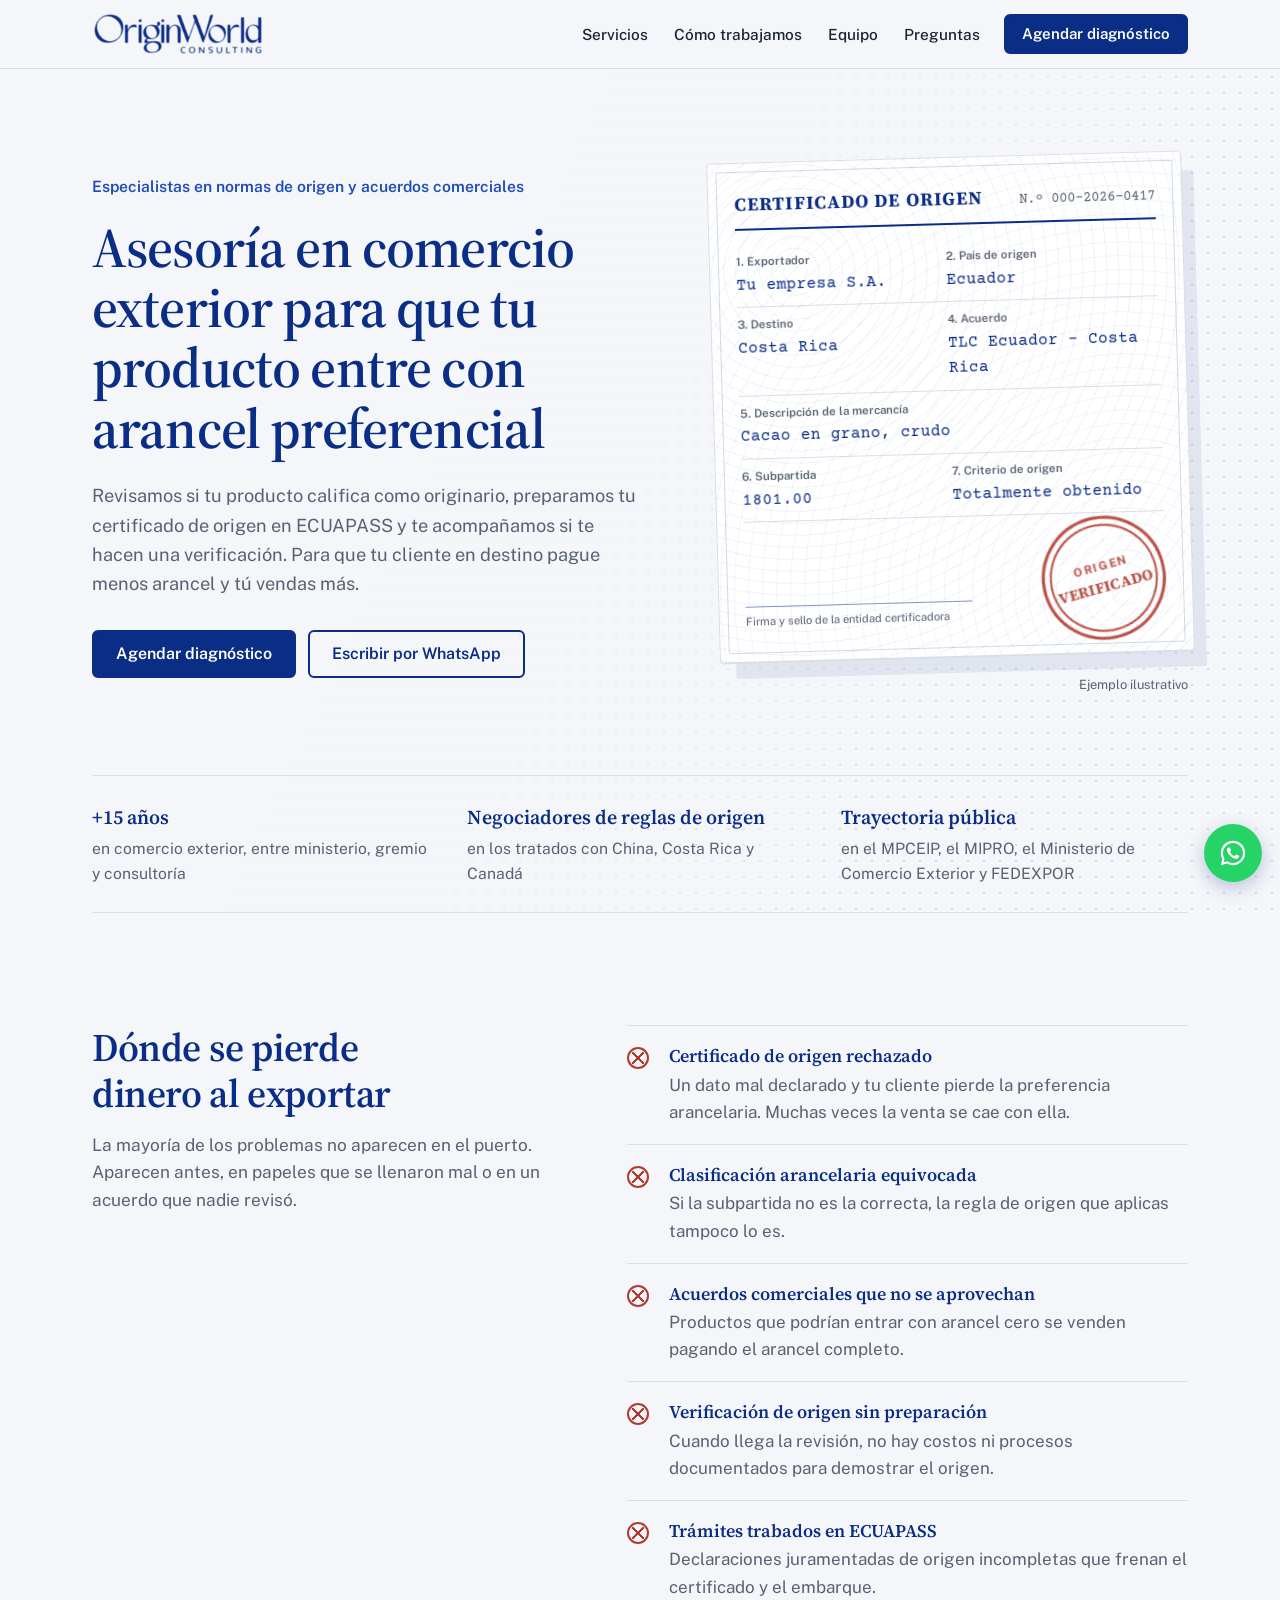
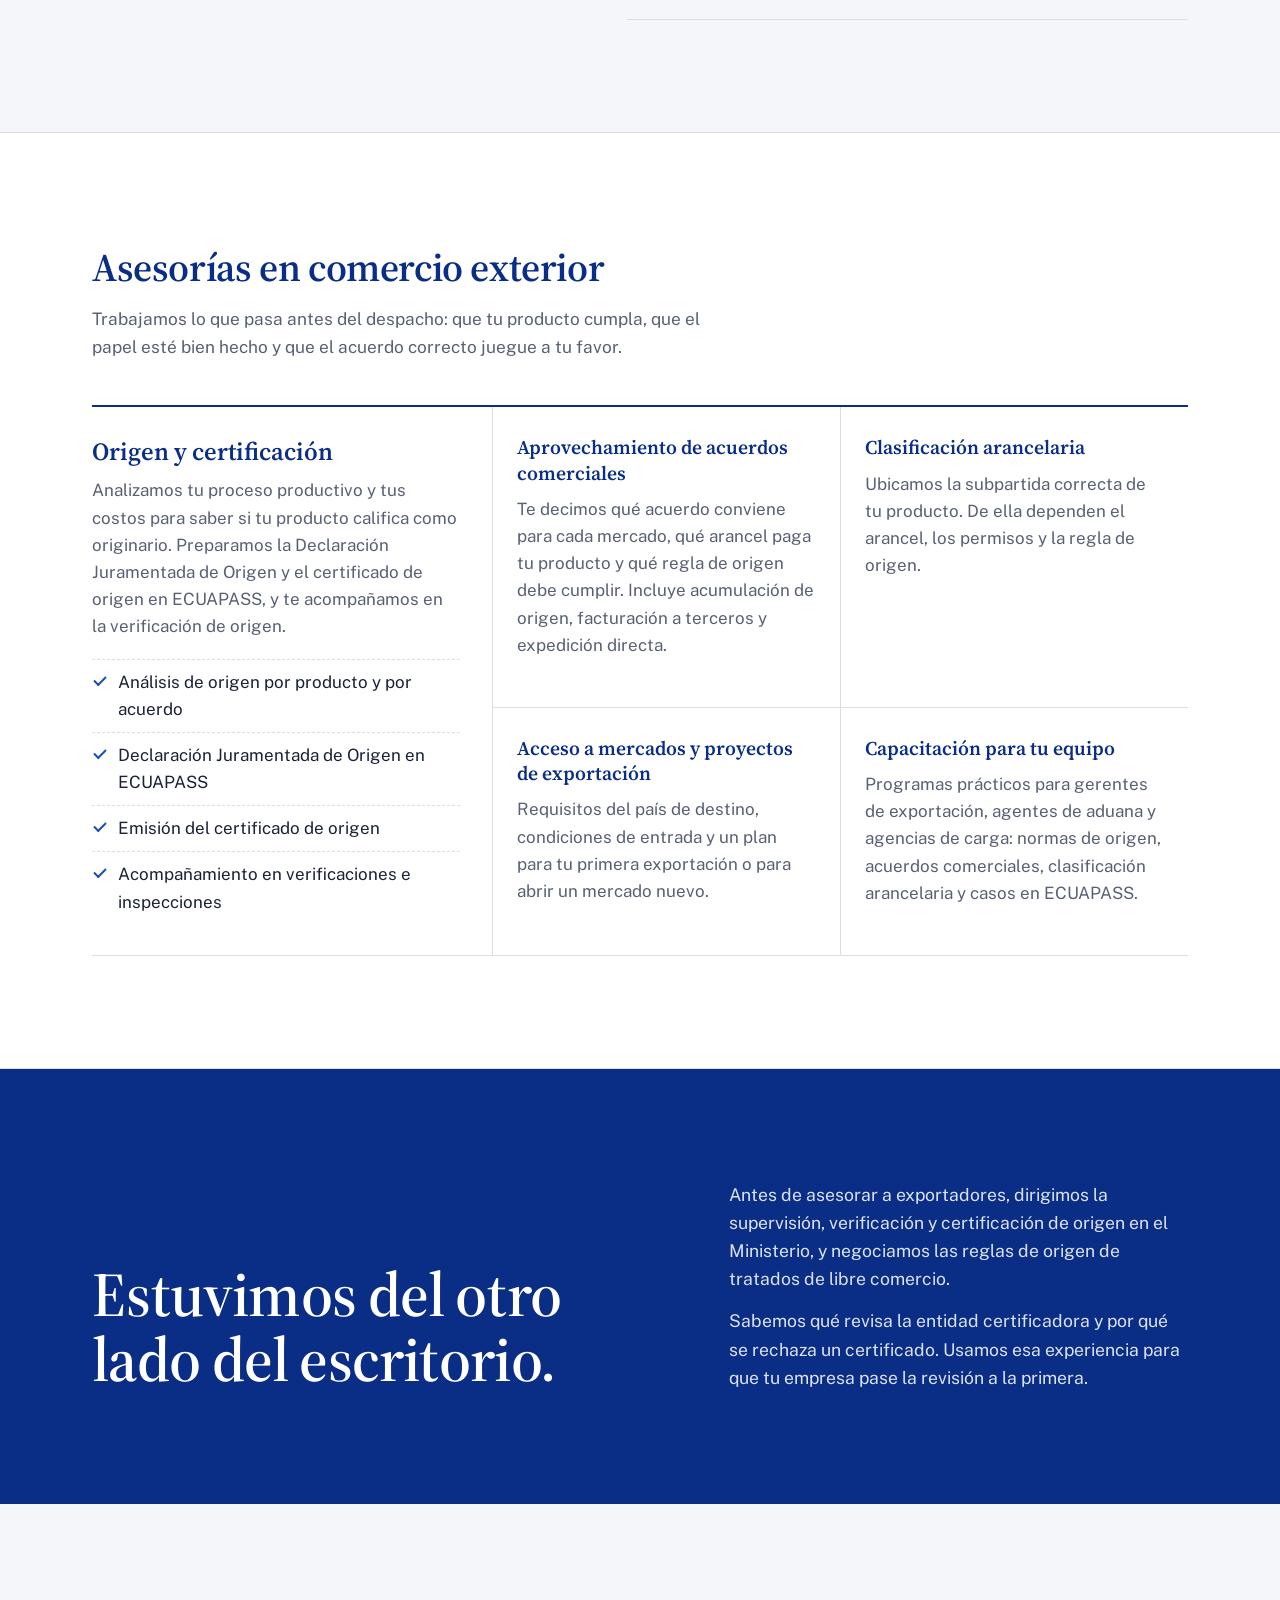
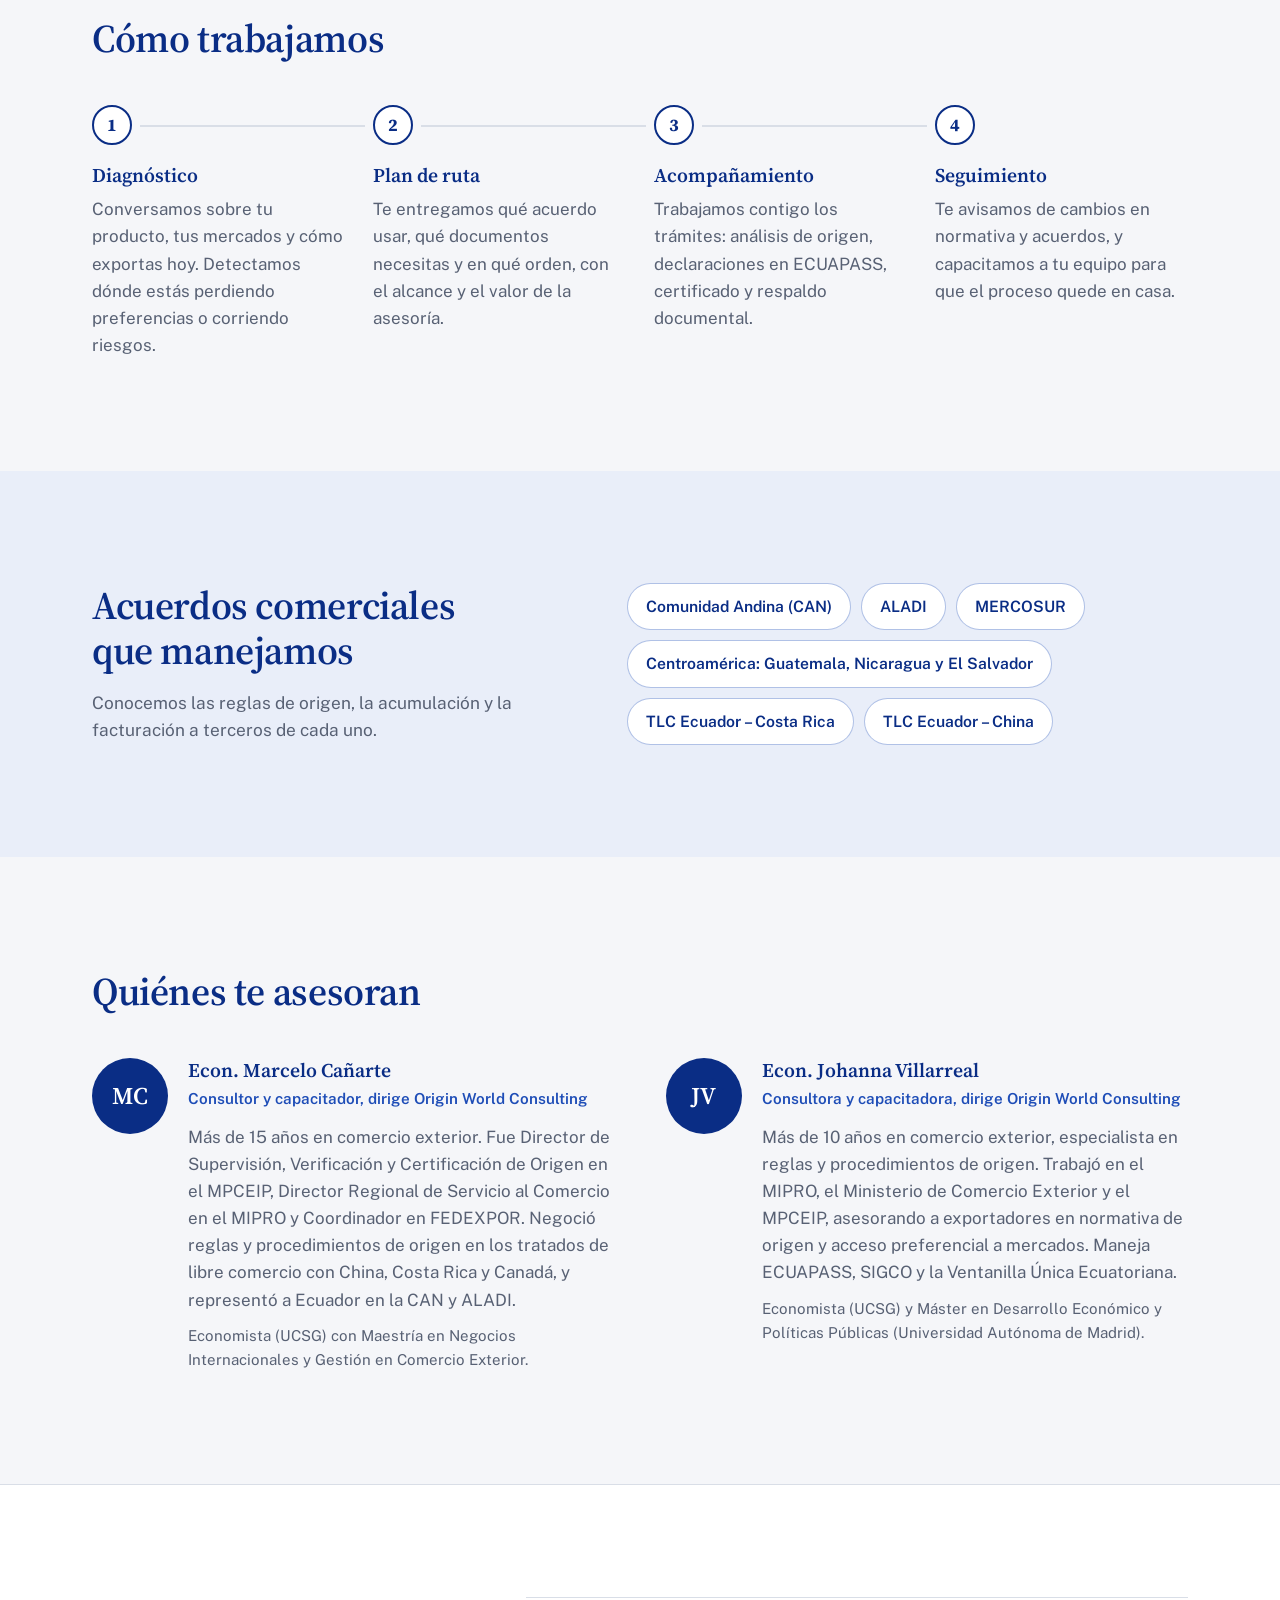
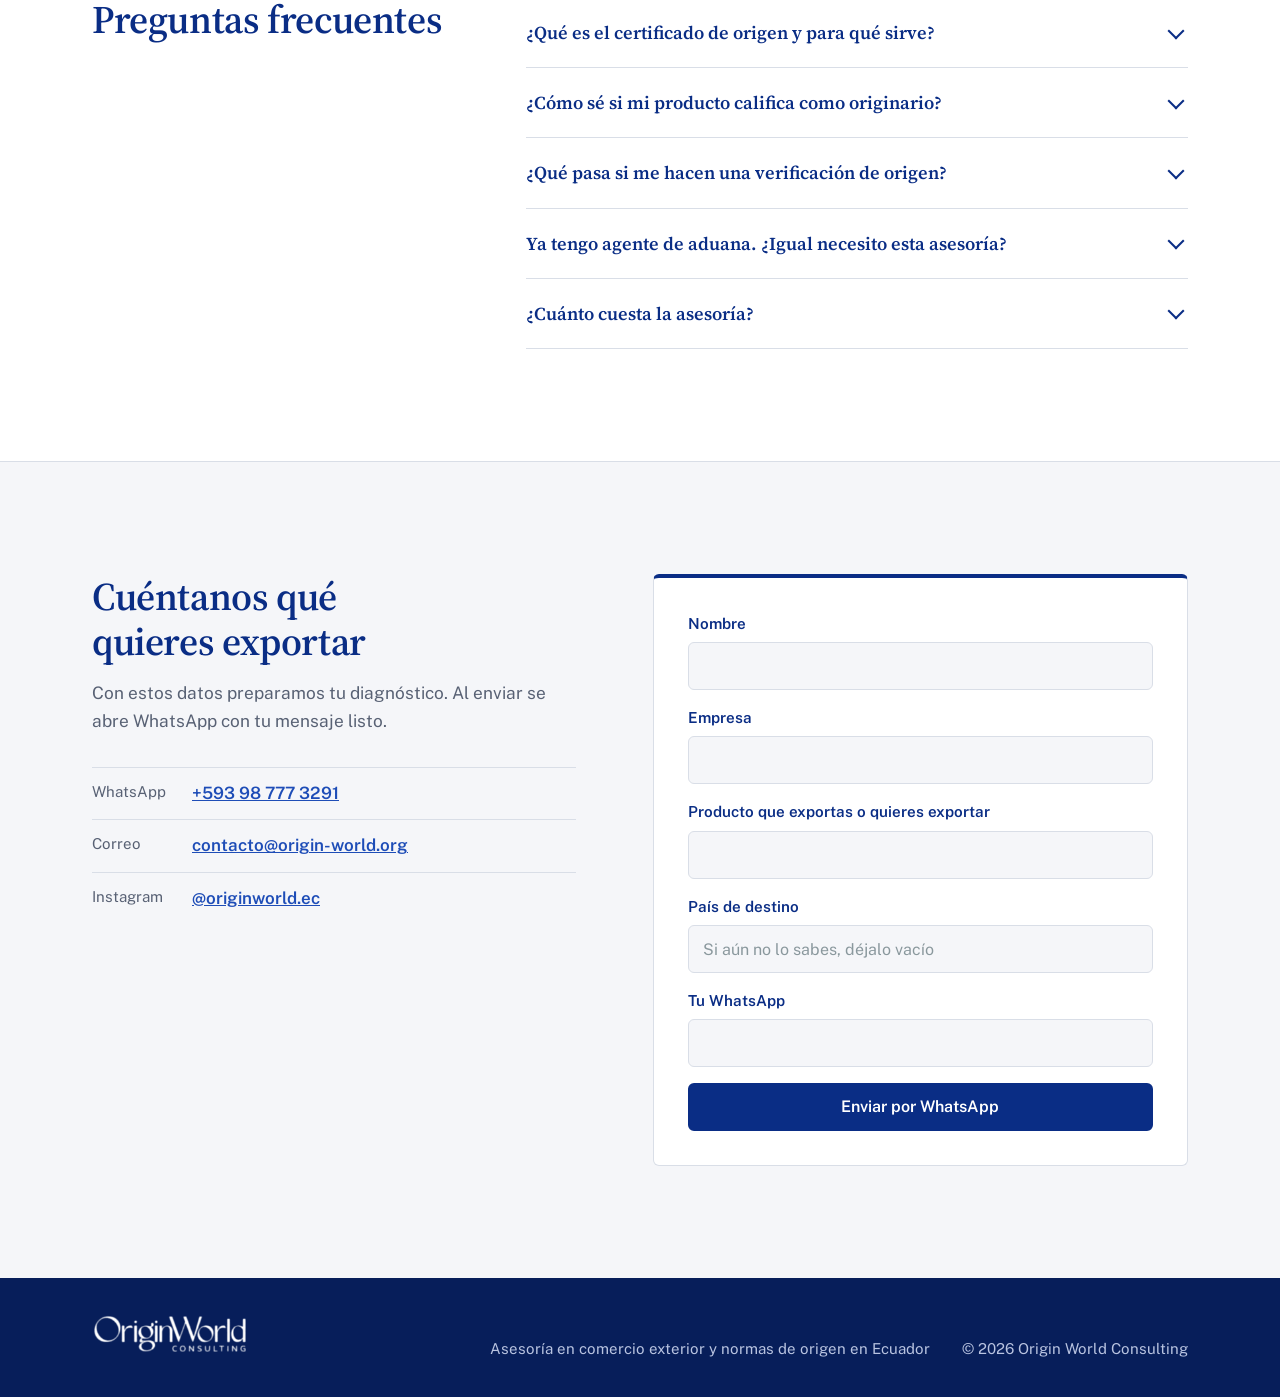
==== index.html @ 3a98cfcb "Landing de asesoría en comercio exterior (primera versión)" ====
<!doctype html>
<html lang="es-EC">
<head>
  <meta charset="utf-8">
  <meta name="viewport" content="width=device-width, initial-scale=1">
  <title>Asesoría en comercio exterior en Ecuador | Origin World Consulting</title>
  <meta name="description" content="Asesoría en comercio exterior y normas de origen en Ecuador. Revisamos si tu producto califica, preparamos tu certificado de origen en ECUAPASS y te acompañamos en la verificación de origen.">
  <!-- Borrador: se quita el noindex cuando Johanna y Marcelo validen el contenido y se conecte originworldconsulting.com.ec -->
  <meta name="robots" content="noindex, nofollow">
  <meta name="theme-color" content="#0A2D85">

  <meta property="og:type" content="website">
  <meta property="og:locale" content="es_EC">
  <meta property="og:title" content="Asesoría en comercio exterior en Ecuador | Origin World Consulting">
  <meta property="og:description" content="Especialistas en normas de origen y acuerdos comerciales. Exporta con el certificado de origen en regla.">

  <link rel="icon" href="assets/img/favicon.svg" type="image/svg+xml">

  <link rel="preconnect" href="https://fonts.googleapis.com">
  <link rel="preconnect" href="https://fonts.gstatic.com" crossorigin>
  <link rel="stylesheet" href="https://fonts.googleapis.com/css2?family=Courier+Prime&family=Public+Sans:wght@400;500;600;700&family=Source+Serif+4:opsz,wght@8..60,500;8..60,600;8..60,700&display=swap">
  <link rel="stylesheet" href="assets/css/styles.css">

  <script type="application/ld+json">
  {
    "@context": "https://schema.org",
    "@type": "ProfessionalService",
    "name": "Origin World Consulting",
    "description": "Asesoría en comercio exterior, normas de origen y acuerdos comerciales para exportadores en Ecuador.",
    "telephone": "+593987773291",
    "email": "contacto@origin-world.org",
    "areaServed": "EC",
    "address": { "@type": "PostalAddress", "addressCountry": "EC" },
    "founder": [
      { "@type": "Person", "name": "Marcelo Cañarte", "jobTitle": "Consultor en comercio exterior" },
      { "@type": "Person", "name": "Johanna Villarreal", "jobTitle": "Consultora en comercio exterior" }
    ],
    "knowsAbout": ["Certificado de origen", "Normas de origen", "Acuerdos comerciales", "Clasificación arancelaria", "ECUAPASS", "Verificación de origen", "Acceso a mercados"]
  }
  </script>
</head>
<body>
  <a class="skip" href="#contenido">Saltar al contenido</a>

  <header class="site-header">
    <div class="wrap header-row">
      <a class="brand" href="#inicio" aria-label="Origin World Consulting, ir al inicio">
        <img class="brand-logo" src="assets/img/logo-origin-world.png" alt="Origin World Consulting" width="472" height="121">
      </a>
      <nav class="nav" aria-label="Principal">
        <a href="#servicios">Servicios</a>
        <a href="#como-trabajamos">Cómo trabajamos</a>
        <a href="#equipo">Equipo</a>
        <a href="#preguntas">Preguntas</a>
      </nav>
      <a class="btn btn-small" href="#contacto">Agendar diagnóstico</a>
    </div>
  </header>

  <main id="contenido">

    <!-- HERO -->
    <section class="hero" id="inicio">
      <div class="wrap hero-grid">
        <div class="hero-copy">
          <p class="kicker">Especialistas en normas de origen y acuerdos comerciales</p>
          <h1>Asesoría en comercio exterior para que tu producto entre con arancel preferencial</h1>
          <p class="lead">Revisamos si tu producto califica como originario, preparamos tu certificado de origen en ECUAPASS y te acompañamos si te hacen una verificación. Para que tu cliente en destino pague menos arancel y tú vendas más.</p>
          <div class="hero-actions">
            <a class="btn" href="#contacto">Agendar diagnóstico</a>
            <a class="btn btn-ghost" href="https://wa.me/593987773291?text=Hola%20Origin%20World%2C%20quiero%20asesor%C3%ADa%20para%20exportar" target="_blank" rel="noopener">Escribir por WhatsApp</a>
          </div>
        </div>

        <figure class="cert" aria-label="Ejemplo ilustrativo de un certificado de origen">
          <div class="cert-paper">
            <div class="cert-head">
              <span class="cert-title">Certificado de origen</span>
              <span class="cert-no">N.º 000-2026-0417</span>
            </div>
            <dl class="cert-fields">
              <div><dt>1. Exportador</dt><dd>Tu empresa S.A.</dd></div>
              <div><dt>2. País de origen</dt><dd>Ecuador</dd></div>
              <div><dt>3. Destino</dt><dd>Costa Rica</dd></div>
              <div><dt>4. Acuerdo</dt><dd>TLC Ecuador – Costa Rica</dd></div>
              <div class="wide"><dt>5. Descripción de la mercancía</dt><dd>Cacao en grano, crudo</dd></div>
              <div><dt>6. Subpartida</dt><dd>1801.00</dd></div>
              <div><dt>7. Criterio de origen</dt><dd>Totalmente obtenido</dd></div>
            </dl>
            <div class="cert-sign">
              <span class="sign-line"></span>
              <span class="sign-label">Firma y sello de la entidad certificadora</span>
            </div>
            <div class="stamp" aria-hidden="true">
              <span>Origen</span>
              <strong>Verificado</strong>
            </div>
          </div>
          <figcaption>Ejemplo ilustrativo</figcaption>
        </figure>
      </div>

      <div class="wrap">
        <ul class="credentials" aria-label="Respaldo del equipo">
          <li><strong>+15 años</strong> en comercio exterior, entre ministerio, gremio y consultoría</li>
          <li><strong>Negociadores de reglas de origen</strong> en los tratados con China, Costa Rica y Canadá</li>
          <li><strong>Trayectoria pública</strong> en el MPCEIP, el MIPRO, el Ministerio de Comercio Exterior y FEDEXPOR</li>
        </ul>
      </div>
    </section>

    <!-- PROBLEMA -->
    <section class="section problem" aria-labelledby="problema-titulo">
      <div class="wrap split">
        <div>
          <h2 id="problema-titulo">Dónde se pierde dinero al exportar</h2>
          <p class="section-lead">La mayoría de los problemas no aparecen en el puerto. Aparecen antes, en papeles que se llenaron mal o en un acuerdo que nadie revisó.</p>
        </div>
        <ul class="issues">
          <li>
            <h3>Certificado de origen rechazado</h3>
            <p>Un dato mal declarado y tu cliente pierde la preferencia arancelaria. Muchas veces la venta se cae con ella.</p>
          </li>
          <li>
            <h3>Clasificación arancelaria equivocada</h3>
            <p>Si la subpartida no es la correcta, la regla de origen que aplicas tampoco lo es.</p>
          </li>
          <li>
            <h3>Acuerdos comerciales que no se aprovechan</h3>
            <p>Productos que podrían entrar con arancel cero se venden pagando el arancel completo.</p>
          </li>
          <li>
            <h3>Verificación de origen sin preparación</h3>
            <p>Cuando llega la revisión, no hay costos ni procesos documentados para demostrar el origen.</p>
          </li>
          <li>
            <h3>Trámites trabados en ECUAPASS</h3>
            <p>Declaraciones juramentadas de origen incompletas que frenan el certificado y el embarque.</p>
          </li>
        </ul>
      </div>
    </section>

    <!-- SERVICIOS -->
    <section class="section services" id="servicios" aria-labelledby="servicios-titulo">
      <div class="wrap">
        <h2 id="servicios-titulo">Asesorías en comercio exterior</h2>
        <p class="section-lead">Trabajamos lo que pasa antes del despacho: que tu producto cumpla, que el papel esté bien hecho y que el acuerdo correcto juegue a tu favor.</p>

        <div class="service-list">
          <article class="service service-main">
            <h3>Origen y certificación</h3>
            <p>Analizamos tu proceso productivo y tus costos para saber si tu producto califica como originario. Preparamos la Declaración Juramentada de Origen y el certificado de origen en ECUAPASS, y te acompañamos en la verificación de origen.</p>
            <ul>
              <li>Análisis de origen por producto y por acuerdo</li>
              <li>Declaración Juramentada de Origen en ECUAPASS</li>
              <li>Emisión del certificado de origen</li>
              <li>Acompañamiento en verificaciones e inspecciones</li>
            </ul>
          </article>
          <article class="service">
            <h3>Aprovechamiento de acuerdos comerciales</h3>
            <p>Te decimos qué acuerdo conviene para cada mercado, qué arancel paga tu producto y qué regla de origen debe cumplir. Incluye acumulación de origen, facturación a terceros y expedición directa.</p>
          </article>
          <article class="service">
            <h3>Clasificación arancelaria</h3>
            <p>Ubicamos la subpartida correcta de tu producto. De ella dependen el arancel, los permisos y la regla de origen.</p>
          </article>
          <article class="service">
            <h3>Acceso a mercados y proyectos de exportación</h3>
            <p>Requisitos del país de destino, condiciones de entrada y un plan para tu primera exportación o para abrir un mercado nuevo.</p>
          </article>
          <article class="service">
            <h3>Capacitación para tu equipo</h3>
            <p>Programas prácticos para gerentes de exportación, agentes de aduana y agencias de carga: normas de origen, acuerdos comerciales, clasificación arancelaria y casos en ECUAPASS.</p>
          </article>
        </div>
      </div>
    </section>

    <!-- DIFERENCIADOR -->
    <section class="statement" aria-labelledby="diferencia-titulo">
      <div class="wrap statement-grid">
        <h2 id="diferencia-titulo">Estuvimos del otro lado del escritorio.</h2>
        <div>
          <p>Antes de asesorar a exportadores, dirigimos la supervisión, verificación y certificación de origen en el Ministerio, y negociamos las reglas de origen de tratados de libre comercio.</p>
          <p>Sabemos qué revisa la entidad certificadora y por qué se rechaza un certificado. Usamos esa experiencia para que tu empresa pase la revisión a la primera.</p>
        </div>
      </div>
    </section>

    <!-- PROCESO -->
    <section class="section process" id="como-trabajamos" aria-labelledby="proceso-titulo">
      <div class="wrap">
        <h2 id="proceso-titulo">Cómo trabajamos</h2>
        <ol class="steps">
          <li>
            <h3>Diagnóstico</h3>
            <p>Conversamos sobre tu producto, tus mercados y cómo exportas hoy. Detectamos dónde estás perdiendo preferencias o corriendo riesgos.</p>
          </li>
          <li>
            <h3>Plan de ruta</h3>
            <p>Te entregamos qué acuerdo usar, qué documentos necesitas y en qué orden, con el alcance y el valor de la asesoría.</p>
          </li>
          <li>
            <h3>Acompañamiento</h3>
            <p>Trabajamos contigo los trámites: análisis de origen, declaraciones en ECUAPASS, certificado y respaldo documental.</p>
          </li>
          <li>
            <h3>Seguimiento</h3>
            <p>Te avisamos de cambios en normativa y acuerdos, y capacitamos a tu equipo para que el proceso quede en casa.</p>
          </li>
        </ol>
      </div>
    </section>

    <!-- ACUERDOS -->
    <section class="section agreements" aria-labelledby="acuerdos-titulo">
      <div class="wrap split">
        <div>
          <h2 id="acuerdos-titulo">Acuerdos comerciales que manejamos</h2>
          <p class="section-lead">Conocemos las reglas de origen, la acumulación y la facturación a terceros de cada uno.</p>
        </div>
        <ul class="agreement-list">
          <li>Comunidad Andina (CAN)</li>
          <li>ALADI</li>
          <li>MERCOSUR</li>
          <li>Centroamérica: Guatemala, Nicaragua y El Salvador</li>
          <li>TLC Ecuador – Costa Rica</li>
          <li>TLC Ecuador – China</li>
        </ul>
      </div>
    </section>

    <!-- EQUIPO -->
    <section class="section team" id="equipo" aria-labelledby="equipo-titulo">
      <div class="wrap">
        <h2 id="equipo-titulo">Quiénes te asesoran</h2>
        <div class="people">
          <article class="person">
            <div class="avatar" aria-hidden="true">MC</div>
            <div>
              <h3>Econ. Marcelo Cañarte</h3>
              <p class="role">Consultor y capacitador, dirige Origin World Consulting</p>
              <p>Más de 15 años en comercio exterior. Fue Director de Supervisión, Verificación y Certificación de Origen en el MPCEIP, Director Regional de Servicio al Comercio en el MIPRO y Coordinador en FEDEXPOR. Negoció reglas y procedimientos de origen en los tratados de libre comercio con China, Costa Rica y Canadá, y representó a Ecuador en la CAN y ALADI.</p>
              <p class="degree">Economista (UCSG) con Maestría en Negocios Internacionales y Gestión en Comercio Exterior.</p>
            </div>
          </article>
          <article class="person">
            <div class="avatar" aria-hidden="true">JV</div>
            <div>
              <h3>Econ. Johanna Villarreal</h3>
              <p class="role">Consultora y capacitadora, dirige Origin World Consulting</p>
              <p>Más de 10 años en comercio exterior, especialista en reglas y procedimientos de origen. Trabajó en el MIPRO, el Ministerio de Comercio Exterior y el MPCEIP, asesorando a exportadores en normativa de origen y acceso preferencial a mercados. Maneja ECUAPASS, SIGCO y la Ventanilla Única Ecuatoriana.</p>
              <p class="degree">Economista (UCSG) y Máster en Desarrollo Económico y Políticas Públicas (Universidad Autónoma de Madrid).</p>
            </div>
          </article>
        </div>
      </div>
    </section>

    <!-- PREGUNTAS -->
    <section class="section faq" id="preguntas" aria-labelledby="faq-titulo">
      <div class="wrap faq-wrap">
        <h2 id="faq-titulo">Preguntas frecuentes</h2>
        <div class="faq-list">
          <details>
            <summary>¿Qué es el certificado de origen y para qué sirve?</summary>
            <p>Es el documento que demuestra que tu producto cumple las reglas de origen de un acuerdo comercial. Con él, tu cliente en el país de destino puede pagar un arancel menor o ninguno. Sin él, paga el arancel completo.</p>
          </details>
          <details>
            <summary>¿Cómo sé si mi producto califica como originario?</summary>
            <p>Depende del acuerdo y de la regla de origen que aplica a la subpartida de tu producto. Puede ser totalmente obtenido en Ecuador, tener un cambio de clasificación arancelaria o cumplir un valor de contenido regional. Lo revisamos con tu proceso productivo y tus costos.</p>
          </details>
          <details>
            <summary>¿Qué pasa si me hacen una verificación de origen?</summary>
            <p>La entidad certificadora o la aduana del país de destino puede pedirte pruebas de que el producto cumple el origen declarado. Te ayudamos a tener listos los costos, las facturas y el proceso documentado, y te acompañamos durante la revisión.</p>
          </details>
          <details>
            <summary>Ya tengo agente de aduana. ¿Igual necesito esta asesoría?</summary>
            <p>Tu agente se encarga del despacho. Nosotros trabajamos lo que viene antes: origen, clasificación, elección del acuerdo y requisitos del mercado. Podemos coordinar directamente con tu agente.</p>
          </details>
          <details>
            <summary>¿Cuánto cuesta la asesoría?</summary>
            <p>Depende del producto, los mercados y el alcance. Después del diagnóstico te enviamos una propuesta con lo que incluye y su valor.</p>
          </details>
        </div>
      </div>
    </section>

    <!-- CONTACTO -->
    <section class="section contact" id="contacto" aria-labelledby="contacto-titulo">
      <div class="wrap contact-grid">
        <div>
          <h2 id="contacto-titulo">Cuéntanos qué quieres exportar</h2>
          <p class="section-lead">Con estos datos preparamos tu diagnóstico. Al enviar se abre WhatsApp con tu mensaje listo.</p>
          <ul class="contact-direct">
            <li><span>WhatsApp</span><a href="https://wa.me/593987773291" target="_blank" rel="noopener">+593 98 777 3291</a></li>
            <li><span>Correo</span><a href="mailto:contacto@origin-world.org">contacto@origin-world.org</a></li>
            <li><span>Instagram</span><a href="https://www.instagram.com/originworld.ec/" target="_blank" rel="noopener">@originworld.ec</a></li>
          </ul>
        </div>

        <form class="lead-form" id="lead-form" novalidate>
          <div class="field">
            <label for="f-nombre">Nombre</label>
            <input id="f-nombre" name="nombre" type="text" autocomplete="name" required>
          </div>
          <div class="field">
            <label for="f-empresa">Empresa</label>
            <input id="f-empresa" name="empresa" type="text" autocomplete="organization">
          </div>
          <div class="field">
            <label for="f-producto">Producto que exportas o quieres exportar</label>
            <input id="f-producto" name="producto" type="text" required>
          </div>
          <div class="field">
            <label for="f-destino">País de destino</label>
            <input id="f-destino" name="destino" type="text" placeholder="Si aún no lo sabes, déjalo vacío">
          </div>
          <div class="field">
            <label for="f-whatsapp">Tu WhatsApp</label>
            <input id="f-whatsapp" name="whatsapp" type="tel" autocomplete="tel" inputmode="tel" required>
          </div>
          <p class="form-error" id="form-error" role="alert" hidden></p>
          <button class="btn btn-block" type="submit">Enviar por WhatsApp</button>
        </form>
      </div>
    </section>
  </main>

  <footer class="site-footer">
    <div class="wrap footer-row">
      <p class="footer-brand"><img src="assets/img/logo-origin-world-blanco.png" alt="Origin World Consulting" width="472" height="121"></p>
      <p>Asesoría en comercio exterior y normas de origen en Ecuador</p>
      <p>© <span id="year">2026</span> Origin World Consulting</p>
    </div>
  </footer>

  <a class="wa-float" href="https://wa.me/593987773291?text=Hola%20Origin%20World%2C%20quiero%20asesor%C3%ADa%20para%20exportar" target="_blank" rel="noopener" aria-label="Escribir por WhatsApp">
    <svg viewBox="0 0 32 32" aria-hidden="true"><path fill="currentColor" d="M16.04 3C8.86 3 3.03 8.82 3.03 16c0 2.29.6 4.53 1.74 6.5L3 29l6.68-1.74A12.95 12.95 0 0 0 16.04 29C23.2 29 29 23.18 29 16S23.2 3 16.04 3Zm0 23.67c-2.03 0-4.02-.55-5.75-1.58l-.41-.25-3.96 1.03 1.06-3.86-.27-.4A10.6 10.6 0 0 1 5.37 16c0-5.88 4.79-10.67 10.67-10.67 5.87 0 10.63 4.79 10.63 10.67 0 5.88-4.76 10.67-10.63 10.67Zm5.85-7.98c-.32-.16-1.89-.93-2.18-1.04-.29-.11-.5-.16-.72.16-.21.32-.82 1.04-1.01 1.25-.19.21-.37.24-.69.08-.32-.16-1.35-.5-2.57-1.59-.95-.85-1.59-1.9-1.78-2.22-.19-.32-.02-.49.14-.65.14-.14.32-.37.48-.56.16-.19.21-.32.32-.53.11-.21.05-.4-.03-.56-.08-.16-.72-1.73-.98-2.37-.26-.62-.52-.54-.72-.55h-.61c-.21 0-.56.08-.85.4-.29.32-1.11 1.09-1.11 2.66 0 1.57 1.14 3.08 1.3 3.3.16.21 2.24 3.42 5.43 4.8.76.33 1.35.52 1.81.67.76.24 1.45.21 2 .13.61-.09 1.89-.77 2.15-1.52.27-.75.27-1.39.19-1.52-.08-.13-.29-.21-.61-.37Z"/></svg>
  </a>

  <script src="assets/js/main.js" defer></script>
</body>
</html>
---- assets/css/styles.css ----
/* Origin World Consulting — landing de asesorías en comercio exterior
   Paleta provisional: se ajusta con los colores del logo (cambiar solo las variables de :root). */
:root {
  /* Colores tomados del logo de Origin World (azul #0A2D85) */
  --ink: #0A2D85;          /* azul de marca: titulares, botones, bandas */
  --ink-soft: #082468;
  --ink-deep: #071E5A;
  --paper: #F5F6F9;        /* blanco-gris del fondo del logo */
  --surface: #FFFFFF;
  --accent: #1E4DB7;       /* azul más claro: enlaces, detalles */
  --accent-soft: #E9EEF9;
  --seal: #B23A2E;         /* rojo de sello: solo el sello y errores */
  --line: #D9DEE7;
  --muted: #586174;
  --text: #1A2236;

  --font-display: "Source Serif 4", Georgia, "Times New Roman", serif;
  --font-body: "Public Sans", system-ui, -apple-system, "Segoe UI", Roboto, sans-serif;
  --font-type: "Courier Prime", "Courier New", monospace;

  --wrap: 1160px;
  --gutter: clamp(16px, 4vw, 32px);
  --radius: 6px;
}

*, *::before, *::after { box-sizing: border-box; }
html { scroll-behavior: smooth; -webkit-text-size-adjust: 100%; }
@media (prefers-reduced-motion: reduce) { html { scroll-behavior: auto; } }
body {
  margin: 0;
  background: var(--paper);
  color: var(--text);
  font-family: var(--font-body);
  font-size: 17px;
  line-height: 1.6;
}
img, svg { max-width: 100%; display: block; }
a { color: var(--accent); }
a:hover { color: var(--ink); }
:focus-visible { outline: 3px solid var(--accent); outline-offset: 3px; border-radius: 2px; }

h1, h2, h3 { font-family: var(--font-display); color: var(--ink); margin: 0; font-weight: 600; }
h1 { font-size: clamp(2.1rem, 4.6vw, 3.5rem); line-height: 1.08; letter-spacing: -0.015em; text-wrap: balance; }
h2 { font-size: clamp(1.7rem, 3.2vw, 2.45rem); line-height: 1.15; letter-spacing: -0.01em; text-wrap: balance; }
h3 { font-size: 1.22rem; line-height: 1.3; }
p { margin: 0; }

.wrap { width: 100%; max-width: var(--wrap); margin: 0 auto; padding-inline: var(--gutter); }

.skip {
  position: absolute; left: 12px; top: -60px; z-index: 100;
  background: var(--ink); color: #fff; padding: 10px 14px; border-radius: var(--radius);
}
.skip:focus { top: 12px; }

/* Botones */
.btn {
  display: inline-flex; align-items: center; justify-content: center;
  min-height: 48px; padding: 0 22px;
  background: var(--ink); color: #fff;
  font: 600 1rem/1 var(--font-body);
  text-decoration: none; border: 2px solid var(--ink); border-radius: var(--radius);
  cursor: pointer;
  transition: background-color .15s ease, color .15s ease;
}
.btn:hover { background: var(--ink-soft); border-color: var(--ink-soft); color: #fff; }
.btn-ghost { background: transparent; color: var(--ink); }
.btn-ghost:hover { background: var(--ink); color: #fff; }
.btn-small { min-height: 40px; padding: 0 16px; font-size: .94rem; }
.btn-block { width: 100%; }

/* Encabezado */
.site-header {
  position: sticky; top: 0; z-index: 20;
  background: rgba(245, 246, 249, .94);
  backdrop-filter: blur(8px);
  border-bottom: 1px solid var(--line);
}
.header-row { display: flex; align-items: center; gap: 24px; min-height: 68px; }
.brand { display: flex; align-items: center; gap: 10px; color: var(--ink); text-decoration: none; margin-right: auto; }
.brand-logo { height: 44px; width: auto; }
.nav { display: flex; gap: 26px; }
.nav a { color: var(--text); text-decoration: none; font-weight: 500; font-size: .96rem; }
.nav a:hover { color: var(--accent); }
@media (max-width: 900px) { .nav { display: none; } }

/* Hero */
.hero { padding: clamp(40px, 7vw, 88px) 0 0; position: relative; isolation: isolate; }
/* Trama de puntos: la misma textura gris del fondo del logo */
.hero::before {
  content: ""; position: absolute; inset: 0; z-index: -1; pointer-events: none;
  background-image: radial-gradient(rgba(10, 45, 133, .13) 1.3px, transparent 1.6px);
  background-size: 16px 16px;
  -webkit-mask-image: linear-gradient(115deg, transparent 35%, #000 75%);
          mask-image: linear-gradient(115deg, transparent 35%, #000 75%);
}
.hero-grid {
  display: grid; grid-template-columns: minmax(0, 1.08fr) minmax(0, .92fr);
  gap: clamp(32px, 5vw, 72px); align-items: center;
}
.kicker { color: var(--accent); font-weight: 600; font-size: .98rem; margin-bottom: 18px; }
.lead { font-size: 1.14rem; color: var(--muted); margin-top: 22px; max-width: 58ch; }
.hero-actions { display: flex; flex-wrap: wrap; gap: 12px; margin-top: 32px; }

/* El certificado: el elemento que identifica la página */
.cert { margin: 0; position: relative; }
.cert-paper {
  position: relative;
  background-color: var(--surface);
  background-image:
    repeating-radial-gradient(circle at 18% 22%, transparent 0 11px, rgba(30, 77, 183, .07) 11px 12px),
    repeating-radial-gradient(circle at 86% 88%, transparent 0 13px, rgba(10, 45, 133, .05) 13px 14px);
  border: 1px solid var(--line);
  border-radius: 4px;
  padding: 26px 26px 30px;
  transform: rotate(-1.6deg);
  box-shadow: 0 1px 0 var(--line), 14px 18px 0 -2px rgba(10, 45, 133, .08);
}
.cert-paper::before {
  content: ""; position: absolute; inset: 8px;
  border: 1px solid rgba(10, 45, 133, .18); border-radius: 2px; pointer-events: none;
}
.cert-head {
  display: flex; justify-content: space-between; align-items: baseline; gap: 12px; flex-wrap: wrap;
  border-bottom: 2px solid var(--ink); padding-bottom: 10px; margin-bottom: 14px;
}
.cert-title { font-family: var(--font-display); font-weight: 700; font-size: 1.15rem; text-transform: uppercase; letter-spacing: .06em; color: var(--ink); }
.cert-no { font-family: var(--font-type); font-size: .86rem; color: var(--muted); }
.cert-fields { display: grid; grid-template-columns: 1fr 1fr; gap: 0; margin: 0; }
.cert-fields > div { border-bottom: 1px solid var(--line); padding: 8px 10px 8px 0; min-width: 0; }
.cert-fields > div.wide { grid-column: 1 / -1; }
.cert-fields dt { font-size: .72rem; color: var(--muted); font-weight: 600; }
.cert-fields dd { margin: 2px 0 0; font-family: var(--font-type); font-size: 1rem; color: var(--ink); overflow-wrap: anywhere; }
.cert-sign { margin-top: 84px; width: 54%; }
.sign-line { display: block; height: 1px; background: var(--ink); opacity: .5; }
.sign-label { display: block; font-size: .7rem; color: var(--muted); margin-top: 6px; }
.stamp {
  position: absolute; right: 26px; bottom: 12px;
  width: 124px; height: 124px; border-radius: 50%;
  border: 3px solid var(--seal);
  box-shadow: inset 0 0 0 5px var(--surface), inset 0 0 0 7px var(--seal);
  display: grid; place-content: center; text-align: center;
  color: var(--seal); text-transform: uppercase;
  transform: rotate(-14deg);
  mix-blend-mode: multiply;
  opacity: .9;
  animation: stamp-in .5s cubic-bezier(.2, 1.4, .4, 1) .7s both;
}
.stamp span { font-size: .72rem; font-weight: 700; letter-spacing: .14em; }
.stamp strong { font-family: var(--font-display); font-size: .94rem; letter-spacing: .02em; }
@keyframes stamp-in {
  from { opacity: 0; transform: rotate(-24deg) scale(1.7); }
  to   { opacity: .9; transform: rotate(-14deg) scale(1); }
}
@media (prefers-reduced-motion: reduce) { .stamp { animation: none; } }
.cert figcaption { font-size: .8rem; color: var(--muted); margin-top: 18px; text-align: right; }

.credentials {
  list-style: none; margin: clamp(48px, 7vw, 80px) 0 0; padding: 26px 0;
  display: grid; grid-template-columns: repeat(3, minmax(0, 1fr)); gap: 28px;
  border-top: 1px solid var(--line); border-bottom: 1px solid var(--line);
}
.credentials li { color: var(--muted); font-size: .98rem; max-width: 36ch; }
.credentials strong { display: block; color: var(--ink); font-family: var(--font-display); font-size: 1.24rem; font-weight: 600; margin-bottom: 2px; }

/* Secciones */
.section { padding: clamp(64px, 9vw, 112px) 0; }
.section-lead { color: var(--muted); font-size: 1.08rem; margin-top: 16px; max-width: 56ch; }
.split { display: grid; grid-template-columns: minmax(0, .9fr) minmax(0, 1.1fr); gap: clamp(32px, 6vw, 88px); align-items: start; }

/* Problema */
.issues { list-style: none; margin: 0; padding: 0; counter-reset: obs; }
.issues li {
  display: grid; grid-template-columns: 28px minmax(0, 1fr); column-gap: 14px;
  padding: 18px 0; border-top: 1px solid var(--line);
}
.issues li:last-child { border-bottom: 1px solid var(--line); }
.issues li::before {
  content: ""; grid-row: 1 / span 2; width: 22px; height: 22px; margin-top: 3px;
  border: 2px solid var(--seal); border-radius: 50%;
  background:
    linear-gradient(45deg, transparent 45%, var(--seal) 45% 55%, transparent 55%),
    linear-gradient(-45deg, transparent 45%, var(--seal) 45% 55%, transparent 55%);
  background-size: 12px 12px; background-position: center; background-repeat: no-repeat;
}
.issues h3 { font-size: 1.12rem; }
.issues p { color: var(--muted); margin-top: 4px; }

/* Servicios */
.services { background: var(--surface); border-block: 1px solid var(--line); }
.service-list {
  display: grid; grid-template-columns: minmax(0, 1.15fr) minmax(0, 1fr) minmax(0, 1fr);
  gap: 0; margin-top: 44px; border-top: 2px solid var(--ink);
}
.service { padding: 28px 24px 30px 0; border-bottom: 1px solid var(--line); }
.service + .service { padding-left: 24px; }
.service-list .service:nth-child(2), .service-list .service:nth-child(4) { border-left: 1px solid var(--line); }
.service-list .service:nth-child(3), .service-list .service:nth-child(5) { border-left: 1px solid var(--line); }
.service p { color: var(--muted); margin-top: 10px; }
.service-main { grid-row: span 2; padding-right: 32px; }
.service-main h3 { font-size: 1.55rem; }
.service-main ul { margin: 18px 0 0; padding: 0; list-style: none; }
.service-main li { padding: 9px 0 9px 26px; border-top: 1px dashed var(--line); position: relative; }
.service-main li::before {
  content: ""; position: absolute; left: 2px; top: 16px; width: 12px; height: 7px;
  border-left: 2px solid var(--accent); border-bottom: 2px solid var(--accent); transform: rotate(-45deg);
}

/* Diferenciador */
.statement { background: var(--ink); color: #DCE3F5; padding: clamp(64px, 9vw, 112px) 0; }
.statement-grid { display: grid; grid-template-columns: minmax(0, 1.1fr) minmax(0, .9fr); gap: clamp(28px, 6vw, 80px); align-items: end; }
.statement h2 { color: #fff; font-size: clamp(2.2rem, 5vw, 3.9rem); line-height: 1.04; }
.statement p { font-size: 1.1rem; max-width: 52ch; }
.statement p + p { margin-top: 14px; }

/* Proceso (secuencia real: numerado) */
.steps { list-style: none; margin: 44px 0 0; padding: 0; display: grid; grid-template-columns: repeat(4, minmax(0, 1fr)); gap: 28px; counter-reset: step; }
.steps li { counter-increment: step; position: relative; padding-top: 58px; }
.steps li::before {
  content: counter(step); position: absolute; left: 0; top: 0;
  width: 40px; height: 40px; border-radius: 50%;
  display: grid; place-items: center;
  background: var(--surface); border: 2px solid var(--ink); color: var(--ink);
  font-family: var(--font-display); font-weight: 700; font-size: 1.1rem;
}
.steps li::after { content: ""; position: absolute; left: 48px; right: -20px; top: 20px; height: 2px; background: var(--line); }
.steps li:last-child::after { display: none; }
.steps p { color: var(--muted); margin-top: 8px; }

/* Acuerdos */
.agreements { background: var(--accent-soft); }
.agreement-list { list-style: none; margin: 0; padding: 0; display: flex; flex-wrap: wrap; gap: 10px; }
.agreement-list li {
  background: var(--surface); border: 1px solid rgba(30, 77, 183, .35); border-radius: 999px;
  padding: 10px 18px; font-weight: 600; color: var(--ink); font-size: .98rem;
}

/* Equipo */
.people { display: grid; grid-template-columns: repeat(2, minmax(0, 1fr)); gap: clamp(28px, 4vw, 56px); margin-top: 44px; }
.person { display: grid; grid-template-columns: 76px minmax(0, 1fr); gap: 20px; align-items: start; }
.avatar {
  width: 76px; height: 76px; border-radius: 50%;
  background: var(--ink); color: #fff;
  display: grid; place-items: center;
  font-family: var(--font-display); font-weight: 600; font-size: 1.5rem;
}
.person .role { color: var(--accent); font-weight: 600; font-size: .95rem; margin: 4px 0 12px; }
.person p { color: var(--muted); }
.person .degree { margin-top: 10px; font-size: .94rem; }

/* Preguntas */
.faq { background: var(--surface); border-block: 1px solid var(--line); }
.faq-wrap { display: grid; grid-template-columns: minmax(0, .7fr) minmax(0, 1.3fr); gap: clamp(28px, 6vw, 80px); }
.faq-list details { border-top: 1px solid var(--line); }
.faq-list details:last-child { border-bottom: 1px solid var(--line); }
.faq-list summary {
  list-style: none; cursor: pointer; padding: 20px 40px 20px 0; position: relative;
  font-family: var(--font-display); font-weight: 600; font-size: 1.14rem; color: var(--ink);
}
.faq-list summary::-webkit-details-marker { display: none; }
.faq-list summary::after {
  content: ""; position: absolute; right: 6px; top: 50%; width: 12px; height: 12px; margin-top: -8px;
  border-right: 2px solid var(--ink); border-bottom: 2px solid var(--ink); transform: rotate(45deg);
  transition: transform .2s ease;
}
.faq-list details[open] summary::after { transform: rotate(-135deg); margin-top: -2px; }
.faq-list details p { color: var(--muted); padding: 0 40px 22px 0; max-width: 64ch; }

/* Contacto */
.contact-grid { display: grid; grid-template-columns: minmax(0, .95fr) minmax(0, 1.05fr); gap: clamp(32px, 6vw, 80px); align-items: start; }
.contact-direct { list-style: none; margin: 32px 0 0; padding: 0; }
.contact-direct li { display: grid; grid-template-columns: 100px minmax(0, 1fr); padding: 12px 0; border-top: 1px solid var(--line); }
.contact-direct span { color: var(--muted); font-size: .94rem; }
.contact-direct a { font-weight: 600; overflow-wrap: anywhere; }
.lead-form {
  background: var(--surface); border: 1px solid var(--line); border-top: 4px solid var(--ink);
  border-radius: var(--radius); padding: clamp(22px, 3vw, 34px);
  display: grid; gap: 16px;
}
.field { display: grid; gap: 6px; }
.field label { font-weight: 600; font-size: .95rem; color: var(--ink); }
.field input {
  width: 100%; min-height: 48px; padding: 10px 14px;
  font: 400 1rem var(--font-body); color: var(--text);
  background: var(--paper); border: 1px solid var(--line); border-radius: var(--radius);
}
.field input::placeholder { color: #8A989D; }
.field input:focus { outline: none; border-color: var(--accent); box-shadow: 0 0 0 3px rgba(30, 77, 183, .2); background: var(--surface); }
.field input[aria-invalid="true"] { border-color: var(--seal); }
.form-error { color: var(--seal); font-weight: 600; font-size: .95rem; }

/* Pie */
.site-footer { background: var(--ink-deep); color: #B8C3E0; padding: 36px 0; font-size: .94rem; }
.footer-row { display: flex; flex-wrap: wrap; gap: 8px 32px; align-items: baseline; }
.footer-brand { margin-right: auto; }
.footer-brand img { height: 40px; width: auto; }

/* WhatsApp flotante */
.wa-float {
  position: fixed; right: 18px; bottom: 18px; z-index: 30;
  width: 58px; height: 58px; border-radius: 50%;
  background: #25D366; color: #fff; display: grid; place-items: center;
  box-shadow: 0 6px 18px rgba(10, 45, 133, .25);
}
.wa-float svg { width: 30px; height: 30px; }
.wa-float:hover { color: #fff; background: #1EBE5A; }

/* Responsive */
@media (max-width: 980px) {
  .hero-grid, .split, .statement-grid, .faq-wrap, .contact-grid { grid-template-columns: 1fr; }
  .cert { max-width: 520px; }
  .service-list { grid-template-columns: 1fr 1fr; }
  .service-main { grid-row: auto; grid-column: 1 / -1; padding-right: 0; }
  .service-list .service:nth-child(n) { border-left: 0; padding-left: 0; padding-right: 20px; }
  .service-list .service:nth-child(3), .service-list .service:nth-child(5) { border-left: 1px solid var(--line); padding-left: 20px; padding-right: 0; }
  .steps { grid-template-columns: 1fr 1fr; row-gap: 40px; }
  .steps li:nth-child(2)::after { display: none; }
  .people { grid-template-columns: 1fr; }
}
@media (max-width: 640px) {
  body { font-size: 16px; }
  .header-row { min-height: 60px; gap: 12px; }
  .brand-logo { height: 36px; }
  .btn-small { padding: 0 12px; font-size: .88rem; }
  .hero-actions .btn { width: 100%; }
  .cert-paper { padding: 20px 18px 24px; transform: rotate(-1deg); }
  .cert-fields dd { font-size: .9rem; }
  .stamp { width: 100px; height: 100px; right: 16px; bottom: 14px; }
  .stamp strong { font-size: .78rem; }
  .cert-sign { width: 50%; margin-top: 70px; }
  .credentials { grid-template-columns: 1fr; gap: 18px; }
  .service-list { grid-template-columns: 1fr; }
  .service-list .service:nth-child(n) { border-left: 0; padding-left: 0; padding-right: 0; }
  .steps { grid-template-columns: 1fr; }
  .steps li::after { display: none; }
  .person { grid-template-columns: 1fr; gap: 14px; }
  .avatar { width: 60px; height: 60px; font-size: 1.2rem; }
  .contact-direct li { grid-template-columns: 1fr; gap: 2px; }
  .faq-list details p { padding-right: 0; }
}
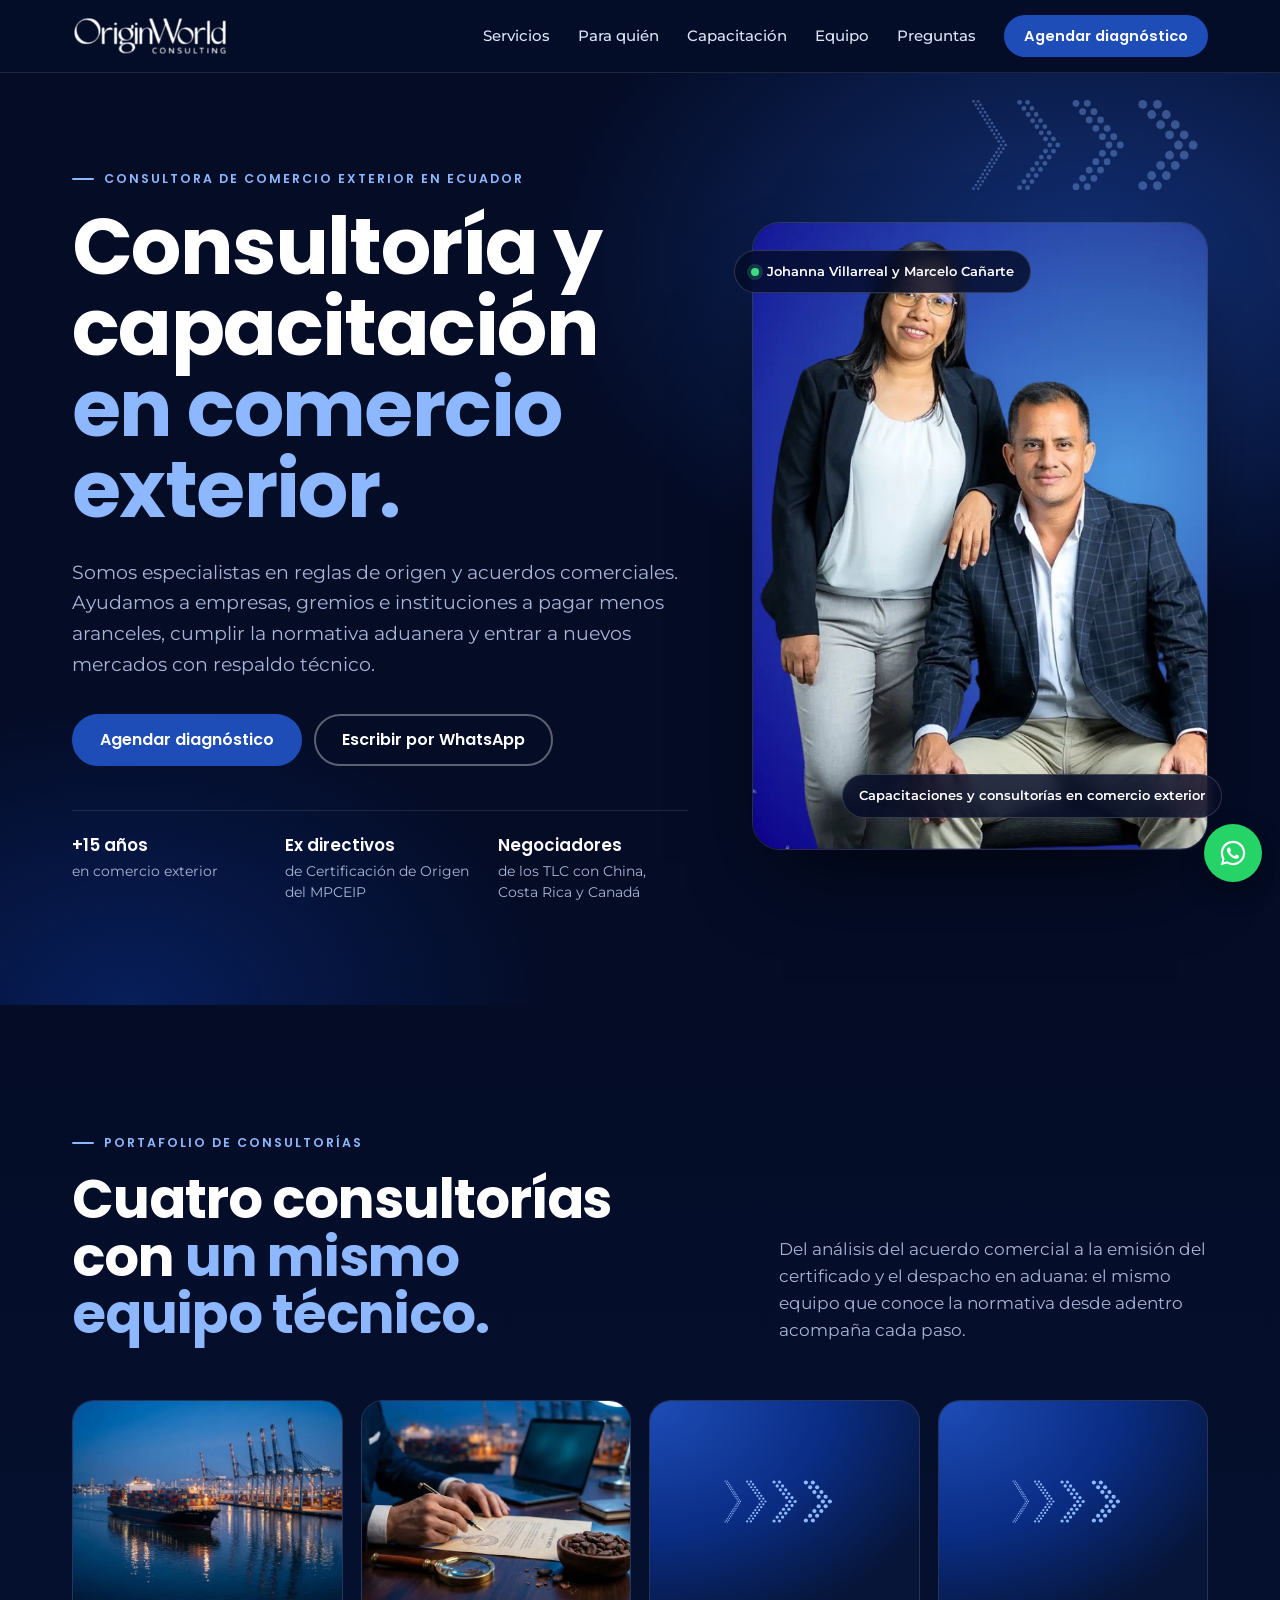
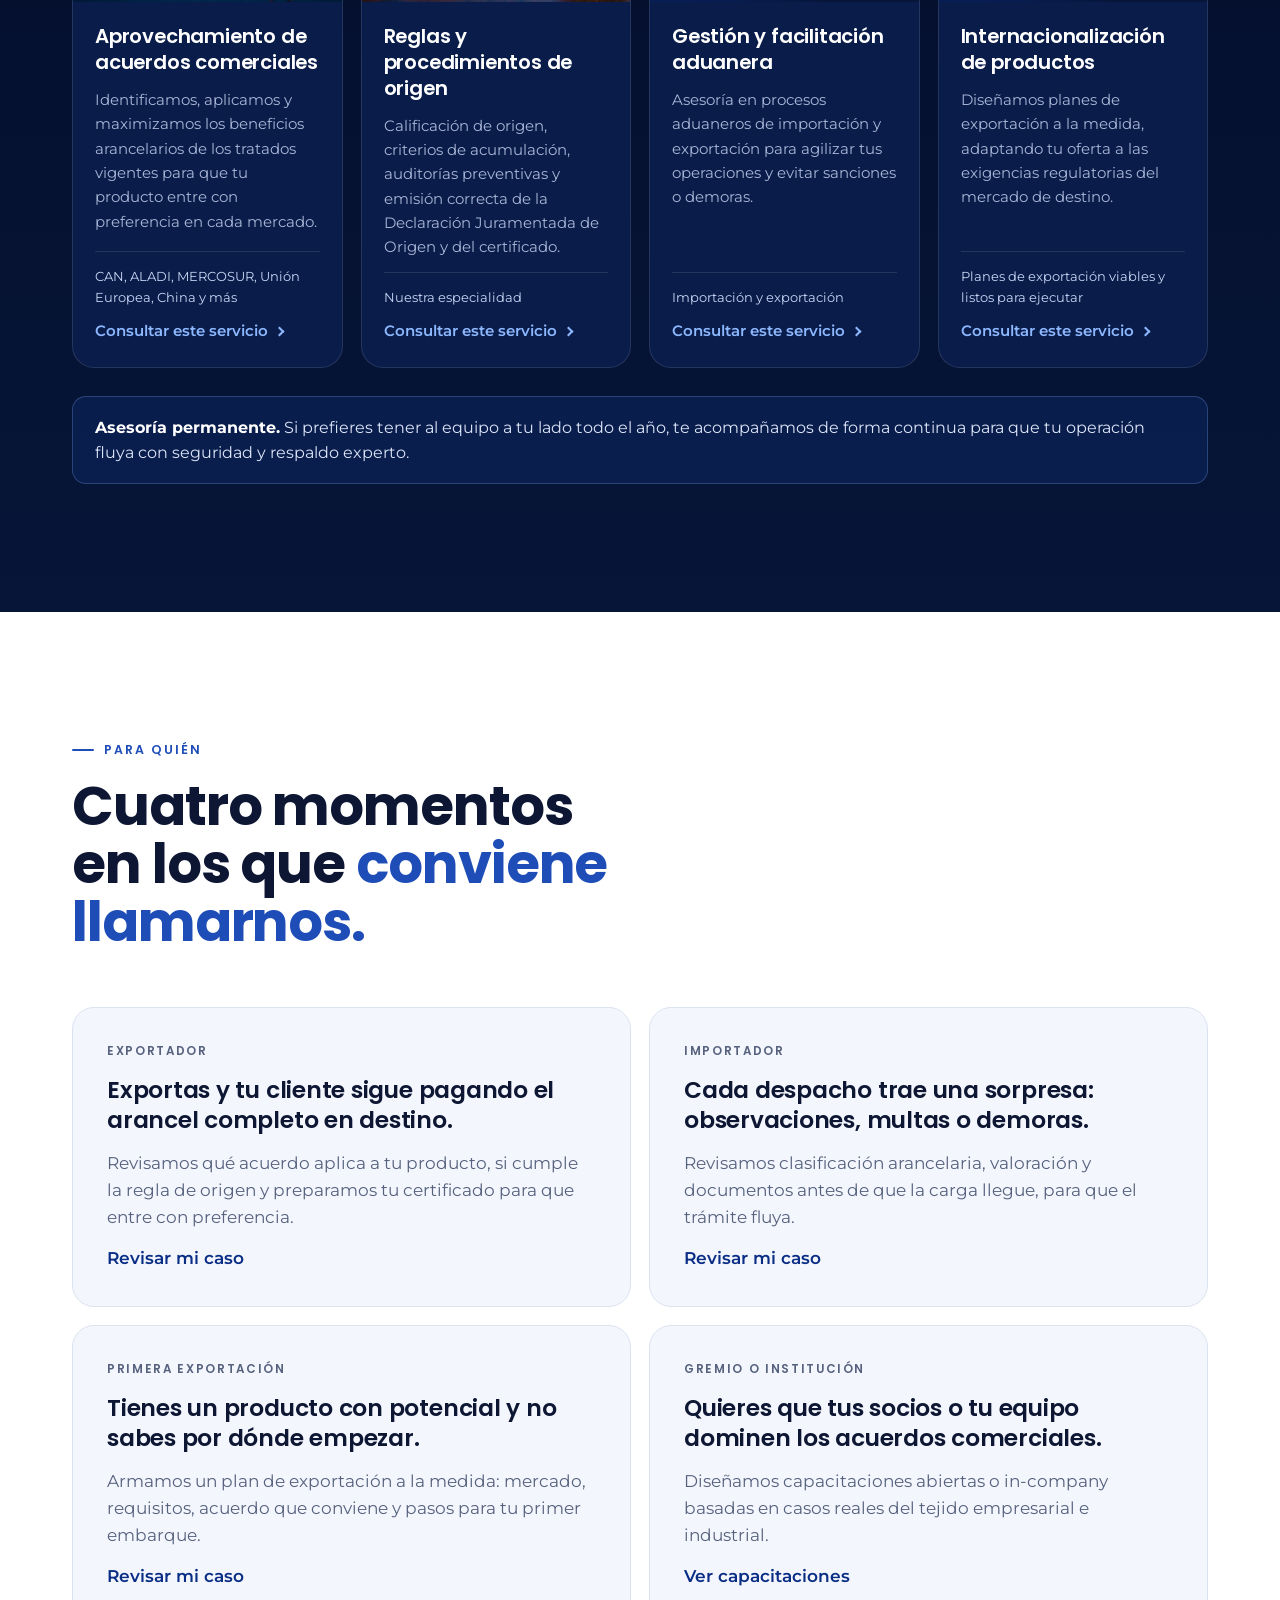
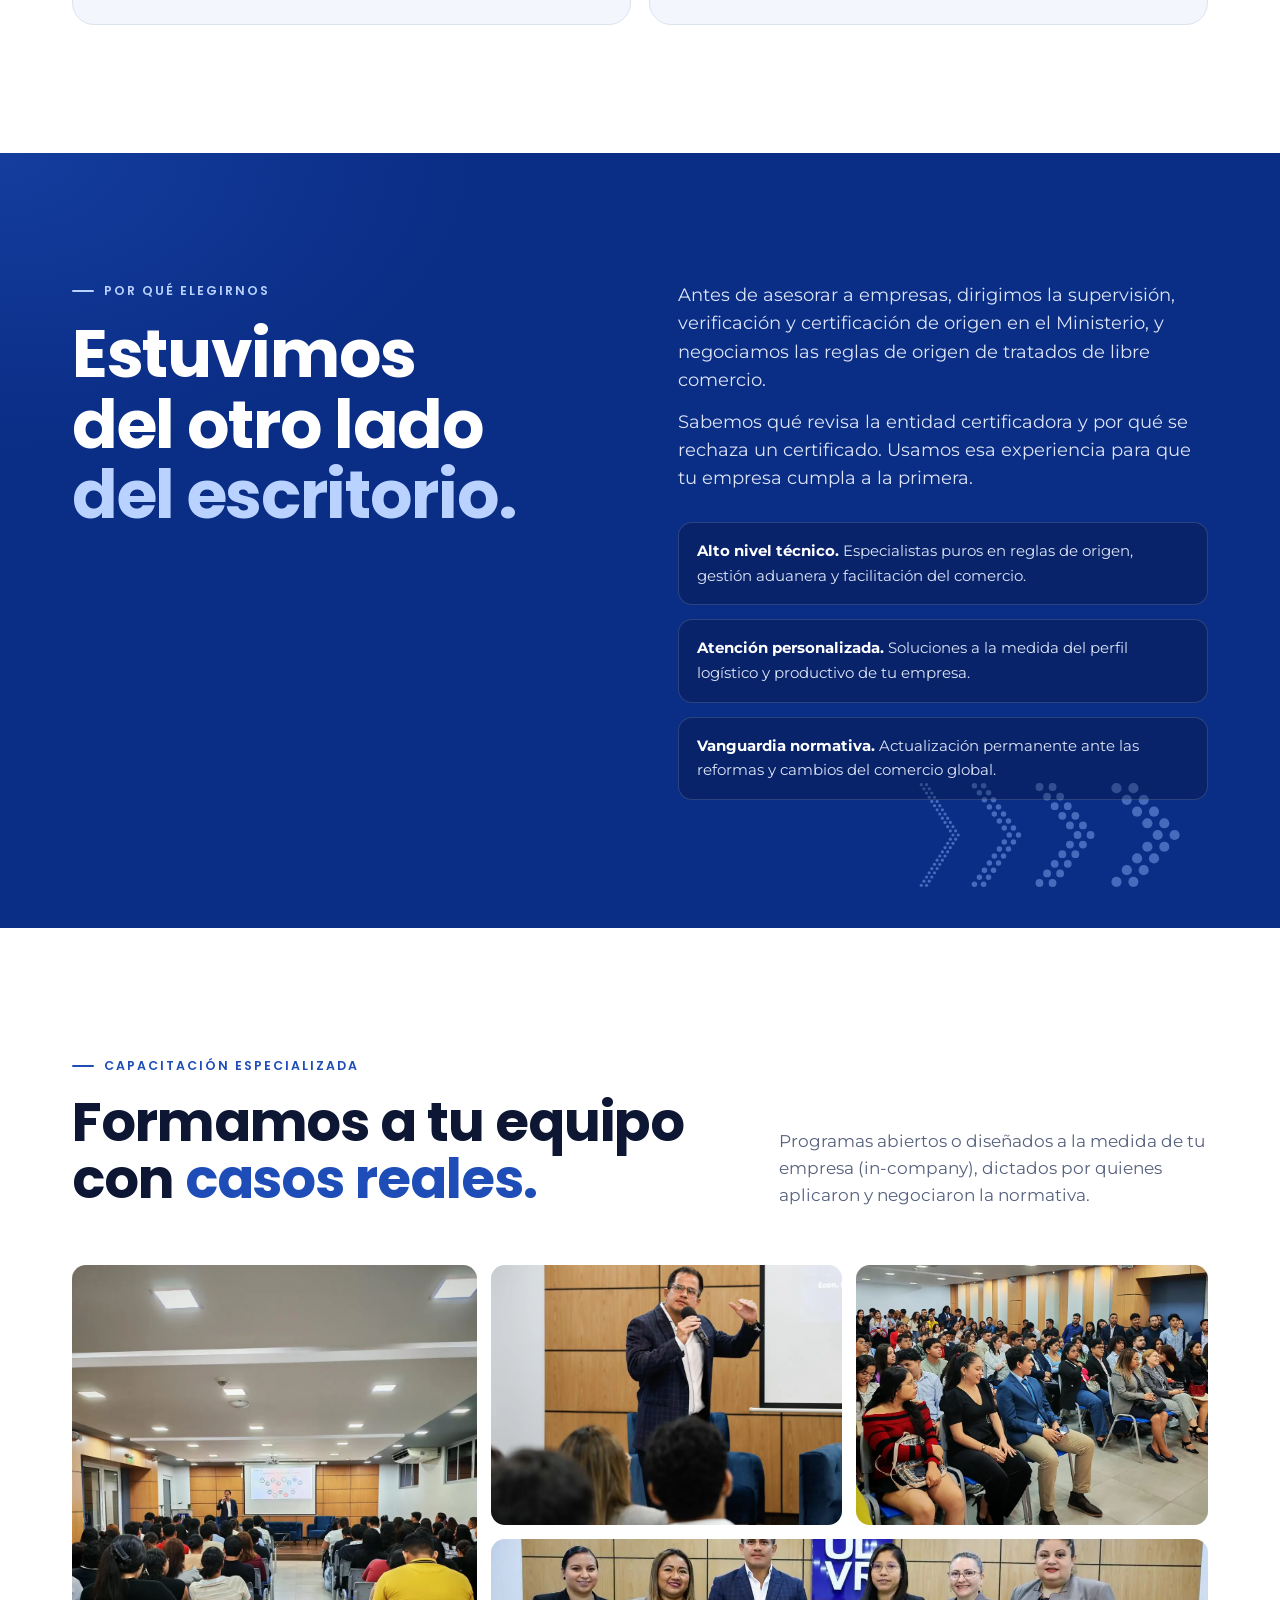
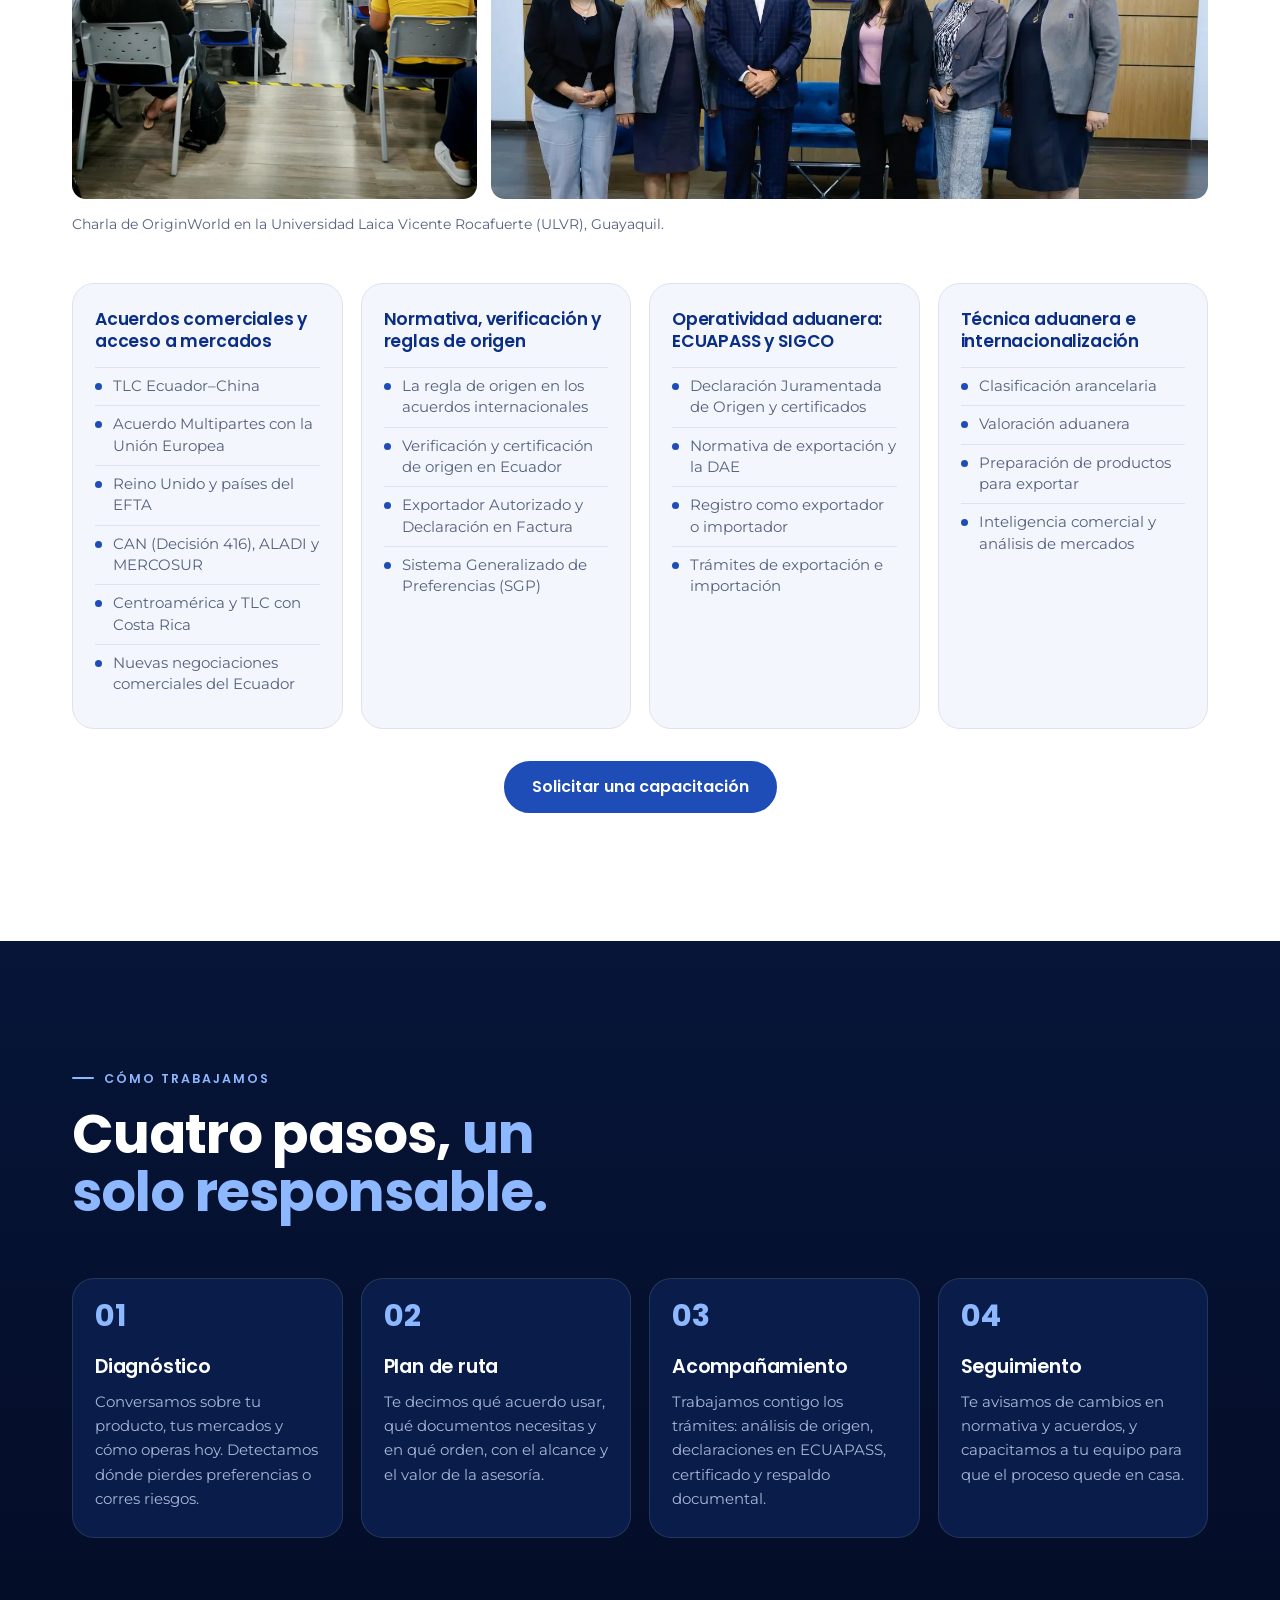
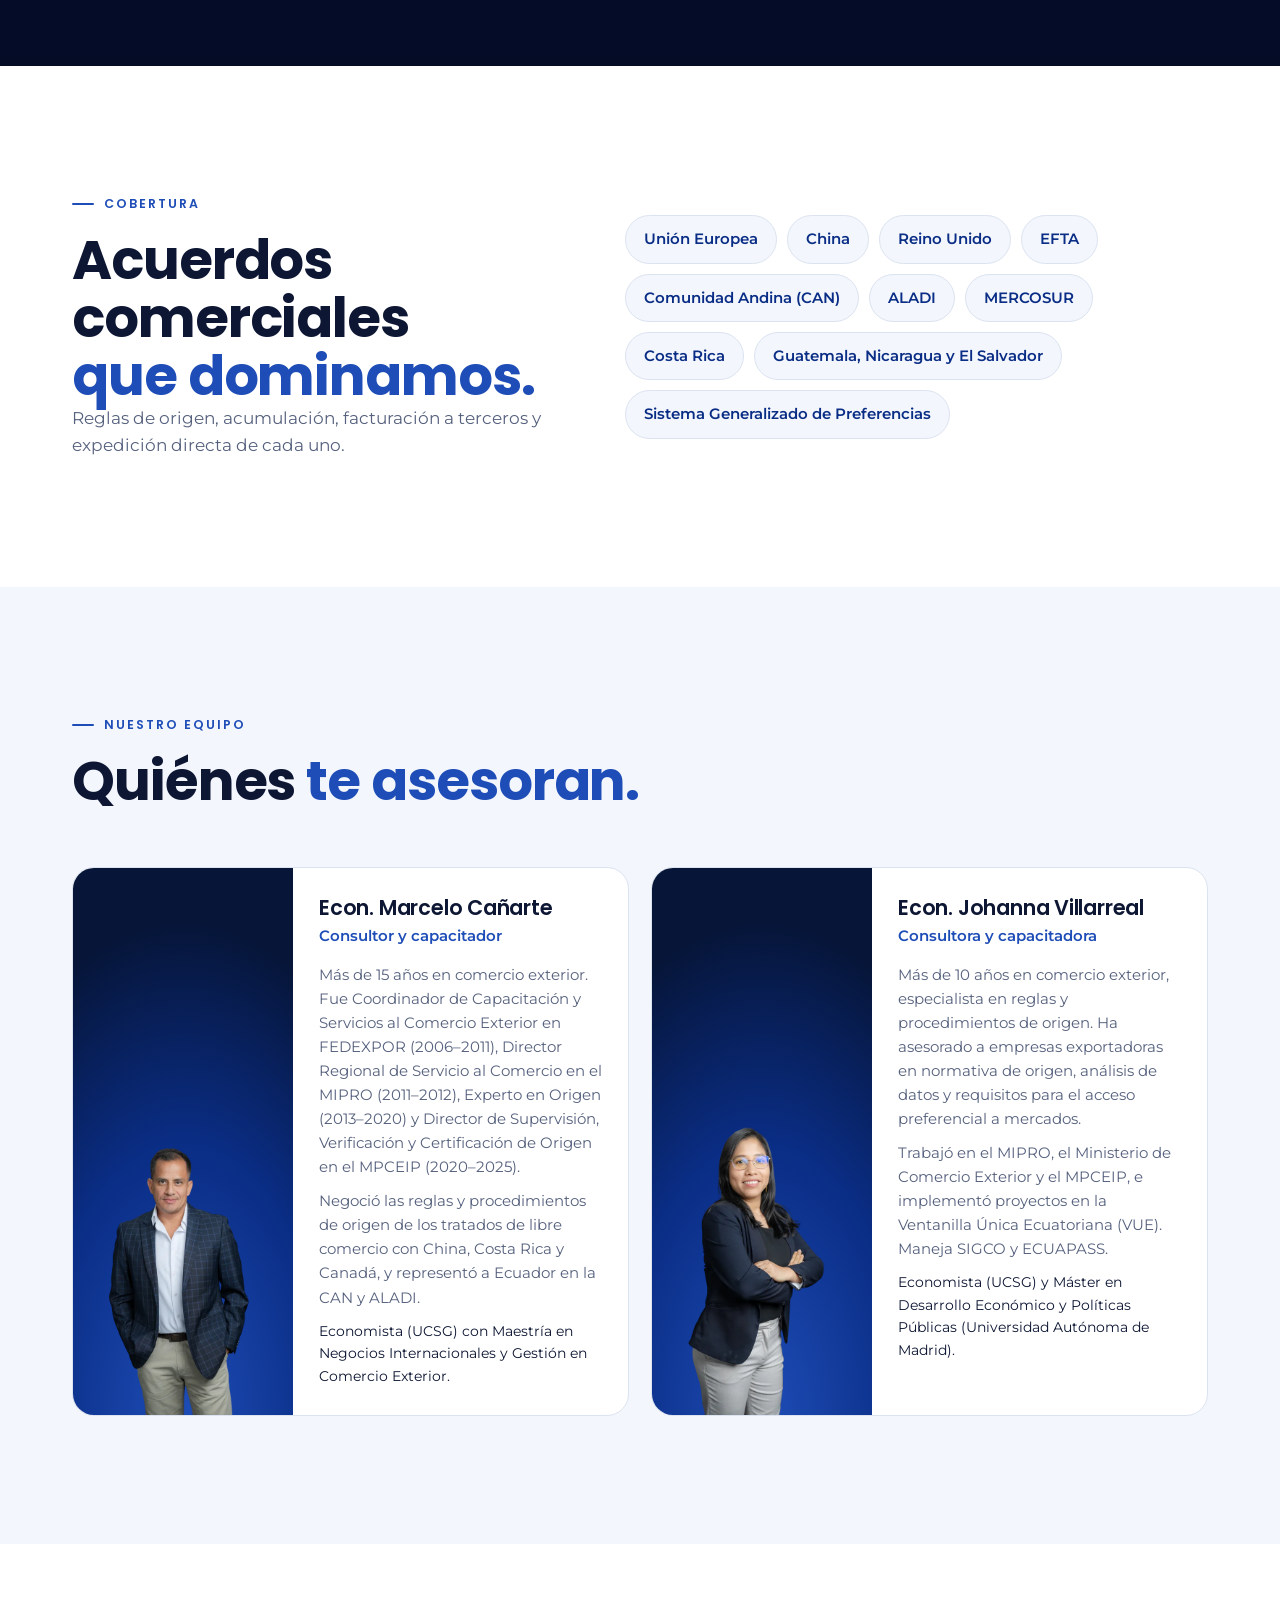
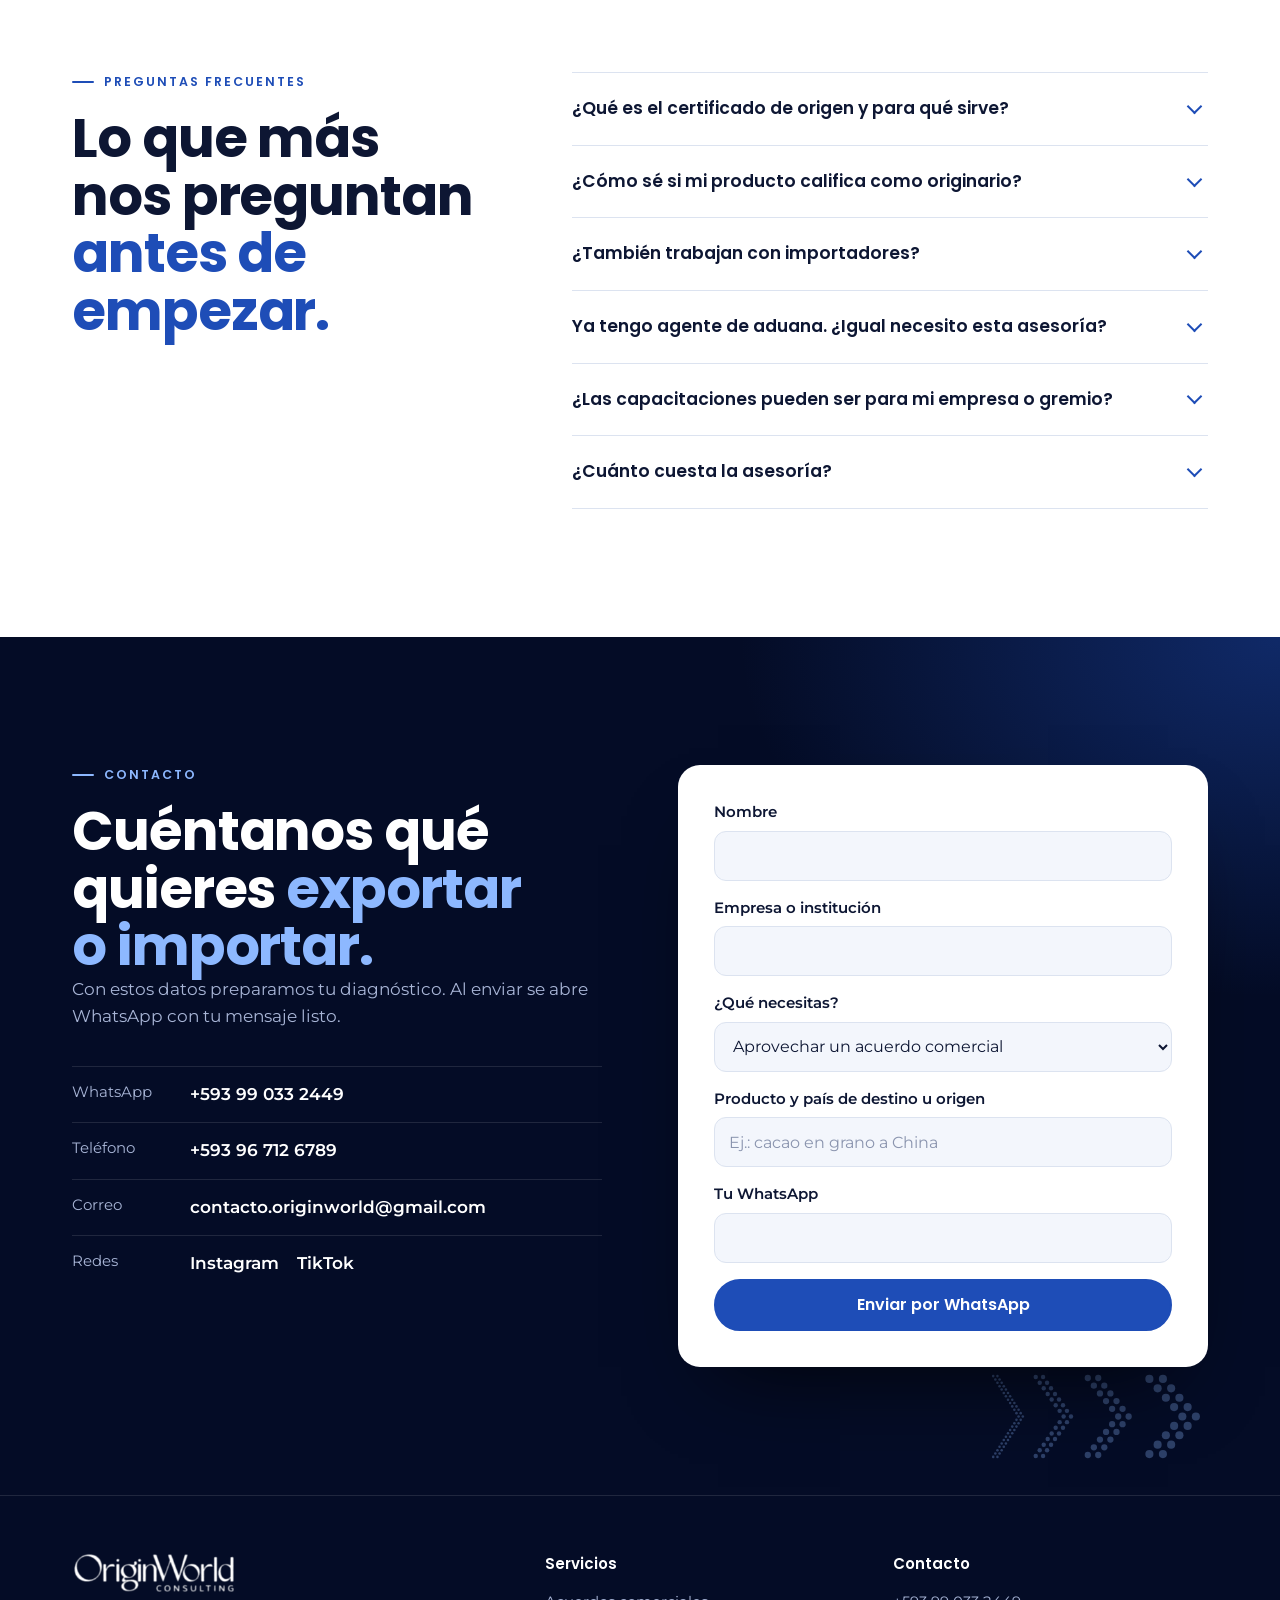
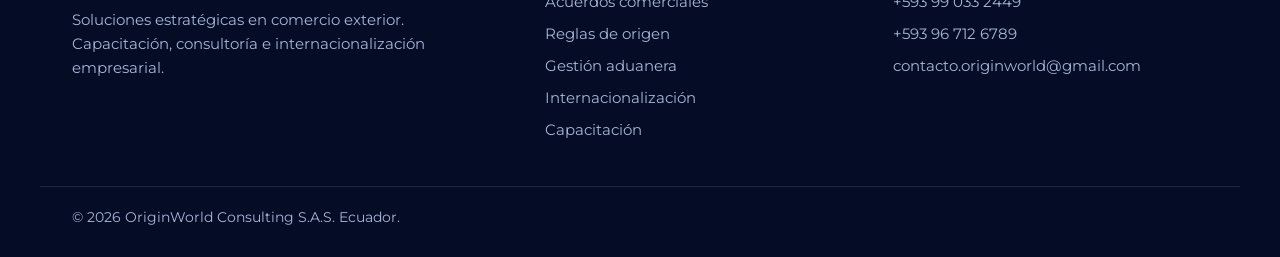
==== commit 540c14b4: "Nuevo home estilo Daleki: servicios del brochure, fotos reales e imágenes de Gemini" ====
--- a/index.html
+++ b/index.html
@@ -3,53 +3,68 @@
 <head>
   <meta charset="utf-8">
   <meta name="viewport" content="width=device-width, initial-scale=1">
-  <title>Asesoría en comercio exterior en Ecuador | Origin World Consulting</title>
-  <meta name="description" content="Asesoría en comercio exterior y normas de origen en Ecuador. Revisamos si tu producto califica, preparamos tu certificado de origen en ECUAPASS y te acompañamos en la verificación de origen.">
+  <title>Consultora de comercio exterior en Ecuador | OriginWorld Consulting</title>
+  <meta name="description" content="Consultoría y capacitación en comercio exterior en Ecuador. Especialistas en reglas de origen, acuerdos comerciales, gestión aduanera e internacionalización de productos.">
   <!-- Borrador: se quita el noindex cuando Johanna y Marcelo validen el contenido y se conecte originworldconsulting.com.ec -->
   <meta name="robots" content="noindex, nofollow">
-  <meta name="theme-color" content="#0A2D85">
+  <meta name="theme-color" content="#050F2E">
 
   <meta property="og:type" content="website">
   <meta property="og:locale" content="es_EC">
-  <meta property="og:title" content="Asesoría en comercio exterior en Ecuador | Origin World Consulting">
-  <meta property="og:description" content="Especialistas en normas de origen y acuerdos comerciales. Exporta con el certificado de origen en regla.">
+  <meta property="og:title" content="OriginWorld Consulting | Consultoría y capacitación en comercio exterior">
+  <meta property="og:description" content="Especialistas en reglas de origen y acuerdos comerciales. Asesoría de exportación, gestión aduanera y capacitación para empresas, gremios e instituciones.">
+  <meta property="og:image" content="assets/img/hero-johanna-marcelo.webp">
 
   <link rel="icon" href="assets/img/favicon.svg" type="image/svg+xml">
-
   <link rel="preconnect" href="https://fonts.googleapis.com">
   <link rel="preconnect" href="https://fonts.gstatic.com" crossorigin>
-  <link rel="stylesheet" href="https://fonts.googleapis.com/css2?family=Courier+Prime&family=Public+Sans:wght@400;500;600;700&family=Source+Serif+4:opsz,wght@8..60,500;8..60,600;8..60,700&display=swap">
+  <link rel="stylesheet" href="https://fonts.googleapis.com/css2?family=Montserrat:wght@400;500;600&family=Poppins:wght@500;600;700&display=swap">
+  <link rel="preload" as="image" href="assets/img/hero-johanna-marcelo.webp" fetchpriority="high">
   <link rel="stylesheet" href="assets/css/styles.css">
 
   <script type="application/ld+json">
   {
     "@context": "https://schema.org",
     "@type": "ProfessionalService",
-    "name": "Origin World Consulting",
-    "description": "Asesoría en comercio exterior, normas de origen y acuerdos comerciales para exportadores en Ecuador.",
-    "telephone": "+593987773291",
-    "email": "contacto@origin-world.org",
+    "name": "OriginWorld Consulting S.A.S.",
+    "alternateName": "Origin World",
+    "slogan": "Soluciones estratégicas en comercio exterior",
+    "description": "Consultoría y capacitación en comercio exterior: acuerdos comerciales, reglas y procedimientos de origen, gestión aduanera e internacionalización de productos.",
+    "telephone": ["+593990332449", "+593967126789"],
+    "email": "contacto.originworld@gmail.com",
     "areaServed": "EC",
     "address": { "@type": "PostalAddress", "addressCountry": "EC" },
+    "sameAs": ["https://www.instagram.com/originworld.ec/", "https://www.tiktok.com/@originworld.ec"],
     "founder": [
-      { "@type": "Person", "name": "Marcelo Cañarte", "jobTitle": "Consultor en comercio exterior" },
-      { "@type": "Person", "name": "Johanna Villarreal", "jobTitle": "Consultora en comercio exterior" }
+      { "@type": "Person", "name": "Marcelo Cañarte", "jobTitle": "Consultor y capacitador en comercio exterior" },
+      { "@type": "Person", "name": "Johanna Villarreal", "jobTitle": "Consultora y capacitadora en comercio exterior" }
     ],
-    "knowsAbout": ["Certificado de origen", "Normas de origen", "Acuerdos comerciales", "Clasificación arancelaria", "ECUAPASS", "Verificación de origen", "Acceso a mercados"]
+    "hasOfferCatalog": {
+      "@type": "OfferCatalog",
+      "name": "Consultorías y capacitación",
+      "itemListElement": [
+        { "@type": "Offer", "itemOffered": { "@type": "Service", "name": "Aprovechamiento de acuerdos comerciales" } },
+        { "@type": "Offer", "itemOffered": { "@type": "Service", "name": "Reglas y procedimientos de origen" } },
+        { "@type": "Offer", "itemOffered": { "@type": "Service", "name": "Gestión y facilitación aduanera" } },
+        { "@type": "Offer", "itemOffered": { "@type": "Service", "name": "Internacionalización de productos" } },
+        { "@type": "Offer", "itemOffered": { "@type": "Service", "name": "Capacitación en comercio exterior" } }
+      ]
+    }
   }
   </script>
 </head>
 <body>
   <a class="skip" href="#contenido">Saltar al contenido</a>
 
-  <header class="site-header">
+  <header class="site-header" id="top">
     <div class="wrap header-row">
-      <a class="brand" href="#inicio" aria-label="Origin World Consulting, ir al inicio">
-        <img class="brand-logo" src="assets/img/logo-origin-world.png" alt="Origin World Consulting" width="472" height="121">
+      <a class="brand" href="#top" aria-label="OriginWorld Consulting, ir al inicio">
+        <img src="assets/img/logo-origin-world-blanco.png" alt="OriginWorld Consulting" width="472" height="121">
       </a>
       <nav class="nav" aria-label="Principal">
         <a href="#servicios">Servicios</a>
-        <a href="#como-trabajamos">Cómo trabajamos</a>
+        <a href="#para-quien">Para quién</a>
+        <a href="#capacitacion">Capacitación</a>
         <a href="#equipo">Equipo</a>
         <a href="#preguntas">Preguntas</a>
       </nav>
@@ -60,147 +75,237 @@
   <main id="contenido">
 
     <!-- HERO -->
-    <section class="hero" id="inicio">
+    <section class="hero dark" aria-labelledby="hero-titulo">
+      <div class="dots dots-hero" aria-hidden="true"></div>
       <div class="wrap hero-grid">
         <div class="hero-copy">
-          <p class="kicker">Especialistas en normas de origen y acuerdos comerciales</p>
-          <h1>Asesoría en comercio exterior para que tu producto entre con arancel preferencial</h1>
-          <p class="lead">Revisamos si tu producto califica como originario, preparamos tu certificado de origen en ECUAPASS y te acompañamos si te hacen una verificación. Para que tu cliente en destino pague menos arancel y tú vendas más.</p>
+          <p class="eyebrow">Consultora de comercio exterior en Ecuador</p>
+          <h1 id="hero-titulo">Consultoría y capacitación <span class="hl">en comercio exterior.</span></h1>
+          <p class="lead">Somos especialistas en reglas de origen y acuerdos comerciales. Ayudamos a empresas, gremios e instituciones a pagar menos aranceles, cumplir la normativa aduanera y entrar a nuevos mercados con respaldo técnico.</p>
           <div class="hero-actions">
             <a class="btn" href="#contacto">Agendar diagnóstico</a>
-            <a class="btn btn-ghost" href="https://wa.me/593987773291?text=Hola%20Origin%20World%2C%20quiero%20asesor%C3%ADa%20para%20exportar" target="_blank" rel="noopener">Escribir por WhatsApp</a>
-          </div>
-        </div>
-
-        <figure class="cert" aria-label="Ejemplo ilustrativo de un certificado de origen">
-          <div class="cert-paper">
-            <div class="cert-head">
-              <span class="cert-title">Certificado de origen</span>
-              <span class="cert-no">N.º 000-2026-0417</span>
-            </div>
-            <dl class="cert-fields">
-              <div><dt>1. Exportador</dt><dd>Tu empresa S.A.</dd></div>
-              <div><dt>2. País de origen</dt><dd>Ecuador</dd></div>
-              <div><dt>3. Destino</dt><dd>Costa Rica</dd></div>
-              <div><dt>4. Acuerdo</dt><dd>TLC Ecuador – Costa Rica</dd></div>
-              <div class="wide"><dt>5. Descripción de la mercancía</dt><dd>Cacao en grano, crudo</dd></div>
-              <div><dt>6. Subpartida</dt><dd>1801.00</dd></div>
-              <div><dt>7. Criterio de origen</dt><dd>Totalmente obtenido</dd></div>
-            </dl>
-            <div class="cert-sign">
-              <span class="sign-line"></span>
-              <span class="sign-label">Firma y sello de la entidad certificadora</span>
-            </div>
-            <div class="stamp" aria-hidden="true">
-              <span>Origen</span>
-              <strong>Verificado</strong>
-            </div>
-          </div>
-          <figcaption>Ejemplo ilustrativo</figcaption>
+            <a class="btn btn-ghost" data-wa="Hola OriginWorld, quiero asesoría en comercio exterior." href="https://wa.me/593990332449" target="_blank" rel="noopener">Escribir por WhatsApp</a>
+          </div>
+          <ul class="hero-facts" aria-label="Respaldo del equipo">
+            <li><strong>+15 años</strong> en comercio exterior</li>
+            <li><strong>Ex directivos</strong> de Certificación de Origen del MPCEIP</li>
+            <li><strong>Negociadores</strong> de los TLC con China, Costa Rica y Canadá</li>
+          </ul>
+        </div>
+
+        <figure class="hero-photo">
+          <img src="assets/img/hero-johanna-marcelo.webp" alt="Johanna Villarreal y Marcelo Cañarte, directores de OriginWorld Consulting" width="660" height="910" fetchpriority="high">
+          <figcaption class="hero-chip chip-top">
+            <span class="chip-dot" aria-hidden="true"></span>
+            Johanna Villarreal y Marcelo Cañarte
+          </figcaption>
+          <p class="hero-chip chip-bottom">Capacitaciones y consultorías en comercio exterior</p>
         </figure>
       </div>
-
+    </section>
+
+    <!-- SERVICIOS -->
+    <section class="section dark services" id="servicios" aria-labelledby="servicios-titulo">
       <div class="wrap">
-        <ul class="credentials" aria-label="Respaldo del equipo">
-          <li><strong>+15 años</strong> en comercio exterior, entre ministerio, gremio y consultoría</li>
-          <li><strong>Negociadores de reglas de origen</strong> en los tratados con China, Costa Rica y Canadá</li>
-          <li><strong>Trayectoria pública</strong> en el MPCEIP, el MIPRO, el Ministerio de Comercio Exterior y FEDEXPOR</li>
-        </ul>
-      </div>
-    </section>
-
-    <!-- PROBLEMA -->
-    <section class="section problem" aria-labelledby="problema-titulo">
-      <div class="wrap split">
+        <div class="section-head">
+          <div>
+            <p class="eyebrow">Portafolio de consultorías</p>
+            <h2 id="servicios-titulo">Cuatro consultorías con <span class="hl">un mismo equipo técnico.</span></h2>
+          </div>
+          <p class="section-lead">Del análisis del acuerdo comercial a la emisión del certificado y el despacho en aduana: el mismo equipo que conoce la normativa desde adentro acompaña cada paso.</p>
+        </div>
+
+        <div class="service-track" role="list">
+          <article class="service-card" role="listitem">
+            <div class="service-img"><img src="assets/img/servicio-acuerdos.webp" onerror="this.parentElement.classList.add('no-img');this.remove()" alt="Buque portacontenedores saliendo de un puerto al anochecer" width="800" height="536" loading="lazy"></div>
+            <div class="service-body">
+              <h3>Aprovechamiento de acuerdos comerciales</h3>
+              <p>Identificamos, aplicamos y maximizamos los beneficios arancelarios de los tratados vigentes para que tu producto entre con preferencia en cada mercado.</p>
+              <p class="service-foot">CAN, ALADI, MERCOSUR, Unión Europea, China y más</p>
+              <a class="service-link" data-wa="Hola OriginWorld, me interesa la consultoría de aprovechamiento de acuerdos comerciales." href="https://wa.me/593990332449" target="_blank" rel="noopener">Consultar este servicio</a>
+            </div>
+          </article>
+          <article class="service-card" role="listitem">
+            <div class="service-img"><img src="assets/img/servicio-origen.webp" onerror="this.parentElement.classList.add('no-img');this.remove()" alt="Consultor revisando un certificado de origen con lupa junto a granos de cacao" width="800" height="536" loading="lazy"></div>
+            <div class="service-body">
+              <h3>Reglas y procedimientos de origen</h3>
+              <p>Calificación de origen, criterios de acumulación, auditorías preventivas y emisión correcta de la Declaración Juramentada de Origen y del certificado.</p>
+              <p class="service-foot">Nuestra especialidad</p>
+              <a class="service-link" data-wa="Hola OriginWorld, me interesa la consultoría de reglas y procedimientos de origen." href="https://wa.me/593990332449" target="_blank" rel="noopener">Consultar este servicio</a>
+            </div>
+          </article>
+          <article class="service-card" role="listitem">
+            <div class="service-img"><img src="assets/img/servicio-aduana.webp" onerror="this.parentElement.classList.add('no-img');this.remove()" alt="Inspección aduanera de un contenedor en una bodega" width="800" height="536" loading="lazy"></div>
+            <div class="service-body">
+              <h3>Gestión y facilitación aduanera</h3>
+              <p>Asesoría en procesos aduaneros de importación y exportación para agilizar tus operaciones y evitar sanciones o demoras.</p>
+              <p class="service-foot">Importación y exportación</p>
+              <a class="service-link" data-wa="Hola OriginWorld, me interesa la consultoría de gestión y facilitación aduanera." href="https://wa.me/593990332449" target="_blank" rel="noopener">Consultar este servicio</a>
+            </div>
+          </article>
+          <article class="service-card" role="listitem">
+            <div class="service-img"><img src="assets/img/servicio-internacionalizacion.webp" onerror="this.parentElement.classList.add('no-img');this.remove()" alt="Productos de exportación ecuatorianos listos para empaque" width="800" height="536" loading="lazy"></div>
+            <div class="service-body">
+              <h3>Internacionalización de productos</h3>
+              <p>Diseñamos planes de exportación a la medida, adaptando tu oferta a las exigencias regulatorias del mercado de destino.</p>
+              <p class="service-foot">Planes de exportación viables y listos para ejecutar</p>
+              <a class="service-link" data-wa="Hola OriginWorld, me interesa la consultoría de internacionalización de productos." href="https://wa.me/593990332449" target="_blank" rel="noopener">Consultar este servicio</a>
+            </div>
+          </article>
+        </div>
+
+        <p class="services-note"><strong>Asesoría permanente.</strong> Si prefieres tener al equipo a tu lado todo el año, te acompañamos de forma continua para que tu operación fluya con seguridad y respaldo experto.</p>
+      </div>
+    </section>
+
+    <!-- PARA QUIÉN -->
+    <section class="section light" id="para-quien" aria-labelledby="quien-titulo">
+      <div class="wrap">
+        <div class="section-head">
+          <div>
+            <p class="eyebrow">Para quién</p>
+            <h2 id="quien-titulo">Cuatro momentos en los que <span class="hl">conviene llamarnos.</span></h2>
+          </div>
+        </div>
+        <div class="moments">
+          <article class="moment">
+            <p class="moment-tag">Exportador</p>
+            <h3>Exportas y tu cliente sigue pagando el arancel completo en destino.</h3>
+            <p>Revisamos qué acuerdo aplica a tu producto, si cumple la regla de origen y preparamos tu certificado para que entre con preferencia.</p>
+            <a href="#contacto">Revisar mi caso</a>
+          </article>
+          <article class="moment">
+            <p class="moment-tag">Importador</p>
+            <h3>Cada despacho trae una sorpresa: observaciones, multas o demoras.</h3>
+            <p>Revisamos clasificación arancelaria, valoración y documentos antes de que la carga llegue, para que el trámite fluya.</p>
+            <a href="#contacto">Revisar mi caso</a>
+          </article>
+          <article class="moment">
+            <p class="moment-tag">Primera exportación</p>
+            <h3>Tienes un producto con potencial y no sabes por dónde empezar.</h3>
+            <p>Armamos un plan de exportación a la medida: mercado, requisitos, acuerdo que conviene y pasos para tu primer embarque.</p>
+            <a href="#contacto">Revisar mi caso</a>
+          </article>
+          <article class="moment">
+            <p class="moment-tag">Gremio o institución</p>
+            <h3>Quieres que tus socios o tu equipo dominen los acuerdos comerciales.</h3>
+            <p>Diseñamos capacitaciones abiertas o in-company basadas en casos reales del tejido empresarial e industrial.</p>
+            <a href="#capacitacion">Ver capacitaciones</a>
+          </article>
+        </div>
+      </div>
+    </section>
+
+    <!-- DIFERENCIADOR -->
+    <section class="statement dark" aria-labelledby="diferencia-titulo">
+      <div class="dots dots-statement" aria-hidden="true"></div>
+      <div class="wrap statement-grid">
         <div>
-          <h2 id="problema-titulo">Dónde se pierde dinero al exportar</h2>
-          <p class="section-lead">La mayoría de los problemas no aparecen en el puerto. Aparecen antes, en papeles que se llenaron mal o en un acuerdo que nadie revisó.</p>
-        </div>
-        <ul class="issues">
-          <li>
-            <h3>Certificado de origen rechazado</h3>
-            <p>Un dato mal declarado y tu cliente pierde la preferencia arancelaria. Muchas veces la venta se cae con ella.</p>
-          </li>
-          <li>
-            <h3>Clasificación arancelaria equivocada</h3>
-            <p>Si la subpartida no es la correcta, la regla de origen que aplicas tampoco lo es.</p>
-          </li>
-          <li>
-            <h3>Acuerdos comerciales que no se aprovechan</h3>
-            <p>Productos que podrían entrar con arancel cero se venden pagando el arancel completo.</p>
-          </li>
-          <li>
-            <h3>Verificación de origen sin preparación</h3>
-            <p>Cuando llega la revisión, no hay costos ni procesos documentados para demostrar el origen.</p>
-          </li>
-          <li>
-            <h3>Trámites trabados en ECUAPASS</h3>
-            <p>Declaraciones juramentadas de origen incompletas que frenan el certificado y el embarque.</p>
-          </li>
-        </ul>
-      </div>
-    </section>
-
-    <!-- SERVICIOS -->
-    <section class="section services" id="servicios" aria-labelledby="servicios-titulo">
+          <p class="eyebrow">Por qué elegirnos</p>
+          <h2 id="diferencia-titulo">Estuvimos del otro lado <span class="hl">del escritorio.</span></h2>
+        </div>
+        <div class="statement-copy">
+          <p>Antes de asesorar a empresas, dirigimos la supervisión, verificación y certificación de origen en el Ministerio, y negociamos las reglas de origen de tratados de libre comercio.</p>
+          <p>Sabemos qué revisa la entidad certificadora y por qué se rechaza un certificado. Usamos esa experiencia para que tu empresa cumpla a la primera.</p>
+          <ul class="why">
+            <li><strong>Alto nivel técnico.</strong> Especialistas puros en reglas de origen, gestión aduanera y facilitación del comercio.</li>
+            <li><strong>Atención personalizada.</strong> Soluciones a la medida del perfil logístico y productivo de tu empresa.</li>
+            <li><strong>Vanguardia normativa.</strong> Actualización permanente ante las reformas y cambios del comercio global.</li>
+          </ul>
+        </div>
+      </div>
+    </section>
+
+    <!-- CAPACITACIÓN -->
+    <section class="section light training" id="capacitacion" aria-labelledby="capacitacion-titulo">
       <div class="wrap">
-        <h2 id="servicios-titulo">Asesorías en comercio exterior</h2>
-        <p class="section-lead">Trabajamos lo que pasa antes del despacho: que tu producto cumpla, que el papel esté bien hecho y que el acuerdo correcto juegue a tu favor.</p>
-
-        <div class="service-list">
-          <article class="service service-main">
-            <h3>Origen y certificación</h3>
-            <p>Analizamos tu proceso productivo y tus costos para saber si tu producto califica como originario. Preparamos la Declaración Juramentada de Origen y el certificado de origen en ECUAPASS, y te acompañamos en la verificación de origen.</p>
+        <div class="section-head">
+          <div>
+            <p class="eyebrow">Capacitación especializada</p>
+            <h2 id="capacitacion-titulo">Formamos a tu equipo con <span class="hl">casos reales.</span></h2>
+          </div>
+          <p class="section-lead">Programas abiertos o diseñados a la medida de tu empresa (in-company), dictados por quienes aplicaron y negociaron la normativa.</p>
+        </div>
+
+        <div class="gallery">
+          <figure class="g-main">
+            <img src="assets/img/capacitacion-charla.webp" alt="Marcelo Cañarte dictando una charla sobre acuerdos comerciales vigentes ante un auditorio lleno" width="1050" height="1400" loading="lazy">
+          </figure>
+          <figure class="g-a">
+            <img src="assets/img/capacitacion-marcelo.webp" alt="Marcelo Cañarte explicando con micrófono durante la charla" width="1024" height="1280" loading="lazy">
+          </figure>
+          <figure class="g-b">
+            <img src="assets/img/capacitacion-equipo-ulvr.webp" alt="Marcelo Cañarte y Johanna Villarreal con docentes de la ULVR" width="1280" height="854" loading="lazy">
+          </figure>
+          <figure class="g-c">
+            <img src="assets/img/capacitacion-auditorio.webp" alt="Estudiantes y profesionales asistentes a la charla de OriginWorld" width="1050" height="1400" loading="lazy">
+          </figure>
+          <figcaption class="g-caption">Charla de OriginWorld en la Universidad Laica Vicente Rocafuerte (ULVR), Guayaquil.</figcaption>
+        </div>
+
+        <div class="topics">
+          <article>
+            <h3>Acuerdos comerciales y acceso a mercados</h3>
             <ul>
-              <li>Análisis de origen por producto y por acuerdo</li>
-              <li>Declaración Juramentada de Origen en ECUAPASS</li>
-              <li>Emisión del certificado de origen</li>
-              <li>Acompañamiento en verificaciones e inspecciones</li>
+              <li>TLC Ecuador–China</li>
+              <li>Acuerdo Multipartes con la Unión Europea</li>
+              <li>Reino Unido y países del EFTA</li>
+              <li>CAN (Decisión 416), ALADI y MERCOSUR</li>
+              <li>Centroamérica y TLC con Costa Rica</li>
+              <li>Nuevas negociaciones comerciales del Ecuador</li>
             </ul>
           </article>
-          <article class="service">
-            <h3>Aprovechamiento de acuerdos comerciales</h3>
-            <p>Te decimos qué acuerdo conviene para cada mercado, qué arancel paga tu producto y qué regla de origen debe cumplir. Incluye acumulación de origen, facturación a terceros y expedición directa.</p>
-          </article>
-          <article class="service">
-            <h3>Clasificación arancelaria</h3>
-            <p>Ubicamos la subpartida correcta de tu producto. De ella dependen el arancel, los permisos y la regla de origen.</p>
-          </article>
-          <article class="service">
-            <h3>Acceso a mercados y proyectos de exportación</h3>
-            <p>Requisitos del país de destino, condiciones de entrada y un plan para tu primera exportación o para abrir un mercado nuevo.</p>
-          </article>
-          <article class="service">
-            <h3>Capacitación para tu equipo</h3>
-            <p>Programas prácticos para gerentes de exportación, agentes de aduana y agencias de carga: normas de origen, acuerdos comerciales, clasificación arancelaria y casos en ECUAPASS.</p>
-          </article>
-        </div>
-      </div>
-    </section>
-
-    <!-- DIFERENCIADOR -->
-    <section class="statement" aria-labelledby="diferencia-titulo">
-      <div class="wrap statement-grid">
-        <h2 id="diferencia-titulo">Estuvimos del otro lado del escritorio.</h2>
-        <div>
-          <p>Antes de asesorar a exportadores, dirigimos la supervisión, verificación y certificación de origen en el Ministerio, y negociamos las reglas de origen de tratados de libre comercio.</p>
-          <p>Sabemos qué revisa la entidad certificadora y por qué se rechaza un certificado. Usamos esa experiencia para que tu empresa pase la revisión a la primera.</p>
+          <article>
+            <h3>Normativa, verificación y reglas de origen</h3>
+            <ul>
+              <li>La regla de origen en los acuerdos internacionales</li>
+              <li>Verificación y certificación de origen en Ecuador</li>
+              <li>Exportador Autorizado y Declaración en Factura</li>
+              <li>Sistema Generalizado de Preferencias (SGP)</li>
+            </ul>
+          </article>
+          <article>
+            <h3>Operatividad aduanera: ECUAPASS y SIGCO</h3>
+            <ul>
+              <li>Declaración Juramentada de Origen y certificados</li>
+              <li>Normativa de exportación y la DAE</li>
+              <li>Registro como exportador o importador</li>
+              <li>Trámites de exportación e importación</li>
+            </ul>
+          </article>
+          <article>
+            <h3>Técnica aduanera e internacionalización</h3>
+            <ul>
+              <li>Clasificación arancelaria</li>
+              <li>Valoración aduanera</li>
+              <li>Preparación de productos para exportar</li>
+              <li>Inteligencia comercial y análisis de mercados</li>
+            </ul>
+          </article>
+        </div>
+        <div class="training-cta">
+          <a class="btn" data-wa="Hola OriginWorld, quiero información sobre capacitaciones para mi empresa." href="https://wa.me/593990332449" target="_blank" rel="noopener">Solicitar una capacitación</a>
         </div>
       </div>
     </section>
 
     <!-- PROCESO -->
-    <section class="section process" id="como-trabajamos" aria-labelledby="proceso-titulo">
+    <section class="section dark process" aria-labelledby="proceso-titulo">
       <div class="wrap">
-        <h2 id="proceso-titulo">Cómo trabajamos</h2>
+        <div class="section-head">
+          <div>
+            <p class="eyebrow">Cómo trabajamos</p>
+            <h2 id="proceso-titulo">Cuatro pasos, <span class="hl">un solo responsable.</span></h2>
+          </div>
+        </div>
         <ol class="steps">
           <li>
             <h3>Diagnóstico</h3>
-            <p>Conversamos sobre tu producto, tus mercados y cómo exportas hoy. Detectamos dónde estás perdiendo preferencias o corriendo riesgos.</p>
+            <p>Conversamos sobre tu producto, tus mercados y cómo operas hoy. Detectamos dónde pierdes preferencias o corres riesgos.</p>
           </li>
           <li>
             <h3>Plan de ruta</h3>
-            <p>Te entregamos qué acuerdo usar, qué documentos necesitas y en qué orden, con el alcance y el valor de la asesoría.</p>
+            <p>Te decimos qué acuerdo usar, qué documentos necesitas y en qué orden, con el alcance y el valor de la asesoría.</p>
           </li>
           <li>
             <h3>Acompañamiento</h3>
@@ -215,43 +320,55 @@
     </section>
 
     <!-- ACUERDOS -->
-    <section class="section agreements" aria-labelledby="acuerdos-titulo">
-      <div class="wrap split">
+    <section class="section light agreements" aria-labelledby="acuerdos-titulo">
+      <div class="wrap agreements-grid">
         <div>
-          <h2 id="acuerdos-titulo">Acuerdos comerciales que manejamos</h2>
-          <p class="section-lead">Conocemos las reglas de origen, la acumulación y la facturación a terceros de cada uno.</p>
+          <p class="eyebrow">Cobertura</p>
+          <h2 id="acuerdos-titulo">Acuerdos comerciales <span class="hl">que dominamos.</span></h2>
+          <p class="section-lead">Reglas de origen, acumulación, facturación a terceros y expedición directa de cada uno.</p>
         </div>
         <ul class="agreement-list">
+          <li>Unión Europea</li>
+          <li>China</li>
+          <li>Reino Unido</li>
+          <li>EFTA</li>
           <li>Comunidad Andina (CAN)</li>
           <li>ALADI</li>
           <li>MERCOSUR</li>
-          <li>Centroamérica: Guatemala, Nicaragua y El Salvador</li>
-          <li>TLC Ecuador – Costa Rica</li>
-          <li>TLC Ecuador – China</li>
+          <li>Costa Rica</li>
+          <li>Guatemala, Nicaragua y El Salvador</li>
+          <li>Sistema Generalizado de Preferencias</li>
         </ul>
       </div>
     </section>
 
     <!-- EQUIPO -->
-    <section class="section team" id="equipo" aria-labelledby="equipo-titulo">
+    <section class="section paper" id="equipo" aria-labelledby="equipo-titulo">
       <div class="wrap">
-        <h2 id="equipo-titulo">Quiénes te asesoran</h2>
+        <div class="section-head">
+          <div>
+            <p class="eyebrow">Nuestro equipo</p>
+            <h2 id="equipo-titulo">Quiénes <span class="hl">te asesoran.</span></h2>
+          </div>
+        </div>
         <div class="people">
           <article class="person">
-            <div class="avatar" aria-hidden="true">MC</div>
-            <div>
+            <div class="person-photo"><img src="assets/img/equipo-marcelo.webp" alt="Econ. Marcelo Cañarte" width="608" height="810" loading="lazy"></div>
+            <div class="person-body">
               <h3>Econ. Marcelo Cañarte</h3>
-              <p class="role">Consultor y capacitador, dirige Origin World Consulting</p>
-              <p>Más de 15 años en comercio exterior. Fue Director de Supervisión, Verificación y Certificación de Origen en el MPCEIP, Director Regional de Servicio al Comercio en el MIPRO y Coordinador en FEDEXPOR. Negoció reglas y procedimientos de origen en los tratados de libre comercio con China, Costa Rica y Canadá, y representó a Ecuador en la CAN y ALADI.</p>
+              <p class="role">Consultor y capacitador</p>
+              <p>Más de 15 años en comercio exterior. Fue Coordinador de Capacitación y Servicios al Comercio Exterior en FEDEXPOR (2006–2011), Director Regional de Servicio al Comercio en el MIPRO (2011–2012), Experto en Origen (2013–2020) y Director de Supervisión, Verificación y Certificación de Origen en el MPCEIP (2020–2025).</p>
+              <p>Negoció las reglas y procedimientos de origen de los tratados de libre comercio con China, Costa Rica y Canadá, y representó a Ecuador en la CAN y ALADI.</p>
               <p class="degree">Economista (UCSG) con Maestría en Negocios Internacionales y Gestión en Comercio Exterior.</p>
             </div>
           </article>
           <article class="person">
-            <div class="avatar" aria-hidden="true">JV</div>
-            <div>
+            <div class="person-photo"><img src="assets/img/equipo-johanna.webp" alt="Econ. Johanna Villarreal" width="608" height="810" loading="lazy"></div>
+            <div class="person-body">
               <h3>Econ. Johanna Villarreal</h3>
-              <p class="role">Consultora y capacitadora, dirige Origin World Consulting</p>
-              <p>Más de 10 años en comercio exterior, especialista en reglas y procedimientos de origen. Trabajó en el MIPRO, el Ministerio de Comercio Exterior y el MPCEIP, asesorando a exportadores en normativa de origen y acceso preferencial a mercados. Maneja ECUAPASS, SIGCO y la Ventanilla Única Ecuatoriana.</p>
+              <p class="role">Consultora y capacitadora</p>
+              <p>Más de 10 años en comercio exterior, especialista en reglas y procedimientos de origen. Ha asesorado a empresas exportadoras en normativa de origen, análisis de datos y requisitos para el acceso preferencial a mercados.</p>
+              <p>Trabajó en el MIPRO, el Ministerio de Comercio Exterior y el MPCEIP, e implementó proyectos en la Ventanilla Única Ecuatoriana (VUE). Maneja SIGCO y ECUAPASS.</p>
               <p class="degree">Economista (UCSG) y Máster en Desarrollo Económico y Políticas Públicas (Universidad Autónoma de Madrid).</p>
             </div>
           </article>
@@ -260,9 +377,12 @@
     </section>
 
     <!-- PREGUNTAS -->
-    <section class="section faq" id="preguntas" aria-labelledby="faq-titulo">
-      <div class="wrap faq-wrap">
-        <h2 id="faq-titulo">Preguntas frecuentes</h2>
+    <section class="section light faq" id="preguntas" aria-labelledby="faq-titulo">
+      <div class="wrap faq-grid">
+        <div>
+          <p class="eyebrow">Preguntas frecuentes</p>
+          <h2 id="faq-titulo">Lo que más nos preguntan <span class="hl">antes de empezar.</span></h2>
+        </div>
         <div class="faq-list">
           <details>
             <summary>¿Qué es el certificado de origen y para qué sirve?</summary>
@@ -273,14 +393,18 @@
             <p>Depende del acuerdo y de la regla de origen que aplica a la subpartida de tu producto. Puede ser totalmente obtenido en Ecuador, tener un cambio de clasificación arancelaria o cumplir un valor de contenido regional. Lo revisamos con tu proceso productivo y tus costos.</p>
           </details>
           <details>
-            <summary>¿Qué pasa si me hacen una verificación de origen?</summary>
-            <p>La entidad certificadora o la aduana del país de destino puede pedirte pruebas de que el producto cumple el origen declarado. Te ayudamos a tener listos los costos, las facturas y el proceso documentado, y te acompañamos durante la revisión.</p>
+            <summary>¿También trabajan con importadores?</summary>
+            <p>Sí. Nuestra consultoría de gestión y facilitación aduanera cubre importación y exportación: clasificación arancelaria, valoración y documentos para evitar sanciones o demoras.</p>
           </details>
           <details>
             <summary>Ya tengo agente de aduana. ¿Igual necesito esta asesoría?</summary>
             <p>Tu agente se encarga del despacho. Nosotros trabajamos lo que viene antes: origen, clasificación, elección del acuerdo y requisitos del mercado. Podemos coordinar directamente con tu agente.</p>
           </details>
           <details>
+            <summary>¿Las capacitaciones pueden ser para mi empresa o gremio?</summary>
+            <p>Sí. Además de programas abiertos, diseñamos capacitaciones in-company con los acuerdos, productos y trámites que tu equipo o tus socios necesitan.</p>
+          </details>
+          <details>
             <summary>¿Cuánto cuesta la asesoría?</summary>
             <p>Depende del producto, los mercados y el alcance. Después del diagnóstico te enviamos una propuesta con lo que incluye y su valor.</p>
           </details>
@@ -289,15 +413,18 @@
     </section>
 
     <!-- CONTACTO -->
-    <section class="section contact" id="contacto" aria-labelledby="contacto-titulo">
+    <section class="section dark contact" id="contacto" aria-labelledby="contacto-titulo">
+      <div class="dots dots-contact" aria-hidden="true"></div>
       <div class="wrap contact-grid">
         <div>
-          <h2 id="contacto-titulo">Cuéntanos qué quieres exportar</h2>
+          <p class="eyebrow">Contacto</p>
+          <h2 id="contacto-titulo">Cuéntanos qué quieres <span class="hl">exportar o importar.</span></h2>
           <p class="section-lead">Con estos datos preparamos tu diagnóstico. Al enviar se abre WhatsApp con tu mensaje listo.</p>
           <ul class="contact-direct">
-            <li><span>WhatsApp</span><a href="https://wa.me/593987773291" target="_blank" rel="noopener">+593 98 777 3291</a></li>
-            <li><span>Correo</span><a href="mailto:contacto@origin-world.org">contacto@origin-world.org</a></li>
-            <li><span>Instagram</span><a href="https://www.instagram.com/originworld.ec/" target="_blank" rel="noopener">@originworld.ec</a></li>
+            <li><span>WhatsApp</span><a href="https://wa.me/593990332449" target="_blank" rel="noopener">+593 99 033 2449</a></li>
+            <li><span>Teléfono</span><a href="tel:+593967126789">+593 96 712 6789</a></li>
+            <li><span>Correo</span><a href="mailto:contacto.originworld@gmail.com">contacto.originworld@gmail.com</a></li>
+            <li><span>Redes</span><span class="socials"><a href="https://www.instagram.com/originworld.ec/" target="_blank" rel="noopener">Instagram</a><a href="https://www.tiktok.com/@originworld.ec" target="_blank" rel="noopener">TikTok</a></span></li>
           </ul>
         </div>
 
@@ -307,16 +434,23 @@
             <input id="f-nombre" name="nombre" type="text" autocomplete="name" required>
           </div>
           <div class="field">
-            <label for="f-empresa">Empresa</label>
+            <label for="f-empresa">Empresa o institución</label>
             <input id="f-empresa" name="empresa" type="text" autocomplete="organization">
           </div>
           <div class="field">
-            <label for="f-producto">Producto que exportas o quieres exportar</label>
-            <input id="f-producto" name="producto" type="text" required>
+            <label for="f-servicio">¿Qué necesitas?</label>
+            <select id="f-servicio" name="servicio">
+              <option>Aprovechar un acuerdo comercial</option>
+              <option>Certificado o reglas de origen</option>
+              <option>Gestión aduanera (importación o exportación)</option>
+              <option>Plan de exportación para mi producto</option>
+              <option>Capacitación para mi empresa o gremio</option>
+              <option>Aún no lo sé, quiero un diagnóstico</option>
+            </select>
           </div>
           <div class="field">
-            <label for="f-destino">País de destino</label>
-            <input id="f-destino" name="destino" type="text" placeholder="Si aún no lo sabes, déjalo vacío">
+            <label for="f-producto">Producto y país de destino u origen</label>
+            <input id="f-producto" name="producto" type="text" placeholder="Ej.: cacao en grano a China">
           </div>
           <div class="field">
             <label for="f-whatsapp">Tu WhatsApp</label>
@@ -330,14 +464,32 @@
   </main>
 
   <footer class="site-footer">
-    <div class="wrap footer-row">
-      <p class="footer-brand"><img src="assets/img/logo-origin-world-blanco.png" alt="Origin World Consulting" width="472" height="121"></p>
-      <p>Asesoría en comercio exterior y normas de origen en Ecuador</p>
-      <p>© <span id="year">2026</span> Origin World Consulting</p>
+    <div class="wrap footer-grid">
+      <div class="footer-brand">
+        <img src="assets/img/logo-origin-world-blanco.png" alt="OriginWorld Consulting" width="472" height="121" loading="lazy">
+        <p>Soluciones estratégicas en comercio exterior. Capacitación, consultoría e internacionalización empresarial.</p>
+      </div>
+      <nav aria-label="Servicios">
+        <p class="footer-title">Servicios</p>
+        <a href="#servicios">Acuerdos comerciales</a>
+        <a href="#servicios">Reglas de origen</a>
+        <a href="#servicios">Gestión aduanera</a>
+        <a href="#servicios">Internacionalización</a>
+        <a href="#capacitacion">Capacitación</a>
+      </nav>
+      <div>
+        <p class="footer-title">Contacto</p>
+        <a href="https://wa.me/593990332449" target="_blank" rel="noopener">+593 99 033 2449</a>
+        <a href="tel:+593967126789">+593 96 712 6789</a>
+        <a href="mailto:contacto.originworld@gmail.com">contacto.originworld@gmail.com</a>
+      </div>
+    </div>
+    <div class="wrap footer-legal">
+      <p>© <span id="year">2026</span> OriginWorld Consulting S.A.S. Ecuador.</p>
     </div>
   </footer>
 
-  <a class="wa-float" href="https://wa.me/593987773291?text=Hola%20Origin%20World%2C%20quiero%20asesor%C3%ADa%20para%20exportar" target="_blank" rel="noopener" aria-label="Escribir por WhatsApp">
+  <a class="wa-float" data-wa="Hola OriginWorld, quiero asesoría en comercio exterior." href="https://wa.me/593990332449" target="_blank" rel="noopener" aria-label="Escribir por WhatsApp">
     <svg viewBox="0 0 32 32" aria-hidden="true"><path fill="currentColor" d="M16.04 3C8.86 3 3.03 8.82 3.03 16c0 2.29.6 4.53 1.74 6.5L3 29l6.68-1.74A12.95 12.95 0 0 0 16.04 29C23.2 29 29 23.18 29 16S23.2 3 16.04 3Zm0 23.67c-2.03 0-4.02-.55-5.75-1.58l-.41-.25-3.96 1.03 1.06-3.86-.27-.4A10.6 10.6 0 0 1 5.37 16c0-5.88 4.79-10.67 10.67-10.67 5.87 0 10.63 4.79 10.63 10.67 0 5.88-4.76 10.67-10.63 10.67Zm5.85-7.98c-.32-.16-1.89-.93-2.18-1.04-.29-.11-.5-.16-.72.16-.21.32-.82 1.04-1.01 1.25-.19.21-.37.24-.69.08-.32-.16-1.35-.5-2.57-1.59-.95-.85-1.59-1.9-1.78-2.22-.19-.32-.02-.49.14-.65.14-.14.32-.37.48-.56.16-.19.21-.32.32-.53.11-.21.05-.4-.03-.56-.08-.16-.72-1.73-.98-2.37-.26-.62-.52-.54-.72-.55h-.61c-.21 0-.56.08-.85.4-.29.32-1.11 1.09-1.11 2.66 0 1.57 1.14 3.08 1.3 3.3.16.21 2.24 3.42 5.43 4.8.76.33 1.35.52 1.81.67.76.24 1.45.21 2 .13.61-.09 1.89-.77 2.15-1.52.27-.75.27-1.39.19-1.52-.08-.13-.29-.21-.61-.37Z"/></svg>
   </a>
 
--- a/assets/css/styles.css
+++ b/assets/css/styles.css
@@ -1,340 +1,366 @@
-/* Origin World Consulting — landing de asesorías en comercio exterior
-   Paleta provisional: se ajusta con los colores del logo (cambiar solo las variables de :root). */
+/* OriginWorld Consulting — home
+   Estilo inspirado en dalekitrade.com (secciones oscuras, titulares grandes, tarjetas con imagen),
+   con la marca de OriginWorld: azul del logo #0A2D85, Poppins + Montserrat como en su presentación,
+   y la flecha de puntos de su material gráfico. Los colores se cambian en :root. */
 :root {
-  /* Colores tomados del logo de Origin World (azul #0A2D85) */
-  --ink: #0A2D85;          /* azul de marca: titulares, botones, bandas */
-  --ink-soft: #082468;
-  --ink-deep: #071E5A;
-  --paper: #F5F6F9;        /* blanco-gris del fondo del logo */
+  --ink-950: #040C26;     /* fondo más oscuro */
+  --ink-900: #061538;     /* fondo de secciones oscuras */
+  --ink-850: #0A1D4A;     /* tarjetas sobre oscuro */
+  --brand: #0A2D85;       /* azul del logo */
+  --brand-500: #1E4DB7;   /* botones */
+  --brand-400: #3A6BE0;
+  --sky: #8DB8FF;         /* acento en titulares sobre oscuro */
+  --sky-dark: #1E4DB7;    /* acento en titulares sobre claro */
+  --paper: #F3F6FC;
   --surface: #FFFFFF;
-  --accent: #1E4DB7;       /* azul más claro: enlaces, detalles */
-  --accent-soft: #E9EEF9;
-  --seal: #B23A2E;         /* rojo de sello: solo el sello y errores */
-  --line: #D9DEE7;
-  --muted: #586174;
-  --text: #1A2236;
-
-  --font-display: "Source Serif 4", Georgia, "Times New Roman", serif;
-  --font-body: "Public Sans", system-ui, -apple-system, "Segoe UI", Roboto, sans-serif;
-  --font-type: "Courier Prime", "Courier New", monospace;
-
-  --wrap: 1160px;
+  --text: #0D1633;
+  --muted: #56617E;
+  --muted-on-dark: #A8B5D6;
+  --line: #DCE3F0;
+  --line-dark: rgba(255, 255, 255, .11);
+
+  --font-display: "Poppins", system-ui, -apple-system, "Segoe UI", sans-serif;
+  --font-body: "Montserrat", system-ui, -apple-system, "Segoe UI", sans-serif;
+
+  --wrap: 1200px;
   --gutter: clamp(16px, 4vw, 32px);
-  --radius: 6px;
+  --r-lg: 22px;
+  --r-md: 14px;
 }
 
 *, *::before, *::after { box-sizing: border-box; }
-html { scroll-behavior: smooth; -webkit-text-size-adjust: 100%; }
+html { scroll-behavior: smooth; -webkit-text-size-adjust: 100%; scroll-padding-top: 80px; }
 @media (prefers-reduced-motion: reduce) { html { scroll-behavior: auto; } }
 body {
   margin: 0;
-  background: var(--paper);
+  background: var(--ink-900);
   color: var(--text);
   font-family: var(--font-body);
   font-size: 17px;
   line-height: 1.6;
 }
-img, svg { max-width: 100%; display: block; }
-a { color: var(--accent); }
-a:hover { color: var(--ink); }
-:focus-visible { outline: 3px solid var(--accent); outline-offset: 3px; border-radius: 2px; }
-
-h1, h2, h3 { font-family: var(--font-display); color: var(--ink); margin: 0; font-weight: 600; }
-h1 { font-size: clamp(2.1rem, 4.6vw, 3.5rem); line-height: 1.08; letter-spacing: -0.015em; text-wrap: balance; }
-h2 { font-size: clamp(1.7rem, 3.2vw, 2.45rem); line-height: 1.15; letter-spacing: -0.01em; text-wrap: balance; }
-h3 { font-size: 1.22rem; line-height: 1.3; }
+img { max-width: 100%; display: block; }
+a { color: inherit; }
+:focus-visible { outline: 3px solid var(--sky); outline-offset: 3px; border-radius: 4px; }
+h1, h2, h3 { font-family: var(--font-display); margin: 0; font-weight: 700; letter-spacing: -0.02em; }
+h1 { font-size: clamp(2.5rem, 6.2vw, 5rem); line-height: 1.02; }
+h2 { font-size: clamp(2rem, 4.4vw, 3.4rem); line-height: 1.06; text-wrap: balance; }
+h3 { font-size: 1.22rem; line-height: 1.3; font-weight: 600; letter-spacing: -0.01em; }
 p { margin: 0; }
 
 .wrap { width: 100%; max-width: var(--wrap); margin: 0 auto; padding-inline: var(--gutter); }
-
-.skip {
-  position: absolute; left: 12px; top: -60px; z-index: 100;
-  background: var(--ink); color: #fff; padding: 10px 14px; border-radius: var(--radius);
-}
+.skip { position: absolute; left: 12px; top: -60px; z-index: 100; background: #fff; color: var(--ink-900); padding: 10px 14px; border-radius: 8px; }
 .skip:focus { top: 12px; }
+
+/* Tonos de sección */
+.dark { background: var(--ink-900); color: #fff; }
+.light { background: var(--surface); color: var(--text); }
+.paper { background: var(--paper); color: var(--text); }
+.hl { color: var(--sky); }
+.light .hl, .paper .hl { color: var(--sky-dark); }
+
+.eyebrow {
+  font-family: var(--font-display); font-weight: 600; font-size: .78rem;
+  text-transform: uppercase; letter-spacing: .16em; color: var(--sky);
+  display: flex; align-items: center; gap: 10px; margin-bottom: 18px;
+}
+.eyebrow::before { content: ""; width: 22px; height: 2px; background: currentColor; border-radius: 2px; }
+.light .eyebrow, .paper .eyebrow { color: var(--brand-500); }
 
 /* Botones */
 .btn {
-  display: inline-flex; align-items: center; justify-content: center;
-  min-height: 48px; padding: 0 22px;
-  background: var(--ink); color: #fff;
-  font: 600 1rem/1 var(--font-body);
-  text-decoration: none; border: 2px solid var(--ink); border-radius: var(--radius);
-  cursor: pointer;
-  transition: background-color .15s ease, color .15s ease;
-}
-.btn:hover { background: var(--ink-soft); border-color: var(--ink-soft); color: #fff; }
-.btn-ghost { background: transparent; color: var(--ink); }
-.btn-ghost:hover { background: var(--ink); color: #fff; }
-.btn-small { min-height: 40px; padding: 0 16px; font-size: .94rem; }
+  display: inline-flex; align-items: center; justify-content: center; gap: 10px;
+  min-height: 52px; padding: 0 26px; border-radius: 999px;
+  background: var(--brand-500); color: #fff; border: 2px solid var(--brand-500);
+  font: 600 1rem/1 var(--font-display); text-decoration: none; cursor: pointer;
+  transition: background-color .15s ease, border-color .15s ease, color .15s ease;
+}
+.btn:hover { background: var(--brand-400); border-color: var(--brand-400); }
+.btn-ghost { background: transparent; border-color: rgba(255,255,255,.35); }
+.btn-ghost:hover { background: rgba(255,255,255,.08); border-color: #fff; }
+.btn-small { min-height: 42px; padding: 0 18px; font-size: .92rem; }
 .btn-block { width: 100%; }
 
 /* Encabezado */
 .site-header {
-  position: sticky; top: 0; z-index: 20;
-  background: rgba(245, 246, 249, .94);
-  backdrop-filter: blur(8px);
-  border-bottom: 1px solid var(--line);
-}
-.header-row { display: flex; align-items: center; gap: 24px; min-height: 68px; }
-.brand { display: flex; align-items: center; gap: 10px; color: var(--ink); text-decoration: none; margin-right: auto; }
-.brand-logo { height: 44px; width: auto; }
-.nav { display: flex; gap: 26px; }
-.nav a { color: var(--text); text-decoration: none; font-weight: 500; font-size: .96rem; }
-.nav a:hover { color: var(--accent); }
-@media (max-width: 900px) { .nav { display: none; } }
+  position: sticky; top: 0; z-index: 30;
+  background: rgba(4, 12, 38, .86); backdrop-filter: blur(12px);
+  border-bottom: 1px solid var(--line-dark);
+}
+.header-row { display: flex; align-items: center; gap: 28px; min-height: 72px; }
+.brand { margin-right: auto; }
+.brand img { height: 40px; width: auto; }
+.nav { display: flex; gap: 28px; }
+.nav a { color: #DCE4F7; text-decoration: none; font-weight: 500; font-size: .95rem; }
+.nav a:hover { color: #fff; }
+@media (max-width: 960px) { .nav { display: none; } }
+
+/* Flecha de puntos (motivo de la marca) */
+.dots {
+  position: absolute; pointer-events: none; z-index: 0;
+  background: url("../img/flecha-puntos.svg") no-repeat center / contain;
+  aspect-ratio: 568 / 200;
+}
+.dots-hero { right: 4%; top: 26px; width: 260px; opacity: .35; }
+.dots-statement { right: 5%; bottom: 40px; width: 300px; opacity: .45; }
+.dots-contact { right: 4%; bottom: 36px; width: 240px; opacity: .3; }
 
 /* Hero */
-.hero { padding: clamp(40px, 7vw, 88px) 0 0; position: relative; isolation: isolate; }
-/* Trama de puntos: la misma textura gris del fondo del logo */
-.hero::before {
-  content: ""; position: absolute; inset: 0; z-index: -1; pointer-events: none;
-  background-image: radial-gradient(rgba(10, 45, 133, .13) 1.3px, transparent 1.6px);
-  background-size: 16px 16px;
-  -webkit-mask-image: linear-gradient(115deg, transparent 35%, #000 75%);
-          mask-image: linear-gradient(115deg, transparent 35%, #000 75%);
-}
-.hero-grid {
-  display: grid; grid-template-columns: minmax(0, 1.08fr) minmax(0, .92fr);
-  gap: clamp(32px, 5vw, 72px); align-items: center;
-}
-.kicker { color: var(--accent); font-weight: 600; font-size: .98rem; margin-bottom: 18px; }
-.lead { font-size: 1.14rem; color: var(--muted); margin-top: 22px; max-width: 58ch; }
-.hero-actions { display: flex; flex-wrap: wrap; gap: 12px; margin-top: 32px; }
-
-/* El certificado: el elemento que identifica la página */
-.cert { margin: 0; position: relative; }
-.cert-paper {
-  position: relative;
-  background-color: var(--surface);
-  background-image:
-    repeating-radial-gradient(circle at 18% 22%, transparent 0 11px, rgba(30, 77, 183, .07) 11px 12px),
-    repeating-radial-gradient(circle at 86% 88%, transparent 0 13px, rgba(10, 45, 133, .05) 13px 14px);
-  border: 1px solid var(--line);
-  border-radius: 4px;
-  padding: 26px 26px 30px;
-  transform: rotate(-1.6deg);
-  box-shadow: 0 1px 0 var(--line), 14px 18px 0 -2px rgba(10, 45, 133, .08);
-}
-.cert-paper::before {
-  content: ""; position: absolute; inset: 8px;
-  border: 1px solid rgba(10, 45, 133, .18); border-radius: 2px; pointer-events: none;
-}
-.cert-head {
-  display: flex; justify-content: space-between; align-items: baseline; gap: 12px; flex-wrap: wrap;
-  border-bottom: 2px solid var(--ink); padding-bottom: 10px; margin-bottom: 14px;
-}
-.cert-title { font-family: var(--font-display); font-weight: 700; font-size: 1.15rem; text-transform: uppercase; letter-spacing: .06em; color: var(--ink); }
-.cert-no { font-family: var(--font-type); font-size: .86rem; color: var(--muted); }
-.cert-fields { display: grid; grid-template-columns: 1fr 1fr; gap: 0; margin: 0; }
-.cert-fields > div { border-bottom: 1px solid var(--line); padding: 8px 10px 8px 0; min-width: 0; }
-.cert-fields > div.wide { grid-column: 1 / -1; }
-.cert-fields dt { font-size: .72rem; color: var(--muted); font-weight: 600; }
-.cert-fields dd { margin: 2px 0 0; font-family: var(--font-type); font-size: 1rem; color: var(--ink); overflow-wrap: anywhere; }
-.cert-sign { margin-top: 84px; width: 54%; }
-.sign-line { display: block; height: 1px; background: var(--ink); opacity: .5; }
-.sign-label { display: block; font-size: .7rem; color: var(--muted); margin-top: 6px; }
-.stamp {
-  position: absolute; right: 26px; bottom: 12px;
-  width: 124px; height: 124px; border-radius: 50%;
-  border: 3px solid var(--seal);
-  box-shadow: inset 0 0 0 5px var(--surface), inset 0 0 0 7px var(--seal);
-  display: grid; place-content: center; text-align: center;
-  color: var(--seal); text-transform: uppercase;
-  transform: rotate(-14deg);
-  mix-blend-mode: multiply;
-  opacity: .9;
-  animation: stamp-in .5s cubic-bezier(.2, 1.4, .4, 1) .7s both;
-}
-.stamp span { font-size: .72rem; font-weight: 700; letter-spacing: .14em; }
-.stamp strong { font-family: var(--font-display); font-size: .94rem; letter-spacing: .02em; }
-@keyframes stamp-in {
-  from { opacity: 0; transform: rotate(-24deg) scale(1.7); }
-  to   { opacity: .9; transform: rotate(-14deg) scale(1); }
-}
-@media (prefers-reduced-motion: reduce) { .stamp { animation: none; } }
-.cert figcaption { font-size: .8rem; color: var(--muted); margin-top: 18px; text-align: right; }
-
-.credentials {
-  list-style: none; margin: clamp(48px, 7vw, 80px) 0 0; padding: 26px 0;
-  display: grid; grid-template-columns: repeat(3, minmax(0, 1fr)); gap: 28px;
-  border-top: 1px solid var(--line); border-bottom: 1px solid var(--line);
-}
-.credentials li { color: var(--muted); font-size: .98rem; max-width: 36ch; }
-.credentials strong { display: block; color: var(--ink); font-family: var(--font-display); font-size: 1.24rem; font-weight: 600; margin-bottom: 2px; }
+.hero {
+  position: relative; overflow: hidden; isolation: isolate;
+  padding: clamp(48px, 8vw, 96px) 0 clamp(56px, 8vw, 104px);
+  background:
+    radial-gradient(900px 600px at 85% 20%, rgba(30, 77, 183, .55), transparent 60%),
+    radial-gradient(700px 500px at 10% 100%, rgba(10, 45, 133, .55), transparent 60%),
+    var(--ink-950);
+}
+.hero-grid { position: relative; z-index: 1; display: grid; grid-template-columns: minmax(0, 1.15fr) minmax(0, .85fr); gap: clamp(32px, 5vw, 72px); align-items: center; }
+.hero-copy h1 { animation: rise .8s cubic-bezier(.2, .8, .2, 1) both; }
+.lead { font-size: clamp(1.05rem, 1.6vw, 1.2rem); color: var(--muted-on-dark); margin-top: 26px; max-width: 54ch; }
+.hero-actions { display: flex; flex-wrap: wrap; gap: 12px; margin-top: 34px; }
+.hero-facts {
+  list-style: none; margin: 44px 0 0; padding: 22px 0 0;
+  border-top: 1px solid var(--line-dark);
+  display: grid; grid-template-columns: repeat(3, minmax(0, 1fr)); gap: 22px;
+}
+.hero-facts li { color: var(--muted-on-dark); font-size: .9rem; line-height: 1.45; }
+.hero-facts strong { display: block; color: #fff; font-family: var(--font-display); font-size: 1.05rem; font-weight: 600; margin-bottom: 4px; }
+.hero-photo { margin: 0; position: relative; animation: rise .9s .12s cubic-bezier(.2, .8, .2, 1) both; }
+.hero-photo img {
+  width: 100%; height: auto; aspect-ratio: 660 / 910; object-fit: cover;
+  border-radius: 28px; border: 1px solid rgba(255,255,255,.14);
+  box-shadow: 0 40px 80px -30px rgba(0, 0, 0, .7);
+}
+.hero-chip {
+  position: absolute; margin: 0;
+  background: rgba(4, 12, 38, .82); backdrop-filter: blur(8px);
+  border: 1px solid rgba(255,255,255,.16); border-radius: 999px;
+  padding: 10px 16px; font-size: .84rem; font-weight: 600; color: #fff;
+  display: flex; align-items: center; gap: 8px; max-width: calc(100% - 24px);
+}
+.chip-top { left: -18px; top: 28px; }
+.chip-bottom { right: -14px; bottom: 32px; }
+.chip-dot { width: 8px; height: 8px; border-radius: 50%; background: #3ddc84; box-shadow: 0 0 0 4px rgba(61, 220, 132, .2); flex: none; }
+@keyframes rise { from { opacity: 0; transform: translateY(22px); } to { opacity: 1; transform: none; } }
+@media (prefers-reduced-motion: reduce) { .hero-copy h1, .hero-photo { animation: none; } }
 
 /* Secciones */
-.section { padding: clamp(64px, 9vw, 112px) 0; }
-.section-lead { color: var(--muted); font-size: 1.08rem; margin-top: 16px; max-width: 56ch; }
-.split { display: grid; grid-template-columns: minmax(0, .9fr) minmax(0, 1.1fr); gap: clamp(32px, 6vw, 88px); align-items: start; }
-
-/* Problema */
-.issues { list-style: none; margin: 0; padding: 0; counter-reset: obs; }
-.issues li {
-  display: grid; grid-template-columns: 28px minmax(0, 1fr); column-gap: 14px;
-  padding: 18px 0; border-top: 1px solid var(--line);
-}
-.issues li:last-child { border-bottom: 1px solid var(--line); }
-.issues li::before {
-  content: ""; grid-row: 1 / span 2; width: 22px; height: 22px; margin-top: 3px;
-  border: 2px solid var(--seal); border-radius: 50%;
-  background:
-    linear-gradient(45deg, transparent 45%, var(--seal) 45% 55%, transparent 55%),
-    linear-gradient(-45deg, transparent 45%, var(--seal) 45% 55%, transparent 55%);
-  background-size: 12px 12px; background-position: center; background-repeat: no-repeat;
-}
-.issues h3 { font-size: 1.12rem; }
-.issues p { color: var(--muted); margin-top: 4px; }
+.section { position: relative; padding: clamp(72px, 10vw, 128px) 0; overflow: hidden; }
+.section-head { display: grid; grid-template-columns: minmax(0, 1.2fr) minmax(0, .8fr); gap: 24px 64px; align-items: end; margin-bottom: clamp(36px, 5vw, 56px); }
+.section-lead { color: var(--muted); font-size: 1.06rem; max-width: 52ch; }
+.dark .section-lead { color: var(--muted-on-dark); }
 
 /* Servicios */
-.services { background: var(--surface); border-block: 1px solid var(--line); }
-.service-list {
-  display: grid; grid-template-columns: minmax(0, 1.15fr) minmax(0, 1fr) minmax(0, 1fr);
-  gap: 0; margin-top: 44px; border-top: 2px solid var(--ink);
-}
-.service { padding: 28px 24px 30px 0; border-bottom: 1px solid var(--line); }
-.service + .service { padding-left: 24px; }
-.service-list .service:nth-child(2), .service-list .service:nth-child(4) { border-left: 1px solid var(--line); }
-.service-list .service:nth-child(3), .service-list .service:nth-child(5) { border-left: 1px solid var(--line); }
-.service p { color: var(--muted); margin-top: 10px; }
-.service-main { grid-row: span 2; padding-right: 32px; }
-.service-main h3 { font-size: 1.55rem; }
-.service-main ul { margin: 18px 0 0; padding: 0; list-style: none; }
-.service-main li { padding: 9px 0 9px 26px; border-top: 1px dashed var(--line); position: relative; }
-.service-main li::before {
-  content: ""; position: absolute; left: 2px; top: 16px; width: 12px; height: 7px;
-  border-left: 2px solid var(--accent); border-bottom: 2px solid var(--accent); transform: rotate(-45deg);
-}
+.services { background: linear-gradient(180deg, var(--ink-950), var(--ink-900)); }
+.service-track { display: grid; grid-template-columns: repeat(4, minmax(0, 1fr)); gap: 18px; }
+.service-card {
+  background: var(--ink-850); border: 1px solid var(--line-dark); border-radius: var(--r-lg);
+  overflow: hidden; display: flex; flex-direction: column;
+  transition: border-color .2s ease, transform .2s ease;
+}
+.service-card:hover { border-color: rgba(141, 184, 255, .45); transform: translateY(-4px); }
+@media (prefers-reduced-motion: reduce) { .service-card, .service-card:hover { transition: none; transform: none; } }
+.service-img { aspect-ratio: 4 / 3; overflow: hidden; background: linear-gradient(135deg, #0A2D85, #1E4DB7); }
+.service-img img { width: 100%; height: 100%; object-fit: cover; }
+.service-img.no-img { background: url("../img/flecha-puntos.svg") center / 46% no-repeat, radial-gradient(120% 120% at 0% 0%, #1E4DB7, #0A2D85 55%, #061538); }
+.service-body { padding: 22px 22px 24px; display: flex; flex-direction: column; gap: 12px; flex: 1; }
+.service-body h3 { font-size: 1.24rem; }
+.service-body p { color: var(--muted-on-dark); font-size: .95rem; }
+.service-foot { margin-top: auto; padding-top: 14px; border-top: 1px solid var(--line-dark); font-size: .82rem !important; color: #C9D6F5 !important; }
+.service-link { color: var(--sky); font-weight: 600; font-size: .92rem; text-decoration: none; display: inline-flex; gap: 8px; align-items: center; }
+.service-link::after { content: ""; width: 7px; height: 7px; border-right: 2px solid currentColor; border-top: 2px solid currentColor; transform: rotate(45deg); }
+.service-link:hover { color: #fff; }
+.services-note {
+  margin-top: 28px; padding: 18px 22px; border-radius: var(--r-md);
+  background: rgba(30, 77, 183, .18); border: 1px solid rgba(141, 184, 255, .25);
+  color: #DCE4F7; font-size: .98rem;
+}
+.services-note strong { color: #fff; }
+
+/* Para quién */
+.moments { display: grid; grid-template-columns: repeat(2, minmax(0, 1fr)); gap: 18px; }
+.moment {
+  background: var(--paper); border: 1px solid var(--line); border-radius: var(--r-lg);
+  padding: clamp(24px, 3vw, 34px); display: flex; flex-direction: column; gap: 14px;
+}
+.moment-tag { font-family: var(--font-display); font-weight: 600; font-size: .74rem; letter-spacing: .14em; text-transform: uppercase; color: var(--brand-500); }
+.moment h3 { font-size: clamp(1.2rem, 2vw, 1.45rem); color: var(--text); }
+.moment p { color: var(--muted); }
+.moment a { margin-top: auto; color: var(--brand); font-weight: 600; text-decoration: none; }
+.moment a:hover { color: var(--brand-500); text-decoration: underline; }
 
 /* Diferenciador */
-.statement { background: var(--ink); color: #DCE3F5; padding: clamp(64px, 9vw, 112px) 0; }
-.statement-grid { display: grid; grid-template-columns: minmax(0, 1.1fr) minmax(0, .9fr); gap: clamp(28px, 6vw, 80px); align-items: end; }
-.statement h2 { color: #fff; font-size: clamp(2.2rem, 5vw, 3.9rem); line-height: 1.04; }
-.statement p { font-size: 1.1rem; max-width: 52ch; }
-.statement p + p { margin-top: 14px; }
+.statement {
+  position: relative; overflow: hidden; padding: clamp(72px, 10vw, 128px) 0;
+  background: radial-gradient(800px 500px at 0% 0%, rgba(30, 77, 183, .5), transparent 60%), var(--brand);
+}
+.statement-grid { position: relative; z-index: 1; display: grid; grid-template-columns: minmax(0, 1fr) minmax(0, 1fr); gap: clamp(32px, 6vw, 88px); align-items: start; }
+.statement h2 { font-size: clamp(2.3rem, 5.2vw, 4.2rem); }
+.statement .eyebrow, .statement .hl { color: #B9D2FF; }
+.statement-copy > p { color: #DCE4F7; font-size: 1.1rem; }
+.statement-copy > p + p { margin-top: 14px; }
+.why { list-style: none; margin: 30px 0 0; padding: 0; display: grid; gap: 14px; }
+.why li { padding: 16px 18px; border-radius: var(--r-md); background: rgba(4, 12, 38, .28); border: 1px solid rgba(255,255,255,.14); color: #DCE4F7; font-size: .96rem; }
+.why strong { color: #fff; }
+
+/* Capacitación */
+.gallery {
+  display: grid; gap: 14px;
+  grid-template-columns: 1.15fr 1fr 1fr;
+  grid-template-rows: 260px 260px auto;
+  grid-template-areas: "main a c" "main b b" "cap cap cap";
+}
+.gallery figure { margin: 0; border-radius: var(--r-md); overflow: hidden; background: var(--paper); }
+.gallery img { width: 100%; height: 100%; object-fit: cover; }
+.g-main { grid-area: main; }
+.g-a { grid-area: a; }
+.g-a img { object-position: 50% 20%; }
+.g-b { grid-area: b; }
+.g-c { grid-area: c; }
+.g-c img { object-position: 50% 70%; }
+.g-caption { grid-area: cap; font-size: .86rem; color: var(--muted); }
+.topics { display: grid; grid-template-columns: repeat(4, minmax(0, 1fr)); gap: 18px; margin-top: 48px; }
+.topics article { background: var(--paper); border: 1px solid var(--line); border-radius: var(--r-lg); padding: 24px 22px; }
+.topics h3 { font-size: 1.08rem; color: var(--brand); }
+.topics ul { list-style: none; margin: 14px 0 0; padding: 0; }
+.topics li { position: relative; padding: 8px 0 8px 18px; border-top: 1px solid var(--line); color: var(--muted); font-size: .92rem; line-height: 1.45; }
+.topics li::before { content: ""; position: absolute; left: 0; top: 15px; width: 7px; height: 7px; border-radius: 50%; background: var(--brand-500); }
+.training-cta { margin-top: 32px; display: flex; justify-content: center; }
 
 /* Proceso (secuencia real: numerado) */
-.steps { list-style: none; margin: 44px 0 0; padding: 0; display: grid; grid-template-columns: repeat(4, minmax(0, 1fr)); gap: 28px; counter-reset: step; }
-.steps li { counter-increment: step; position: relative; padding-top: 58px; }
+.process { background: linear-gradient(180deg, var(--ink-900), var(--ink-950)); }
+.steps { list-style: none; margin: 0; padding: 0; display: grid; grid-template-columns: repeat(4, minmax(0, 1fr)); gap: 18px; counter-reset: step; }
+.steps li {
+  counter-increment: step; position: relative;
+  background: var(--ink-850); border: 1px solid var(--line-dark); border-radius: var(--r-lg);
+  padding: 76px 22px 26px;
+}
 .steps li::before {
-  content: counter(step); position: absolute; left: 0; top: 0;
-  width: 40px; height: 40px; border-radius: 50%;
-  display: grid; place-items: center;
-  background: var(--surface); border: 2px solid var(--ink); color: var(--ink);
-  font-family: var(--font-display); font-weight: 700; font-size: 1.1rem;
-}
-.steps li::after { content: ""; position: absolute; left: 48px; right: -20px; top: 20px; height: 2px; background: var(--line); }
-.steps li:last-child::after { display: none; }
-.steps p { color: var(--muted); margin-top: 8px; }
+  content: "0" counter(step); position: absolute; left: 22px; top: 22px;
+  font-family: var(--font-display); font-weight: 700; font-size: 1.9rem; line-height: 1; color: var(--sky);
+}
+.steps h3 { font-size: 1.2rem; }
+.steps p { color: var(--muted-on-dark); margin-top: 10px; font-size: .95rem; }
 
 /* Acuerdos */
-.agreements { background: var(--accent-soft); }
+.agreements-grid { display: grid; grid-template-columns: minmax(0, .9fr) minmax(0, 1.1fr); gap: clamp(32px, 6vw, 80px); align-items: center; }
 .agreement-list { list-style: none; margin: 0; padding: 0; display: flex; flex-wrap: wrap; gap: 10px; }
 .agreement-list li {
-  background: var(--surface); border: 1px solid rgba(30, 77, 183, .35); border-radius: 999px;
-  padding: 10px 18px; font-weight: 600; color: var(--ink); font-size: .98rem;
+  border: 1px solid var(--line); background: var(--paper); border-radius: 999px;
+  padding: 11px 18px; font-weight: 600; font-size: .95rem; color: var(--brand);
 }
 
 /* Equipo */
-.people { display: grid; grid-template-columns: repeat(2, minmax(0, 1fr)); gap: clamp(28px, 4vw, 56px); margin-top: 44px; }
-.person { display: grid; grid-template-columns: 76px minmax(0, 1fr); gap: 20px; align-items: start; }
-.avatar {
-  width: 76px; height: 76px; border-radius: 50%;
-  background: var(--ink); color: #fff;
-  display: grid; place-items: center;
-  font-family: var(--font-display); font-weight: 600; font-size: 1.5rem;
-}
-.person .role { color: var(--accent); font-weight: 600; font-size: .95rem; margin: 4px 0 12px; }
-.person p { color: var(--muted); }
-.person .degree { margin-top: 10px; font-size: .94rem; }
+.people { display: grid; grid-template-columns: repeat(2, minmax(0, 1fr)); gap: 22px; }
+.person { background: var(--surface); border: 1px solid var(--line); border-radius: var(--r-lg); overflow: hidden; display: grid; grid-template-columns: 220px minmax(0, 1fr); }
+.person-photo { background: radial-gradient(120% 90% at 50% 100%, #1E4DB7, #0A2D85 55%, #061538); display: flex; align-items: flex-end; justify-content: center; padding-top: 22px; }
+.person-photo img { width: 100%; height: auto; max-height: 340px; object-fit: contain; object-position: bottom; }
+.person-body { padding: 26px 26px 28px; }
+.person h3 { font-size: 1.3rem; color: var(--text); }
+.person .role { color: var(--brand-500); font-weight: 600; font-size: .92rem; margin: 4px 0 14px; }
+.person-body p { color: var(--muted); font-size: .94rem; }
+.person-body p + p { margin-top: 10px; }
+.person .degree { font-size: .88rem; color: var(--text); }
 
 /* Preguntas */
-.faq { background: var(--surface); border-block: 1px solid var(--line); }
-.faq-wrap { display: grid; grid-template-columns: minmax(0, .7fr) minmax(0, 1.3fr); gap: clamp(28px, 6vw, 80px); }
+.faq-grid { display: grid; grid-template-columns: minmax(0, .8fr) minmax(0, 1.2fr); gap: clamp(28px, 6vw, 80px); }
 .faq-list details { border-top: 1px solid var(--line); }
 .faq-list details:last-child { border-bottom: 1px solid var(--line); }
 .faq-list summary {
-  list-style: none; cursor: pointer; padding: 20px 40px 20px 0; position: relative;
-  font-family: var(--font-display); font-weight: 600; font-size: 1.14rem; color: var(--ink);
+  list-style: none; cursor: pointer; position: relative; padding: 22px 44px 22px 0;
+  font-family: var(--font-display); font-weight: 600; font-size: 1.08rem; color: var(--text);
 }
 .faq-list summary::-webkit-details-marker { display: none; }
 .faq-list summary::after {
-  content: ""; position: absolute; right: 6px; top: 50%; width: 12px; height: 12px; margin-top: -8px;
-  border-right: 2px solid var(--ink); border-bottom: 2px solid var(--ink); transform: rotate(45deg);
+  content: ""; position: absolute; right: 8px; top: 50%; width: 11px; height: 11px; margin-top: -8px;
+  border-right: 2px solid var(--brand-500); border-bottom: 2px solid var(--brand-500); transform: rotate(45deg);
   transition: transform .2s ease;
 }
 .faq-list details[open] summary::after { transform: rotate(-135deg); margin-top: -2px; }
-.faq-list details p { color: var(--muted); padding: 0 40px 22px 0; max-width: 64ch; }
+.faq-list details p { color: var(--muted); padding: 0 44px 22px 0; max-width: 64ch; }
 
 /* Contacto */
-.contact-grid { display: grid; grid-template-columns: minmax(0, .95fr) minmax(0, 1.05fr); gap: clamp(32px, 6vw, 80px); align-items: start; }
-.contact-direct { list-style: none; margin: 32px 0 0; padding: 0; }
-.contact-direct li { display: grid; grid-template-columns: 100px minmax(0, 1fr); padding: 12px 0; border-top: 1px solid var(--line); }
-.contact-direct span { color: var(--muted); font-size: .94rem; }
-.contact-direct a { font-weight: 600; overflow-wrap: anywhere; }
+.contact { background: radial-gradient(900px 600px at 100% 0%, rgba(30, 77, 183, .45), transparent 60%), var(--ink-950); }
+.contact-grid { position: relative; z-index: 1; display: grid; grid-template-columns: minmax(0, 1fr) minmax(0, 1fr); gap: clamp(32px, 6vw, 80px); align-items: start; }
+.contact-direct { list-style: none; margin: 36px 0 0; padding: 0; }
+.contact-direct li { display: grid; grid-template-columns: 110px minmax(0, 1fr); gap: 8px; padding: 14px 0; border-top: 1px solid var(--line-dark); }
+.contact-direct li > span:first-child { color: var(--muted-on-dark); font-size: .92rem; }
+.contact-direct a { color: #fff; font-weight: 600; text-decoration: none; overflow-wrap: anywhere; }
+.contact-direct a:hover { color: var(--sky); }
+.socials { display: flex; gap: 18px; flex-wrap: wrap; }
 .lead-form {
-  background: var(--surface); border: 1px solid var(--line); border-top: 4px solid var(--ink);
-  border-radius: var(--radius); padding: clamp(22px, 3vw, 34px);
-  display: grid; gap: 16px;
+  background: var(--surface); color: var(--text); border-radius: var(--r-lg);
+  padding: clamp(24px, 3vw, 36px); display: grid; gap: 16px;
+  box-shadow: 0 40px 80px -40px rgba(0, 0, 0, .8);
 }
 .field { display: grid; gap: 6px; }
-.field label { font-weight: 600; font-size: .95rem; color: var(--ink); }
-.field input {
-  width: 100%; min-height: 48px; padding: 10px 14px;
+.field label { font-weight: 600; font-size: .92rem; }
+.field input, .field select {
+  width: 100%; min-height: 50px; padding: 10px 14px;
   font: 400 1rem var(--font-body); color: var(--text);
-  background: var(--paper); border: 1px solid var(--line); border-radius: var(--radius);
-}
-.field input::placeholder { color: #8A989D; }
-.field input:focus { outline: none; border-color: var(--accent); box-shadow: 0 0 0 3px rgba(30, 77, 183, .2); background: var(--surface); }
-.field input[aria-invalid="true"] { border-color: var(--seal); }
-.form-error { color: var(--seal); font-weight: 600; font-size: .95rem; }
+  background: var(--paper); border: 1px solid var(--line); border-radius: 12px;
+}
+.field input::placeholder { color: #8A94AE; }
+.field input:focus, .field select:focus { outline: none; border-color: var(--brand-500); box-shadow: 0 0 0 3px rgba(30, 77, 183, .2); background: #fff; }
+.field input[aria-invalid="true"] { border-color: #C2362B; }
+.form-error { color: #C2362B; font-weight: 600; font-size: .94rem; }
 
 /* Pie */
-.site-footer { background: var(--ink-deep); color: #B8C3E0; padding: 36px 0; font-size: .94rem; }
-.footer-row { display: flex; flex-wrap: wrap; gap: 8px 32px; align-items: baseline; }
-.footer-brand { margin-right: auto; }
-.footer-brand img { height: 40px; width: auto; }
+.site-footer { background: var(--ink-950); color: var(--muted-on-dark); padding: 56px 0 28px; border-top: 1px solid var(--line-dark); font-size: .94rem; }
+.footer-grid { display: grid; grid-template-columns: 1.4fr 1fr 1fr; gap: 32px; }
+.footer-brand img { height: 42px; width: auto; margin-bottom: 14px; }
+.footer-brand p { max-width: 40ch; }
+.footer-title { color: #fff; font-family: var(--font-display); font-weight: 600; margin-bottom: 10px; }
+.site-footer nav a, .site-footer div > a { display: block; color: var(--muted-on-dark); text-decoration: none; padding: 4px 0; overflow-wrap: anywhere; }
+.site-footer a:hover { color: #fff; }
+.footer-legal { margin-top: 40px; padding-top: 20px; border-top: 1px solid var(--line-dark); font-size: .85rem; }
 
 /* WhatsApp flotante */
 .wa-float {
-  position: fixed; right: 18px; bottom: 18px; z-index: 30;
+  position: fixed; right: 18px; bottom: 18px; z-index: 40;
   width: 58px; height: 58px; border-radius: 50%;
   background: #25D366; color: #fff; display: grid; place-items: center;
-  box-shadow: 0 6px 18px rgba(10, 45, 133, .25);
+  box-shadow: 0 10px 24px rgba(0, 0, 0, .35);
 }
 .wa-float svg { width: 30px; height: 30px; }
-.wa-float:hover { color: #fff; background: #1EBE5A; }
+.wa-float:hover { background: #1EBE5A; }
 
 /* Responsive */
-@media (max-width: 980px) {
-  .hero-grid, .split, .statement-grid, .faq-wrap, .contact-grid { grid-template-columns: 1fr; }
-  .cert { max-width: 520px; }
-  .service-list { grid-template-columns: 1fr 1fr; }
-  .service-main { grid-row: auto; grid-column: 1 / -1; padding-right: 0; }
-  .service-list .service:nth-child(n) { border-left: 0; padding-left: 0; padding-right: 20px; }
-  .service-list .service:nth-child(3), .service-list .service:nth-child(5) { border-left: 1px solid var(--line); padding-left: 20px; padding-right: 0; }
-  .steps { grid-template-columns: 1fr 1fr; row-gap: 40px; }
-  .steps li:nth-child(2)::after { display: none; }
+@media (max-width: 1080px) {
+  .service-track { grid-template-columns: repeat(2, minmax(0, 1fr)); }
+  .topics { grid-template-columns: repeat(2, minmax(0, 1fr)); }
+  .steps { grid-template-columns: repeat(2, minmax(0, 1fr)); }
+  .person { grid-template-columns: 1fr; }
+  .person-photo img { max-height: 300px; width: auto; }
+}
+@media (max-width: 900px) {
+  .hero-grid, .section-head, .statement-grid, .agreements-grid, .faq-grid, .contact-grid { grid-template-columns: 1fr; }
+  .hero-photo { max-width: 460px; }
   .people { grid-template-columns: 1fr; }
+  .gallery { grid-template-columns: 1fr 1fr; grid-template-rows: 300px 200px 200px auto; grid-template-areas: "main main" "a c" "b b" "cap cap"; }
+  .footer-grid { grid-template-columns: 1fr 1fr; }
+  .footer-brand { grid-column: 1 / -1; }
 }
 @media (max-width: 640px) {
   body { font-size: 16px; }
-  .header-row { min-height: 60px; gap: 12px; }
-  .brand-logo { height: 36px; }
-  .btn-small { padding: 0 12px; font-size: .88rem; }
+  .dots { display: none; }
+  .header-row { min-height: 62px; gap: 12px; }
+  .brand img { height: 32px; }
+  .btn-small { padding: 0 14px; font-size: .84rem; min-height: 38px; }
   .hero-actions .btn { width: 100%; }
-  .cert-paper { padding: 20px 18px 24px; transform: rotate(-1deg); }
-  .cert-fields dd { font-size: .9rem; }
-  .stamp { width: 100px; height: 100px; right: 16px; bottom: 14px; }
-  .stamp strong { font-size: .78rem; }
-  .cert-sign { width: 50%; margin-top: 70px; }
-  .credentials { grid-template-columns: 1fr; gap: 18px; }
-  .service-list { grid-template-columns: 1fr; }
-  .service-list .service:nth-child(n) { border-left: 0; padding-left: 0; padding-right: 0; }
-  .steps { grid-template-columns: 1fr; }
-  .steps li::after { display: none; }
-  .person { grid-template-columns: 1fr; gap: 14px; }
-  .avatar { width: 60px; height: 60px; font-size: 1.2rem; }
+  .hero-facts { grid-template-columns: 1fr; gap: 14px; }
+  .chip-top { left: 10px; top: 14px; }
+  .chip-bottom { right: 10px; bottom: 14px; }
+  .service-track {
+    display: flex; overflow-x: auto; scroll-snap-type: x mandatory; gap: 14px;
+    margin-inline: calc(var(--gutter) * -1); padding: 0 var(--gutter) 8px;
+    scrollbar-width: none;
+  }
+  .service-track::-webkit-scrollbar { display: none; }
+  .service-card { flex: 0 0 84%; scroll-snap-align: start; }
+  .moments, .topics, .steps { grid-template-columns: 1fr; }
+  .gallery { grid-template-rows: 260px 170px 170px auto; }
   .contact-direct li { grid-template-columns: 1fr; gap: 2px; }
+  .footer-grid { grid-template-columns: 1fr; }
   .faq-list details p { padding-right: 0; }
 }
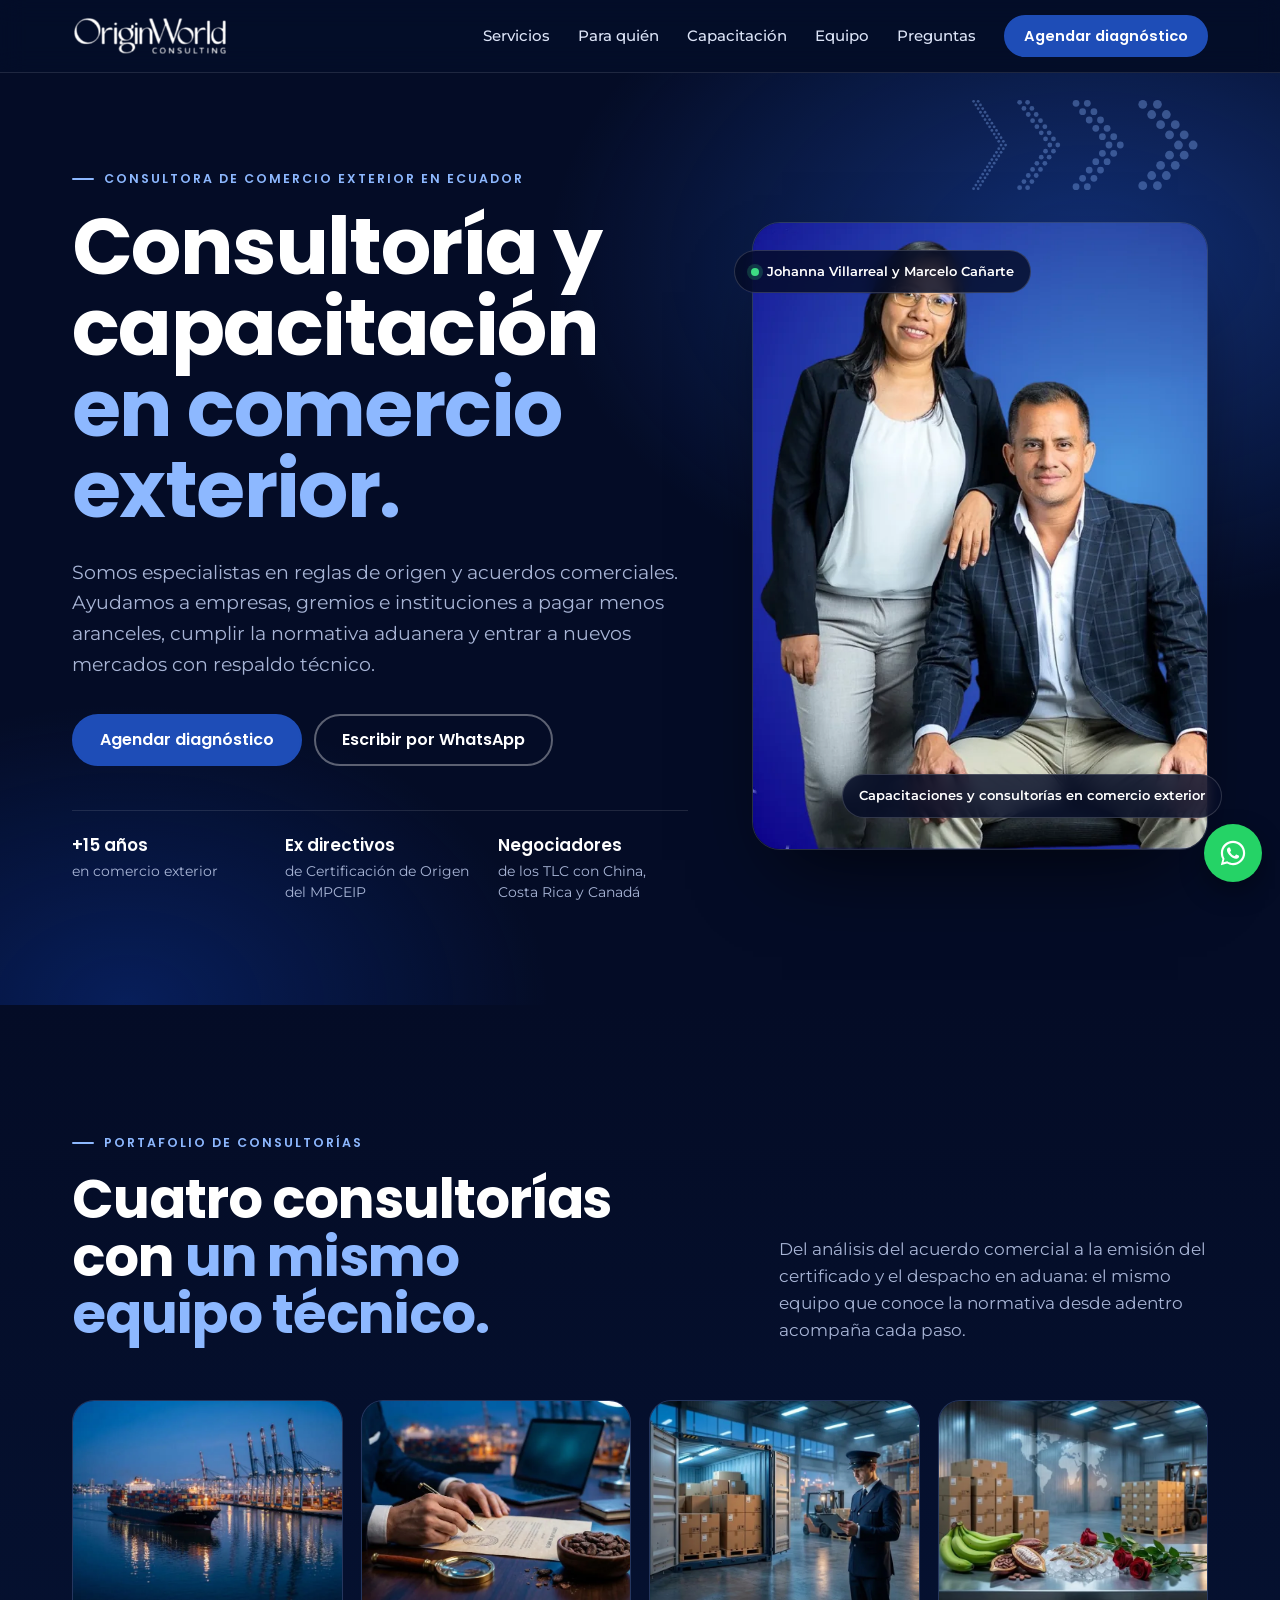
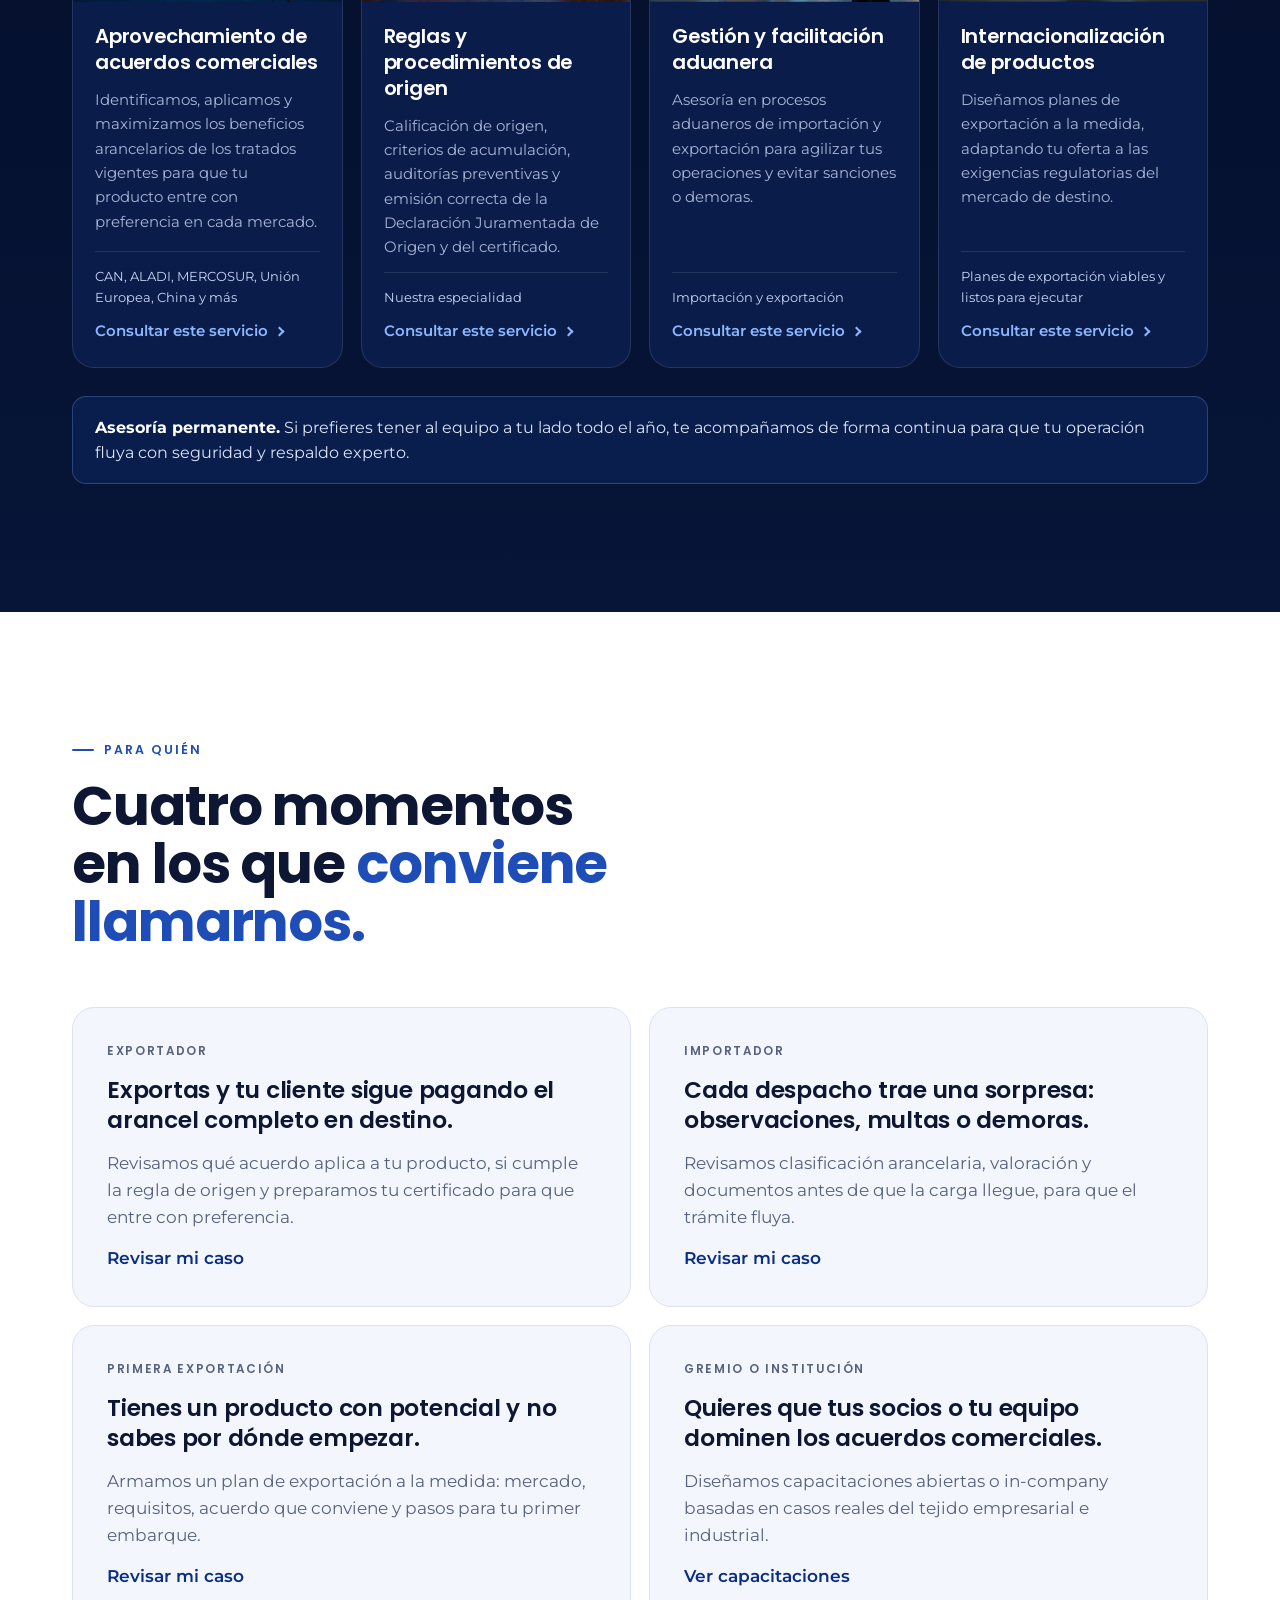
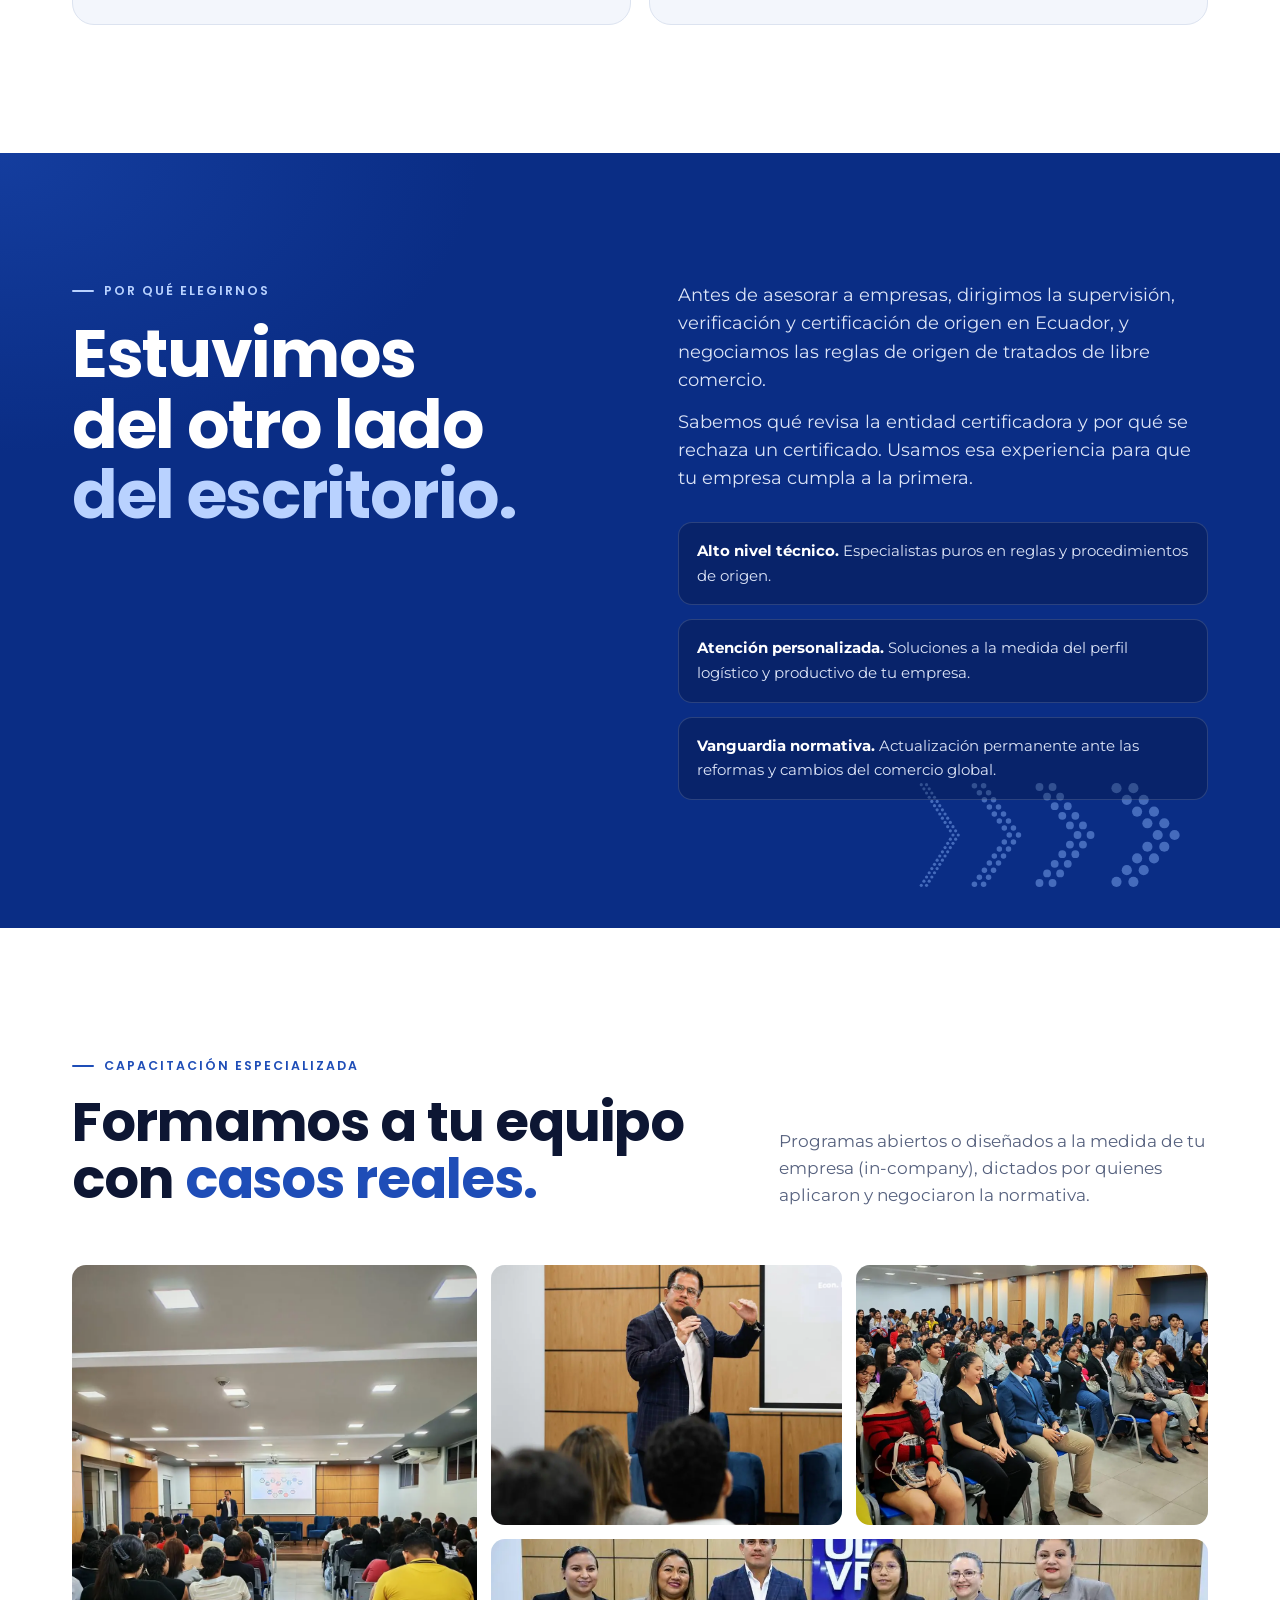
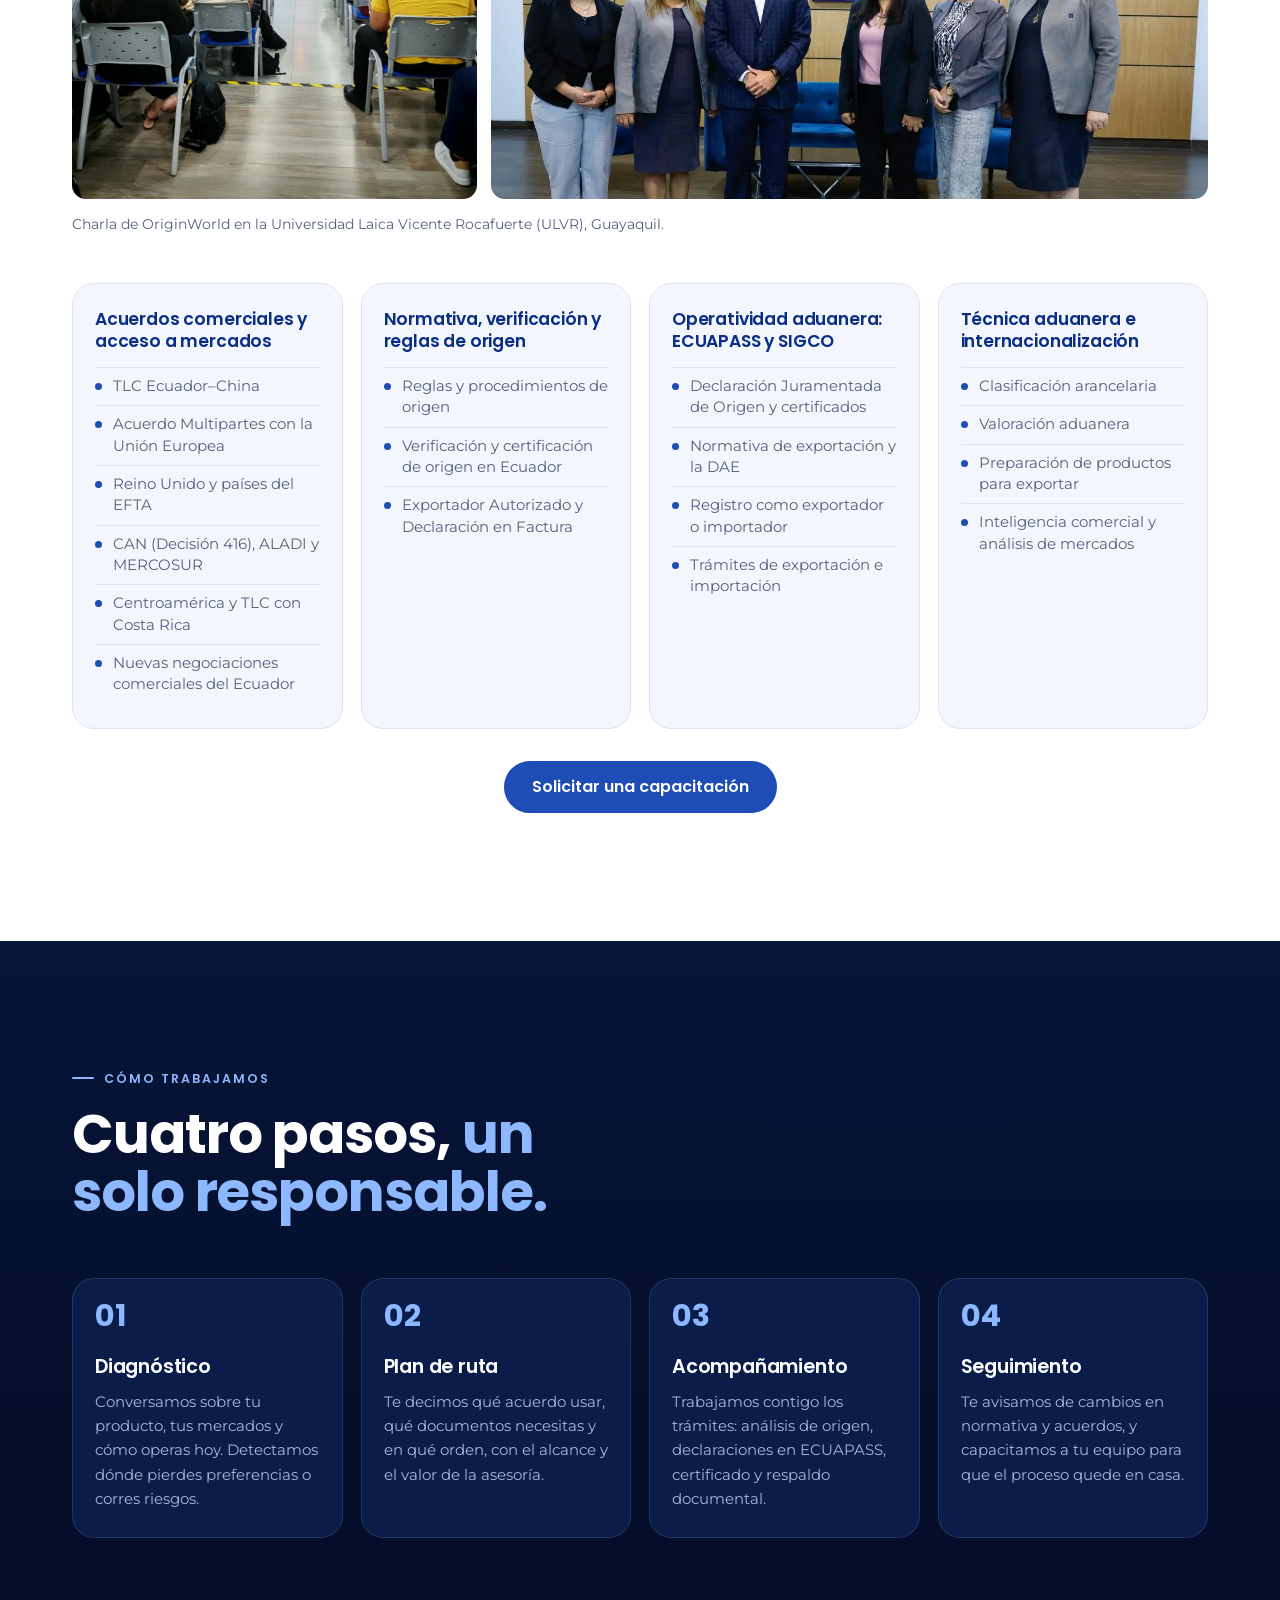
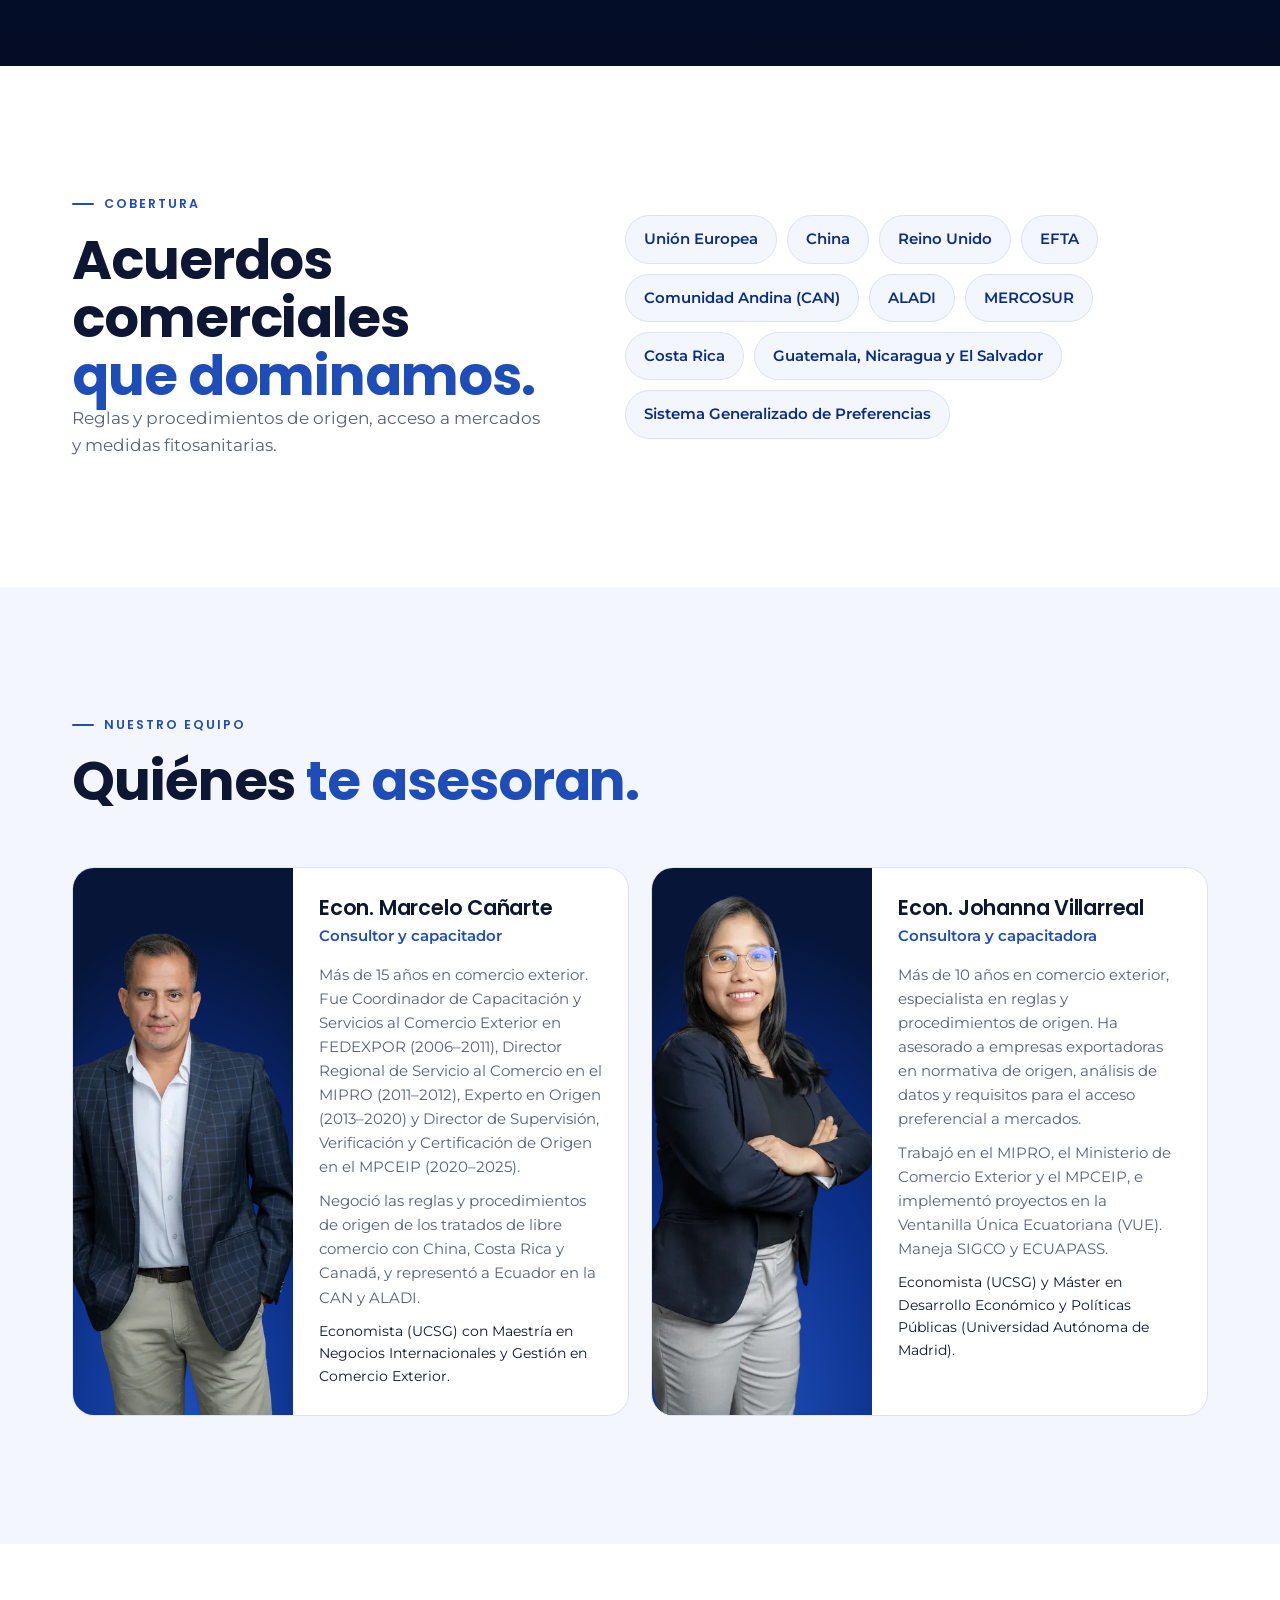
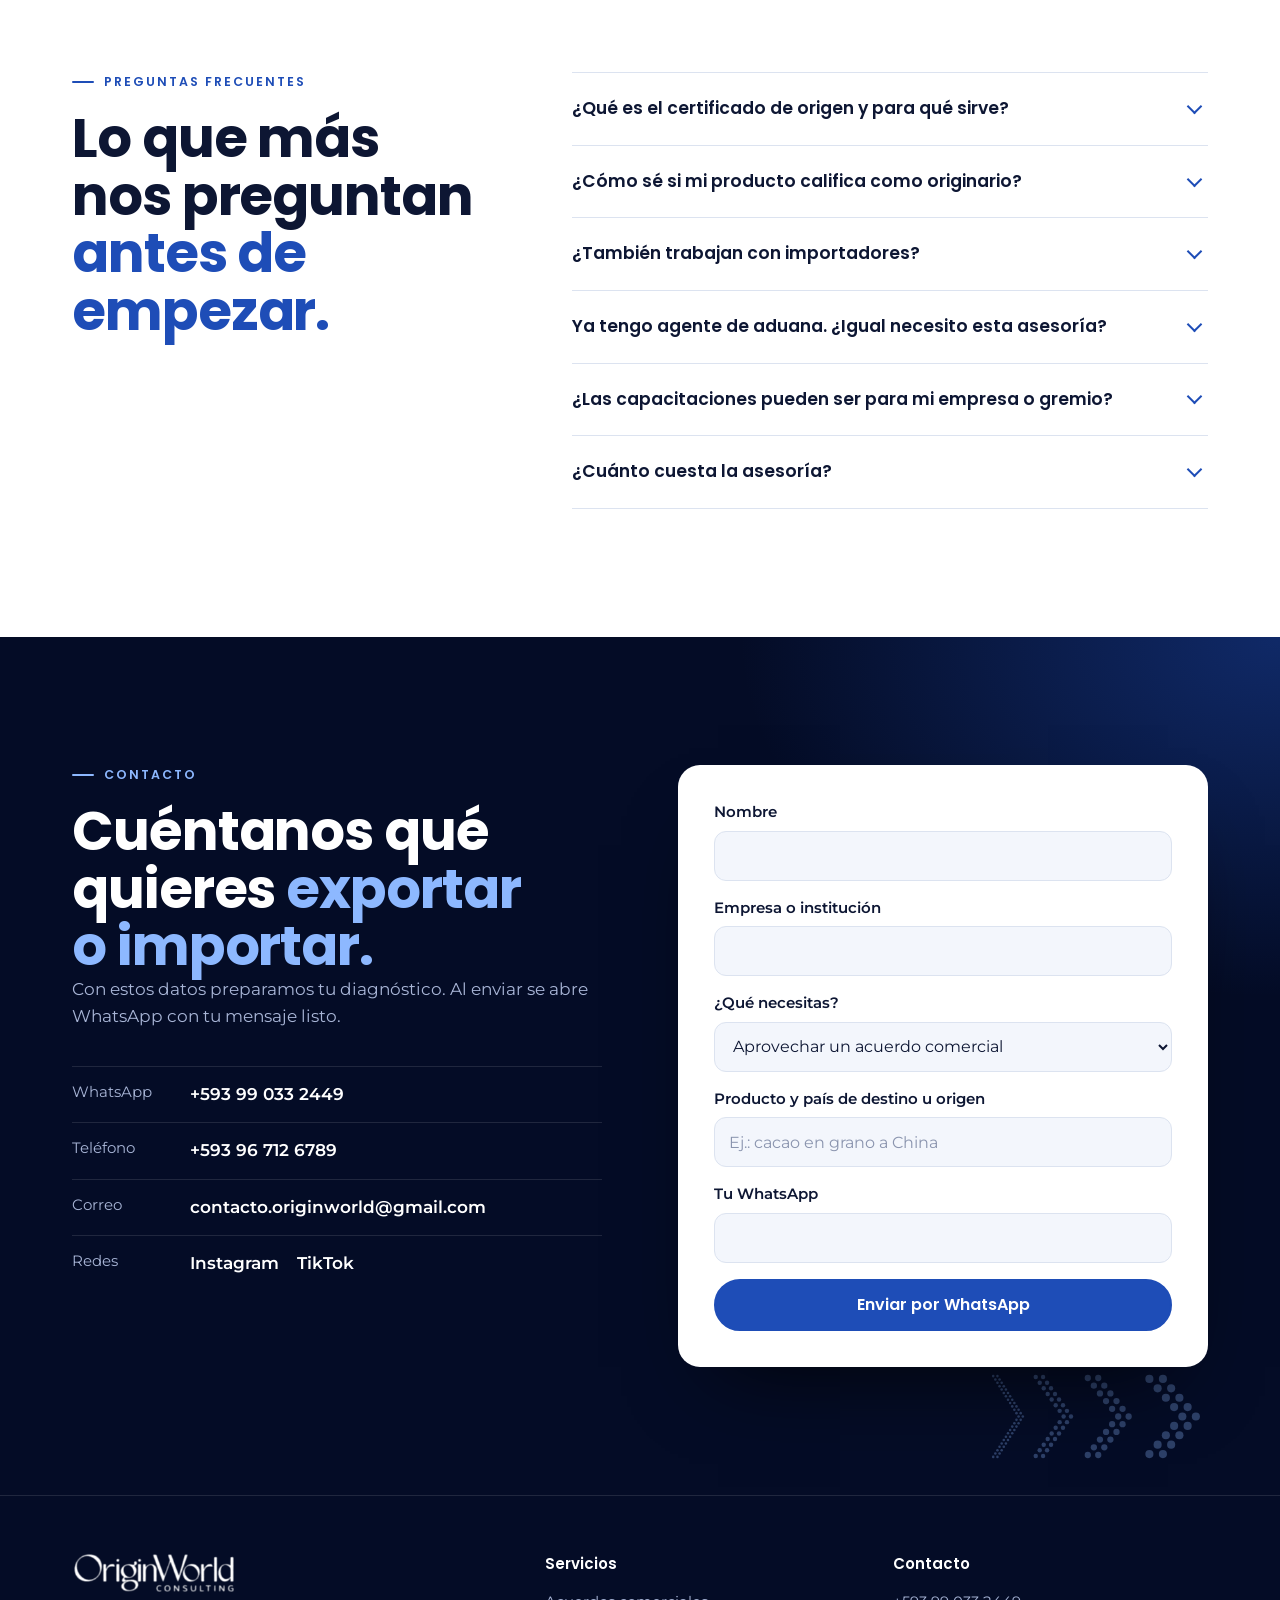
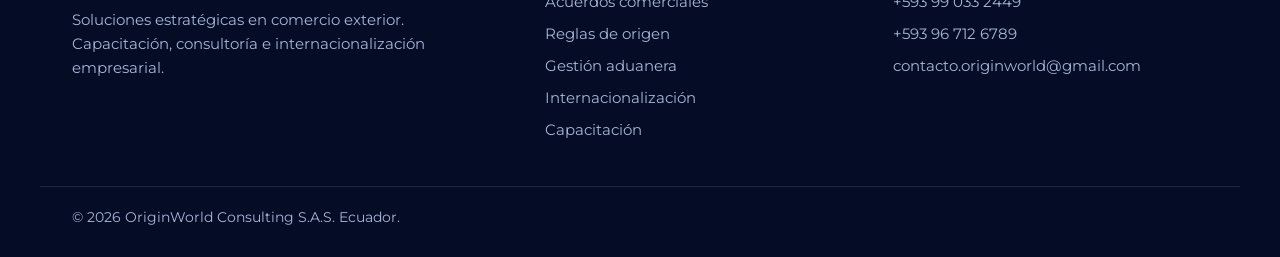
==== commit fa42e02d: "Correcciones de Johanna en textos de origen - Sección del escritorio: 'en el Ministerio' pasa a 'en " ====
--- a/index.html
+++ b/index.html
@@ -205,10 +205,10 @@
           <h2 id="diferencia-titulo">Estuvimos del otro lado <span class="hl">del escritorio.</span></h2>
         </div>
         <div class="statement-copy">
-          <p>Antes de asesorar a empresas, dirigimos la supervisión, verificación y certificación de origen en el Ministerio, y negociamos las reglas de origen de tratados de libre comercio.</p>
+          <p>Antes de asesorar a empresas, dirigimos la supervisión, verificación y certificación de origen en Ecuador, y negociamos las reglas de origen de tratados de libre comercio.</p>
           <p>Sabemos qué revisa la entidad certificadora y por qué se rechaza un certificado. Usamos esa experiencia para que tu empresa cumpla a la primera.</p>
           <ul class="why">
-            <li><strong>Alto nivel técnico.</strong> Especialistas puros en reglas de origen, gestión aduanera y facilitación del comercio.</li>
+            <li><strong>Alto nivel técnico.</strong> Especialistas puros en reglas y procedimientos de origen.</li>
             <li><strong>Atención personalizada.</strong> Soluciones a la medida del perfil logístico y productivo de tu empresa.</li>
             <li><strong>Vanguardia normativa.</strong> Actualización permanente ante las reformas y cambios del comercio global.</li>
           </ul>
@@ -258,10 +258,9 @@
           <article>
             <h3>Normativa, verificación y reglas de origen</h3>
             <ul>
-              <li>La regla de origen en los acuerdos internacionales</li>
+              <li>Reglas y procedimientos de origen</li>
               <li>Verificación y certificación de origen en Ecuador</li>
               <li>Exportador Autorizado y Declaración en Factura</li>
-              <li>Sistema Generalizado de Preferencias (SGP)</li>
             </ul>
           </article>
           <article>
@@ -325,7 +324,7 @@
         <div>
           <p class="eyebrow">Cobertura</p>
           <h2 id="acuerdos-titulo">Acuerdos comerciales <span class="hl">que dominamos.</span></h2>
-          <p class="section-lead">Reglas de origen, acumulación, facturación a terceros y expedición directa de cada uno.</p>
+          <p class="section-lead">Reglas y procedimientos de origen, acceso a mercados y medidas fitosanitarias.</p>
         </div>
         <ul class="agreement-list">
           <li>Unión Europea</li>
--- a/assets/css/styles.css
+++ b/assets/css/styles.css
@@ -253,8 +253,8 @@
 /* Equipo */
 .people { display: grid; grid-template-columns: repeat(2, minmax(0, 1fr)); gap: 22px; }
 .person { background: var(--surface); border: 1px solid var(--line); border-radius: var(--r-lg); overflow: hidden; display: grid; grid-template-columns: 220px minmax(0, 1fr); }
-.person-photo { background: radial-gradient(120% 90% at 50% 100%, #1E4DB7, #0A2D85 55%, #061538); display: flex; align-items: flex-end; justify-content: center; padding-top: 22px; }
-.person-photo img { width: 100%; height: auto; max-height: 340px; object-fit: contain; object-position: bottom; }
+.person-photo { background: radial-gradient(120% 90% at 50% 100%, #1E4DB7, #0A2D85 55%, #061538); display: flex; align-items: flex-end; justify-content: center; padding-top: 18px; min-height: 100%; }
+.person-photo img { width: 100%; height: 100%; object-fit: cover; object-position: 50% 0; }
 .person-body { padding: 26px 26px 28px; }
 .person h3 { font-size: 1.3rem; color: var(--text); }
 .person .role { color: var(--brand-500); font-weight: 600; font-size: .92rem; margin: 4px 0 14px; }
@@ -331,7 +331,8 @@
   .topics { grid-template-columns: repeat(2, minmax(0, 1fr)); }
   .steps { grid-template-columns: repeat(2, minmax(0, 1fr)); }
   .person { grid-template-columns: 1fr; }
-  .person-photo img { max-height: 300px; width: auto; }
+  .person-photo { min-height: 0; }
+  .person-photo img { height: 300px; width: auto; object-fit: contain; }
 }
 @media (max-width: 900px) {
   .hero-grid, .section-head, .statement-grid, .agreements-grid, .faq-grid, .contact-grid { grid-template-columns: 1fr; }
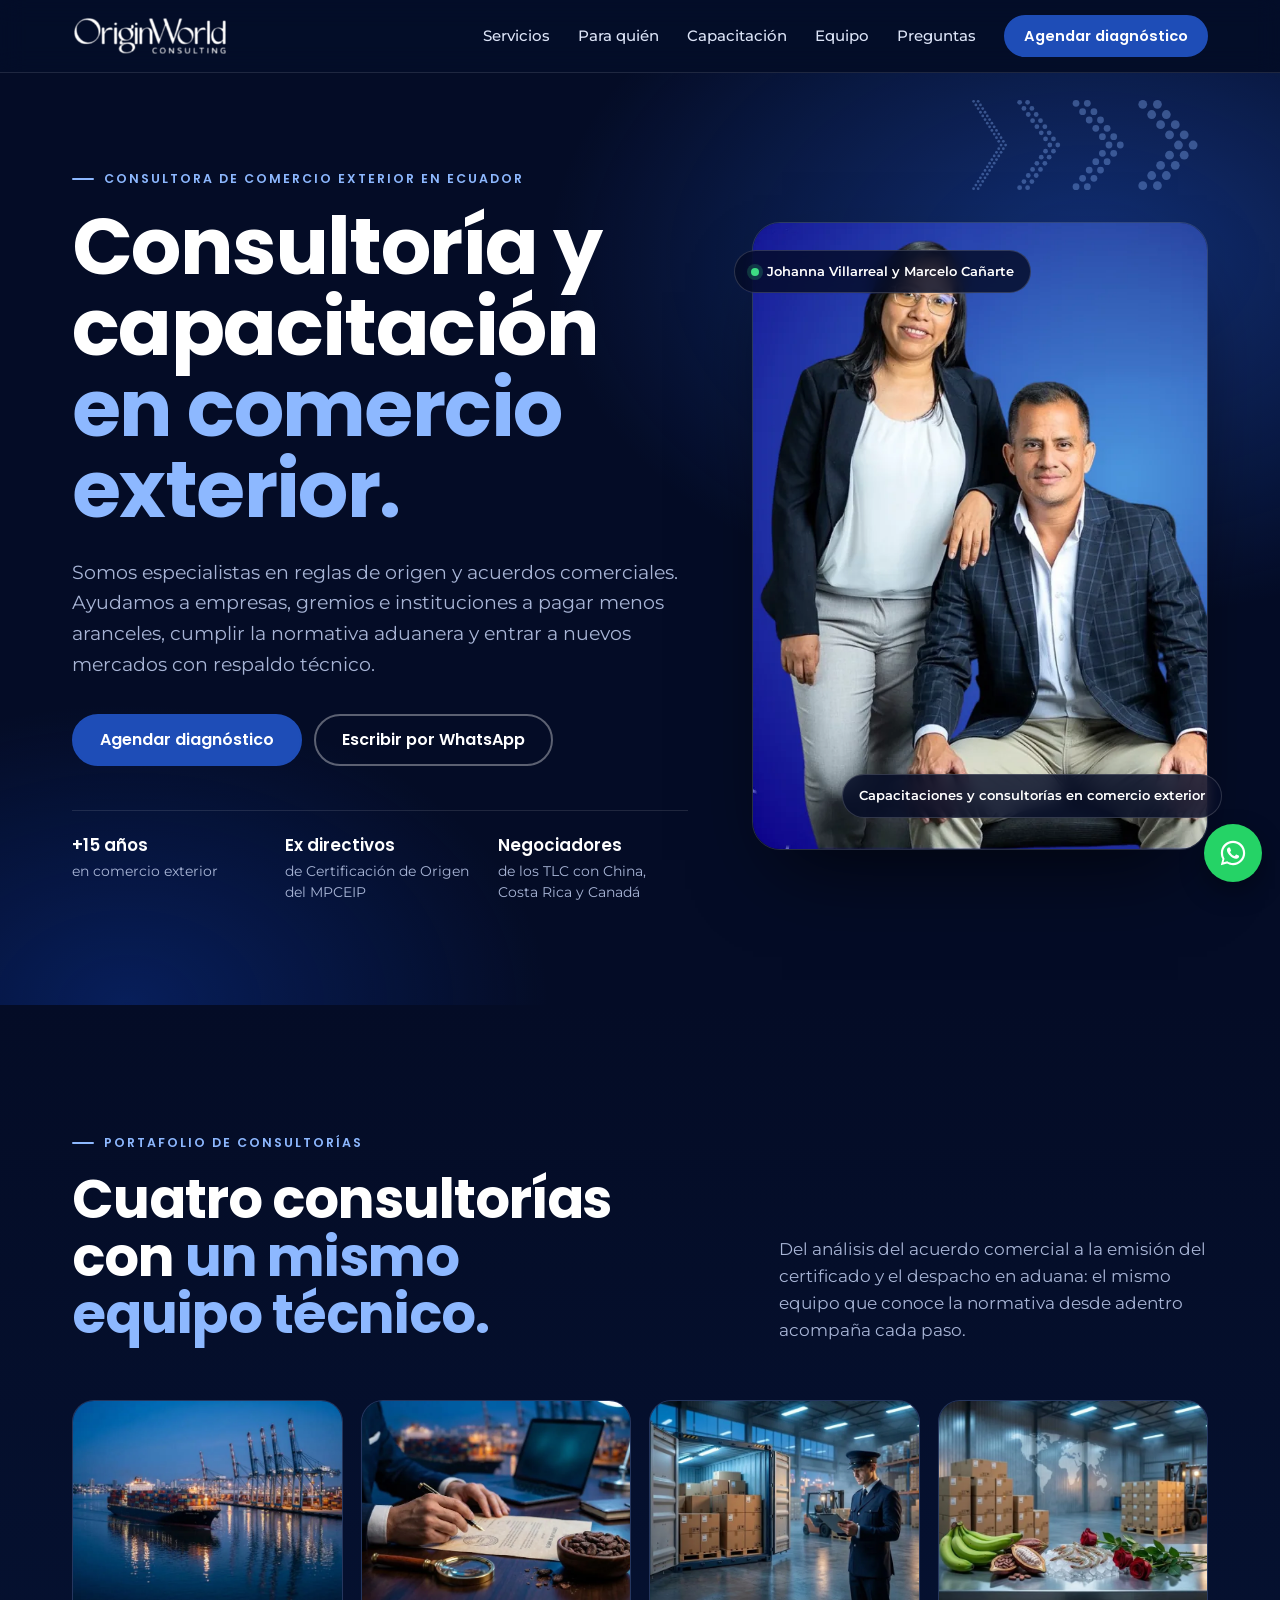
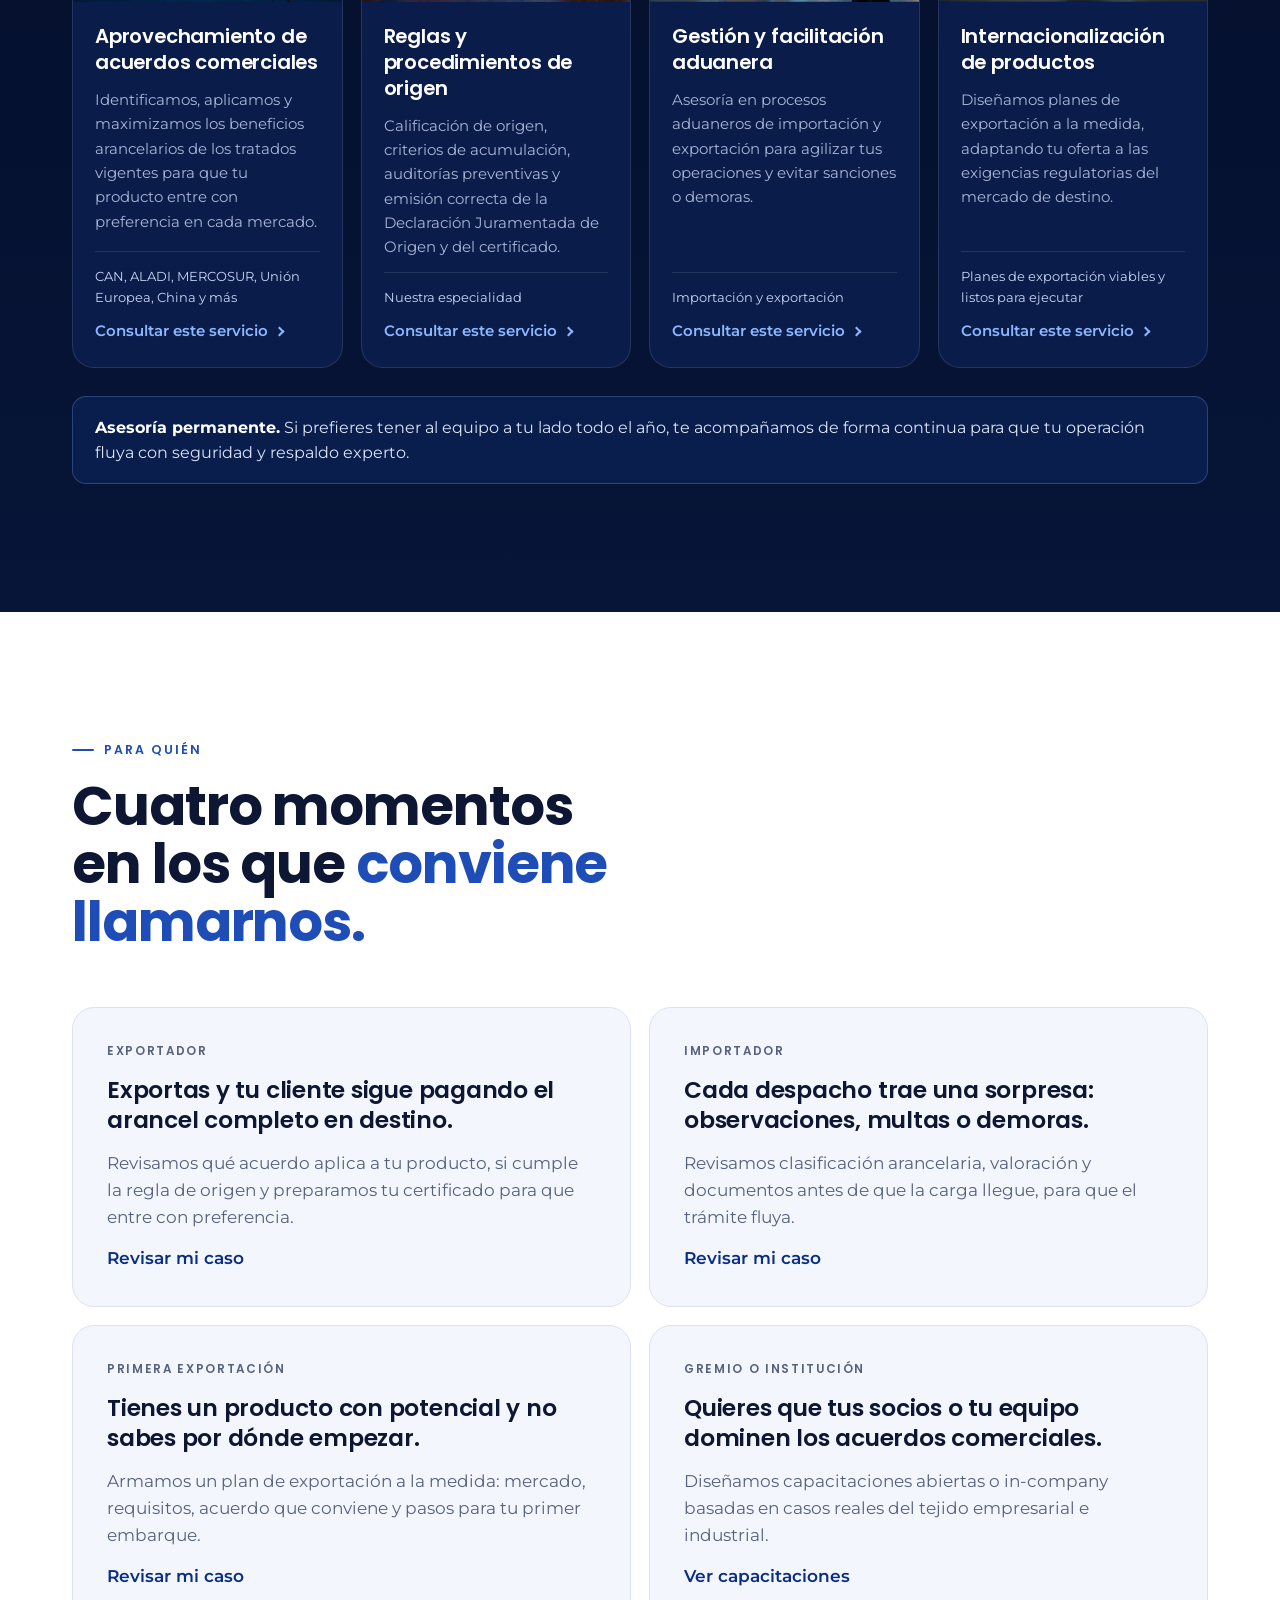
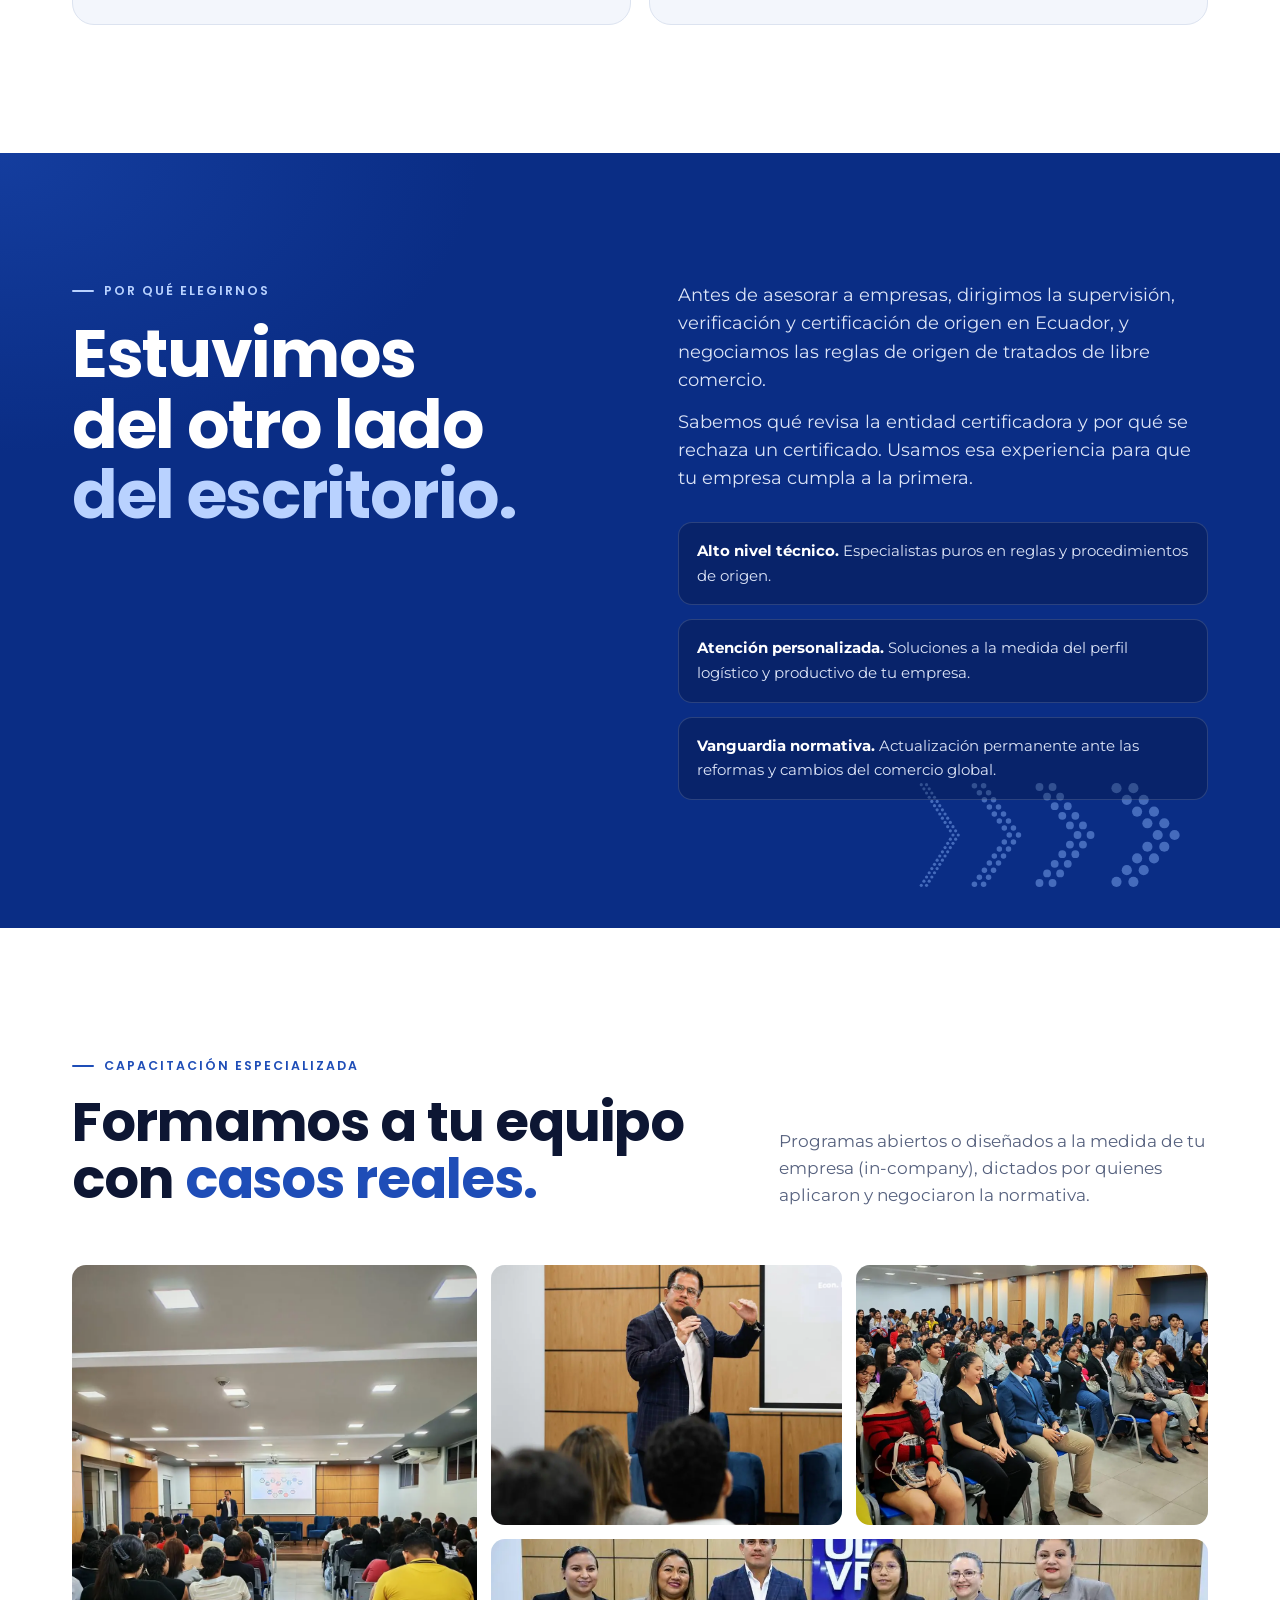
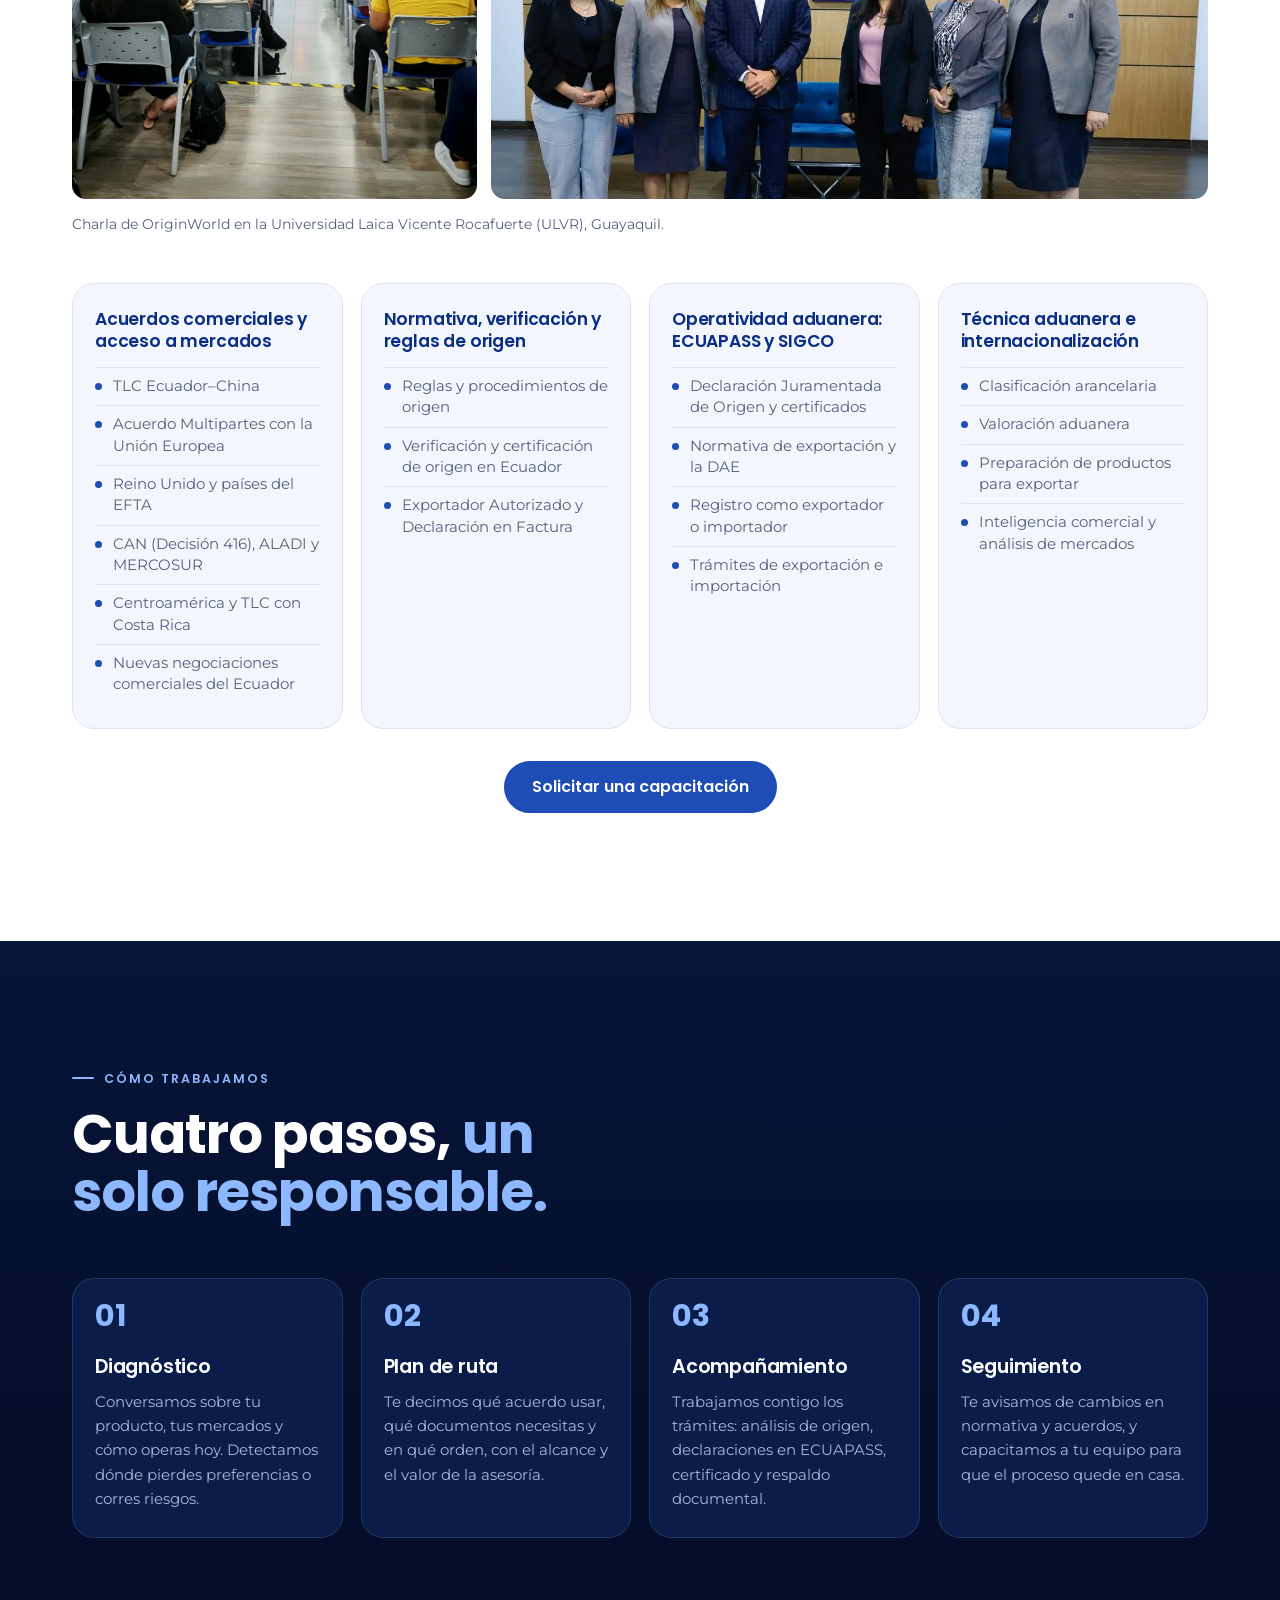
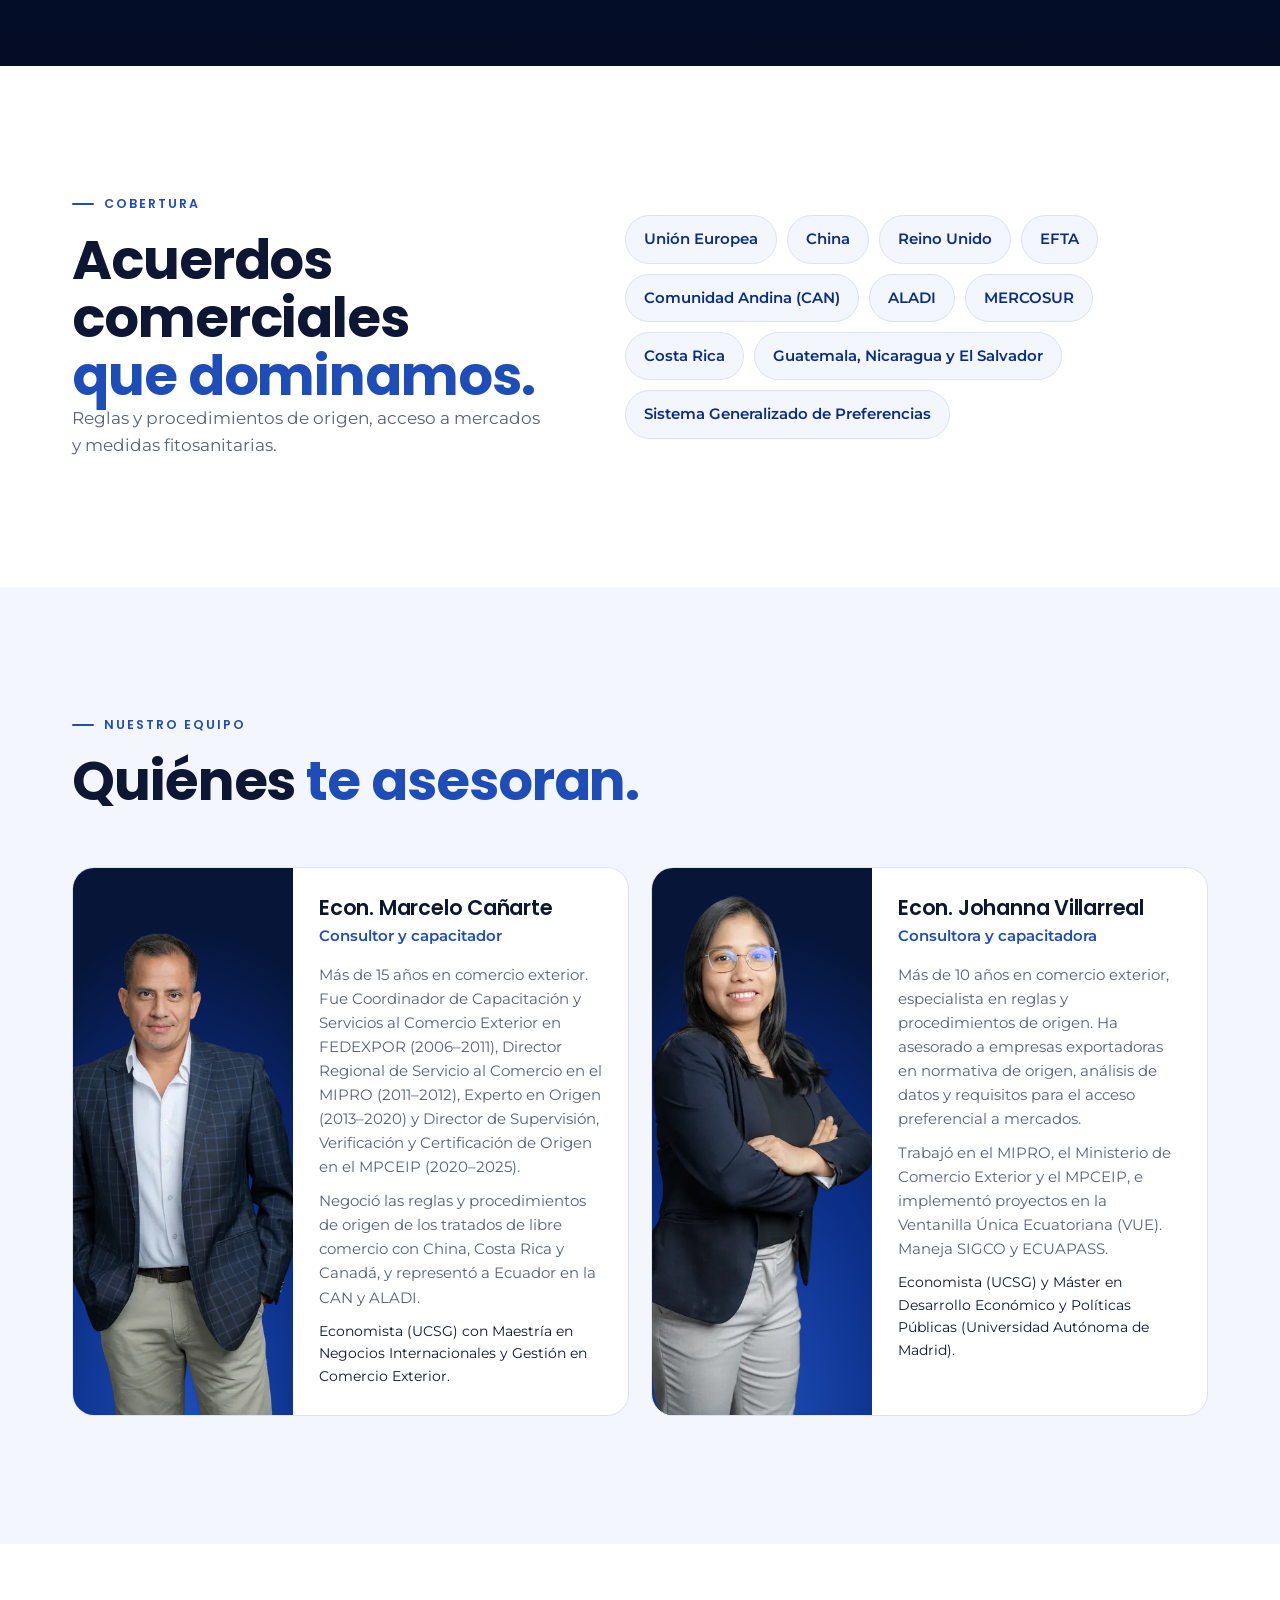
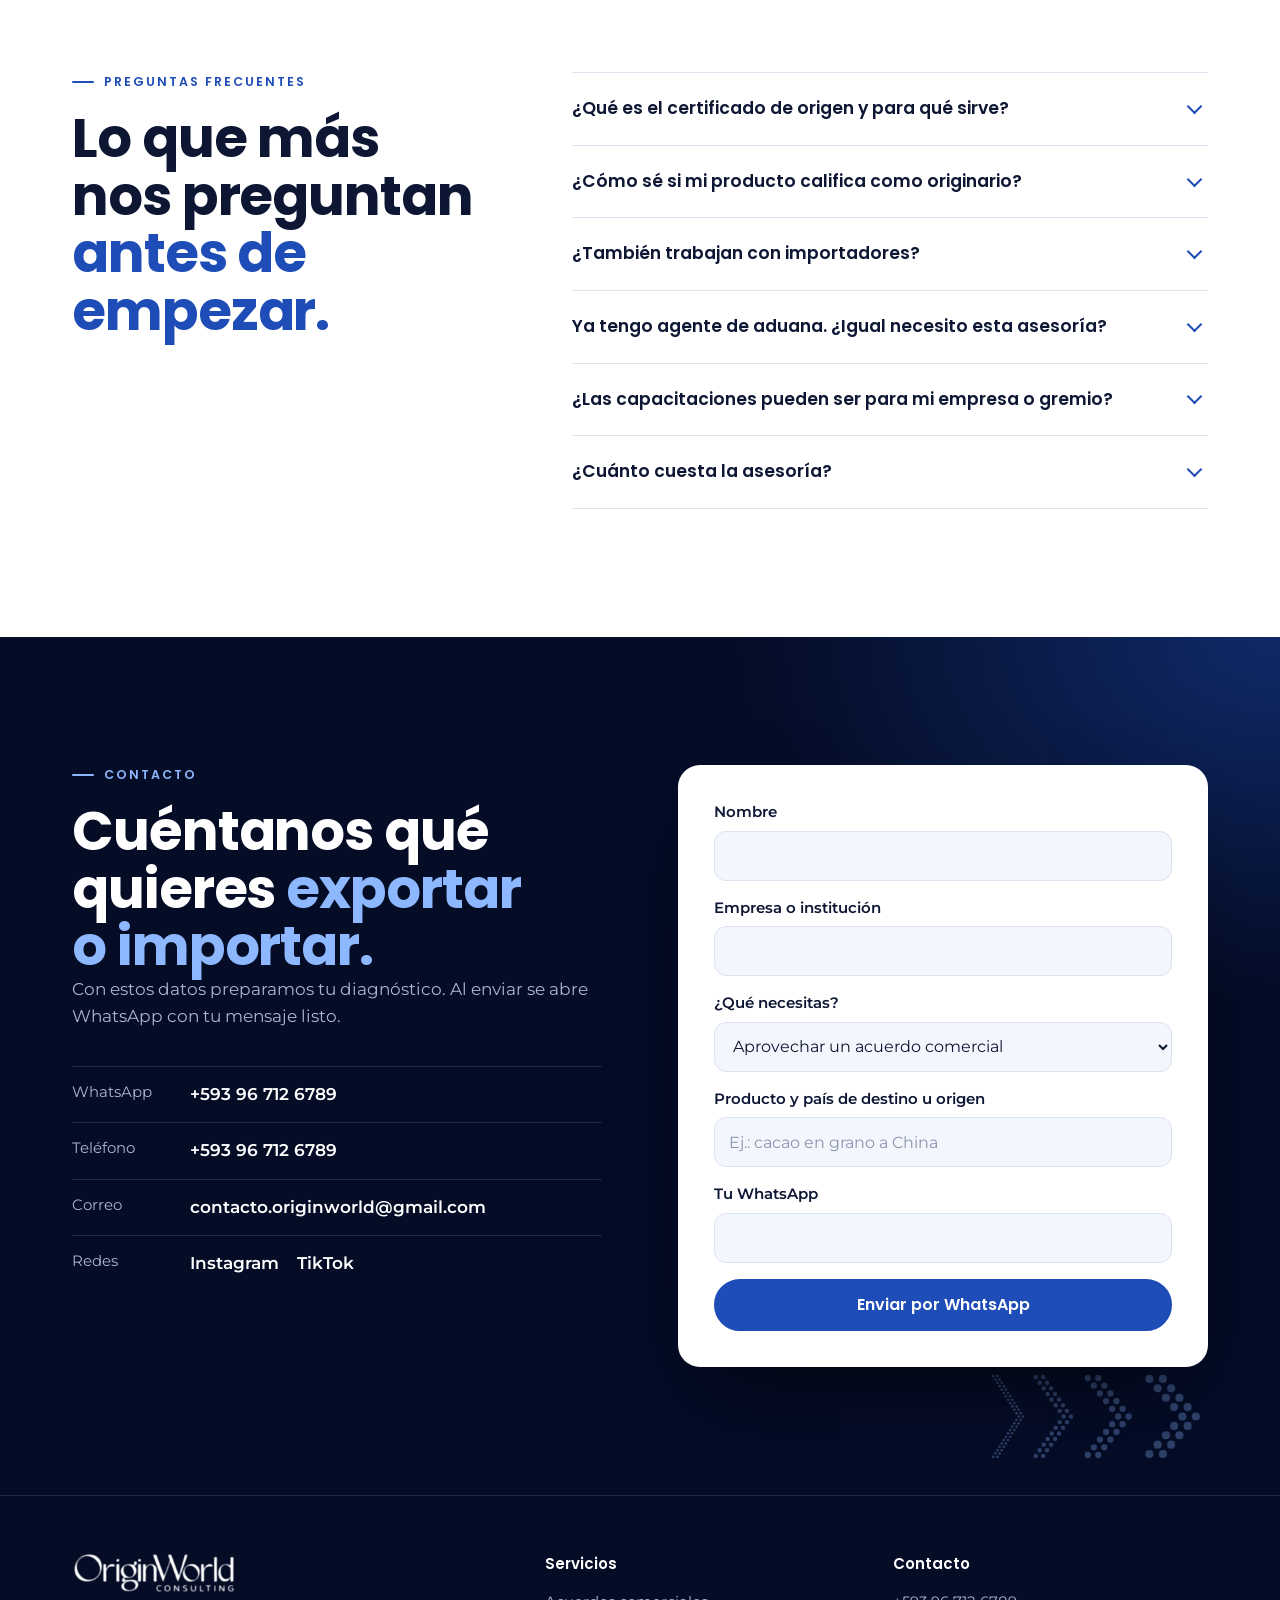
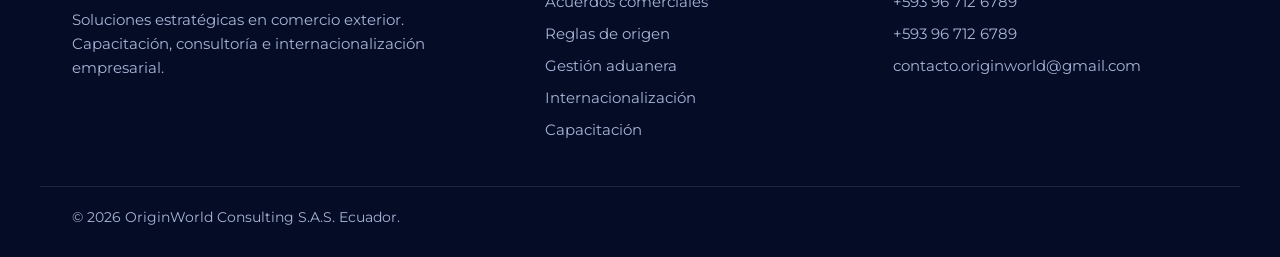
==== commit f152e6c7: "WhatsApp: todos los botones y el formulario van al +593 96 712 6789 Co-Authored-By: Claude Opus 5.5 " ====
--- a/index.html
+++ b/index.html
@@ -30,7 +30,7 @@
     "alternateName": "Origin World",
     "slogan": "Soluciones estratégicas en comercio exterior",
     "description": "Consultoría y capacitación en comercio exterior: acuerdos comerciales, reglas y procedimientos de origen, gestión aduanera e internacionalización de productos.",
-    "telephone": ["+593990332449", "+593967126789"],
+    "telephone": "+593967126789",
     "email": "contacto.originworld@gmail.com",
     "areaServed": "EC",
     "address": { "@type": "PostalAddress", "addressCountry": "EC" },
@@ -84,7 +84,7 @@
           <p class="lead">Somos especialistas en reglas de origen y acuerdos comerciales. Ayudamos a empresas, gremios e instituciones a pagar menos aranceles, cumplir la normativa aduanera y entrar a nuevos mercados con respaldo técnico.</p>
           <div class="hero-actions">
             <a class="btn" href="#contacto">Agendar diagnóstico</a>
-            <a class="btn btn-ghost" data-wa="Hola OriginWorld, quiero asesoría en comercio exterior." href="https://wa.me/593990332449" target="_blank" rel="noopener">Escribir por WhatsApp</a>
+            <a class="btn btn-ghost" data-wa="Hola OriginWorld, quiero asesoría en comercio exterior." href="https://wa.me/593967126789" target="_blank" rel="noopener">Escribir por WhatsApp</a>
           </div>
           <ul class="hero-facts" aria-label="Respaldo del equipo">
             <li><strong>+15 años</strong> en comercio exterior</li>
@@ -122,7 +122,7 @@
               <h3>Aprovechamiento de acuerdos comerciales</h3>
               <p>Identificamos, aplicamos y maximizamos los beneficios arancelarios de los tratados vigentes para que tu producto entre con preferencia en cada mercado.</p>
               <p class="service-foot">CAN, ALADI, MERCOSUR, Unión Europea, China y más</p>
-              <a class="service-link" data-wa="Hola OriginWorld, me interesa la consultoría de aprovechamiento de acuerdos comerciales." href="https://wa.me/593990332449" target="_blank" rel="noopener">Consultar este servicio</a>
+              <a class="service-link" data-wa="Hola OriginWorld, me interesa la consultoría de aprovechamiento de acuerdos comerciales." href="https://wa.me/593967126789" target="_blank" rel="noopener">Consultar este servicio</a>
             </div>
           </article>
           <article class="service-card" role="listitem">
@@ -131,7 +131,7 @@
               <h3>Reglas y procedimientos de origen</h3>
               <p>Calificación de origen, criterios de acumulación, auditorías preventivas y emisión correcta de la Declaración Juramentada de Origen y del certificado.</p>
               <p class="service-foot">Nuestra especialidad</p>
-              <a class="service-link" data-wa="Hola OriginWorld, me interesa la consultoría de reglas y procedimientos de origen." href="https://wa.me/593990332449" target="_blank" rel="noopener">Consultar este servicio</a>
+              <a class="service-link" data-wa="Hola OriginWorld, me interesa la consultoría de reglas y procedimientos de origen." href="https://wa.me/593967126789" target="_blank" rel="noopener">Consultar este servicio</a>
             </div>
           </article>
           <article class="service-card" role="listitem">
@@ -140,7 +140,7 @@
               <h3>Gestión y facilitación aduanera</h3>
               <p>Asesoría en procesos aduaneros de importación y exportación para agilizar tus operaciones y evitar sanciones o demoras.</p>
               <p class="service-foot">Importación y exportación</p>
-              <a class="service-link" data-wa="Hola OriginWorld, me interesa la consultoría de gestión y facilitación aduanera." href="https://wa.me/593990332449" target="_blank" rel="noopener">Consultar este servicio</a>
+              <a class="service-link" data-wa="Hola OriginWorld, me interesa la consultoría de gestión y facilitación aduanera." href="https://wa.me/593967126789" target="_blank" rel="noopener">Consultar este servicio</a>
             </div>
           </article>
           <article class="service-card" role="listitem">
@@ -149,7 +149,7 @@
               <h3>Internacionalización de productos</h3>
               <p>Diseñamos planes de exportación a la medida, adaptando tu oferta a las exigencias regulatorias del mercado de destino.</p>
               <p class="service-foot">Planes de exportación viables y listos para ejecutar</p>
-              <a class="service-link" data-wa="Hola OriginWorld, me interesa la consultoría de internacionalización de productos." href="https://wa.me/593990332449" target="_blank" rel="noopener">Consultar este servicio</a>
+              <a class="service-link" data-wa="Hola OriginWorld, me interesa la consultoría de internacionalización de productos." href="https://wa.me/593967126789" target="_blank" rel="noopener">Consultar este servicio</a>
             </div>
           </article>
         </div>
@@ -283,7 +283,7 @@
           </article>
         </div>
         <div class="training-cta">
-          <a class="btn" data-wa="Hola OriginWorld, quiero información sobre capacitaciones para mi empresa." href="https://wa.me/593990332449" target="_blank" rel="noopener">Solicitar una capacitación</a>
+          <a class="btn" data-wa="Hola OriginWorld, quiero información sobre capacitaciones para mi empresa." href="https://wa.me/593967126789" target="_blank" rel="noopener">Solicitar una capacitación</a>
         </div>
       </div>
     </section>
@@ -420,7 +420,7 @@
           <h2 id="contacto-titulo">Cuéntanos qué quieres <span class="hl">exportar o importar.</span></h2>
           <p class="section-lead">Con estos datos preparamos tu diagnóstico. Al enviar se abre WhatsApp con tu mensaje listo.</p>
           <ul class="contact-direct">
-            <li><span>WhatsApp</span><a href="https://wa.me/593990332449" target="_blank" rel="noopener">+593 99 033 2449</a></li>
+            <li><span>WhatsApp</span><a href="https://wa.me/593967126789" target="_blank" rel="noopener">+593 96 712 6789</a></li>
             <li><span>Teléfono</span><a href="tel:+593967126789">+593 96 712 6789</a></li>
             <li><span>Correo</span><a href="mailto:contacto.originworld@gmail.com">contacto.originworld@gmail.com</a></li>
             <li><span>Redes</span><span class="socials"><a href="https://www.instagram.com/originworld.ec/" target="_blank" rel="noopener">Instagram</a><a href="https://www.tiktok.com/@originworld.ec" target="_blank" rel="noopener">TikTok</a></span></li>
@@ -478,7 +478,7 @@
       </nav>
       <div>
         <p class="footer-title">Contacto</p>
-        <a href="https://wa.me/593990332449" target="_blank" rel="noopener">+593 99 033 2449</a>
+        <a href="https://wa.me/593967126789" target="_blank" rel="noopener">+593 96 712 6789</a>
         <a href="tel:+593967126789">+593 96 712 6789</a>
         <a href="mailto:contacto.originworld@gmail.com">contacto.originworld@gmail.com</a>
       </div>
@@ -488,7 +488,7 @@
     </div>
   </footer>
 
-  <a class="wa-float" data-wa="Hola OriginWorld, quiero asesoría en comercio exterior." href="https://wa.me/593990332449" target="_blank" rel="noopener" aria-label="Escribir por WhatsApp">
+  <a class="wa-float" data-wa="Hola OriginWorld, quiero asesoría en comercio exterior." href="https://wa.me/593967126789" target="_blank" rel="noopener" aria-label="Escribir por WhatsApp">
     <svg viewBox="0 0 32 32" aria-hidden="true"><path fill="currentColor" d="M16.04 3C8.86 3 3.03 8.82 3.03 16c0 2.29.6 4.53 1.74 6.5L3 29l6.68-1.74A12.95 12.95 0 0 0 16.04 29C23.2 29 29 23.18 29 16S23.2 3 16.04 3Zm0 23.67c-2.03 0-4.02-.55-5.75-1.58l-.41-.25-3.96 1.03 1.06-3.86-.27-.4A10.6 10.6 0 0 1 5.37 16c0-5.88 4.79-10.67 10.67-10.67 5.87 0 10.63 4.79 10.63 10.67 0 5.88-4.76 10.67-10.63 10.67Zm5.85-7.98c-.32-.16-1.89-.93-2.18-1.04-.29-.11-.5-.16-.72.16-.21.32-.82 1.04-1.01 1.25-.19.21-.37.24-.69.08-.32-.16-1.35-.5-2.57-1.59-.95-.85-1.59-1.9-1.78-2.22-.19-.32-.02-.49.14-.65.14-.14.32-.37.48-.56.16-.19.21-.32.32-.53.11-.21.05-.4-.03-.56-.08-.16-.72-1.73-.98-2.37-.26-.62-.52-.54-.72-.55h-.61c-.21 0-.56.08-.85.4-.29.32-1.11 1.09-1.11 2.66 0 1.57 1.14 3.08 1.3 3.3.16.21 2.24 3.42 5.43 4.8.76.33 1.35.52 1.81.67.76.24 1.45.21 2 .13.61-.09 1.89-.77 2.15-1.52.27-.75.27-1.39.19-1.52-.08-.13-.29-.21-.61-.37Z"/></svg>
   </a>
 
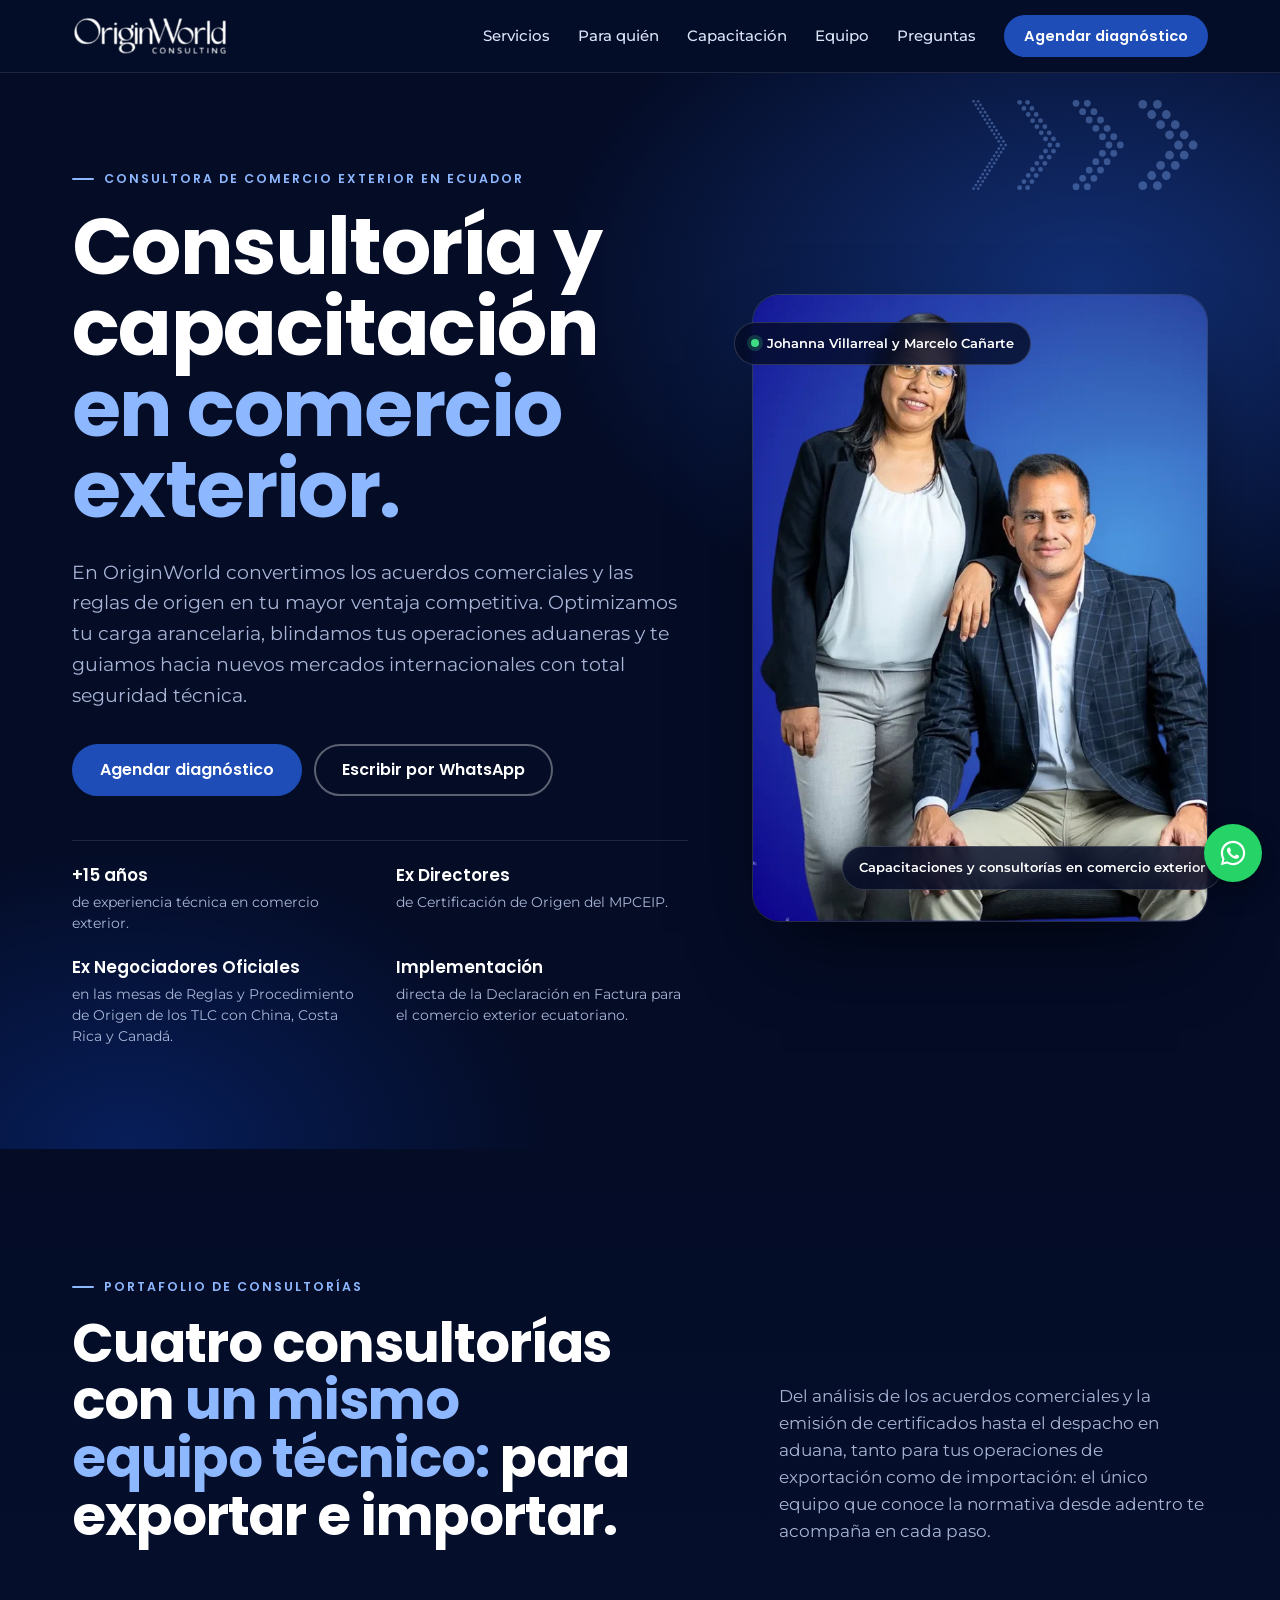
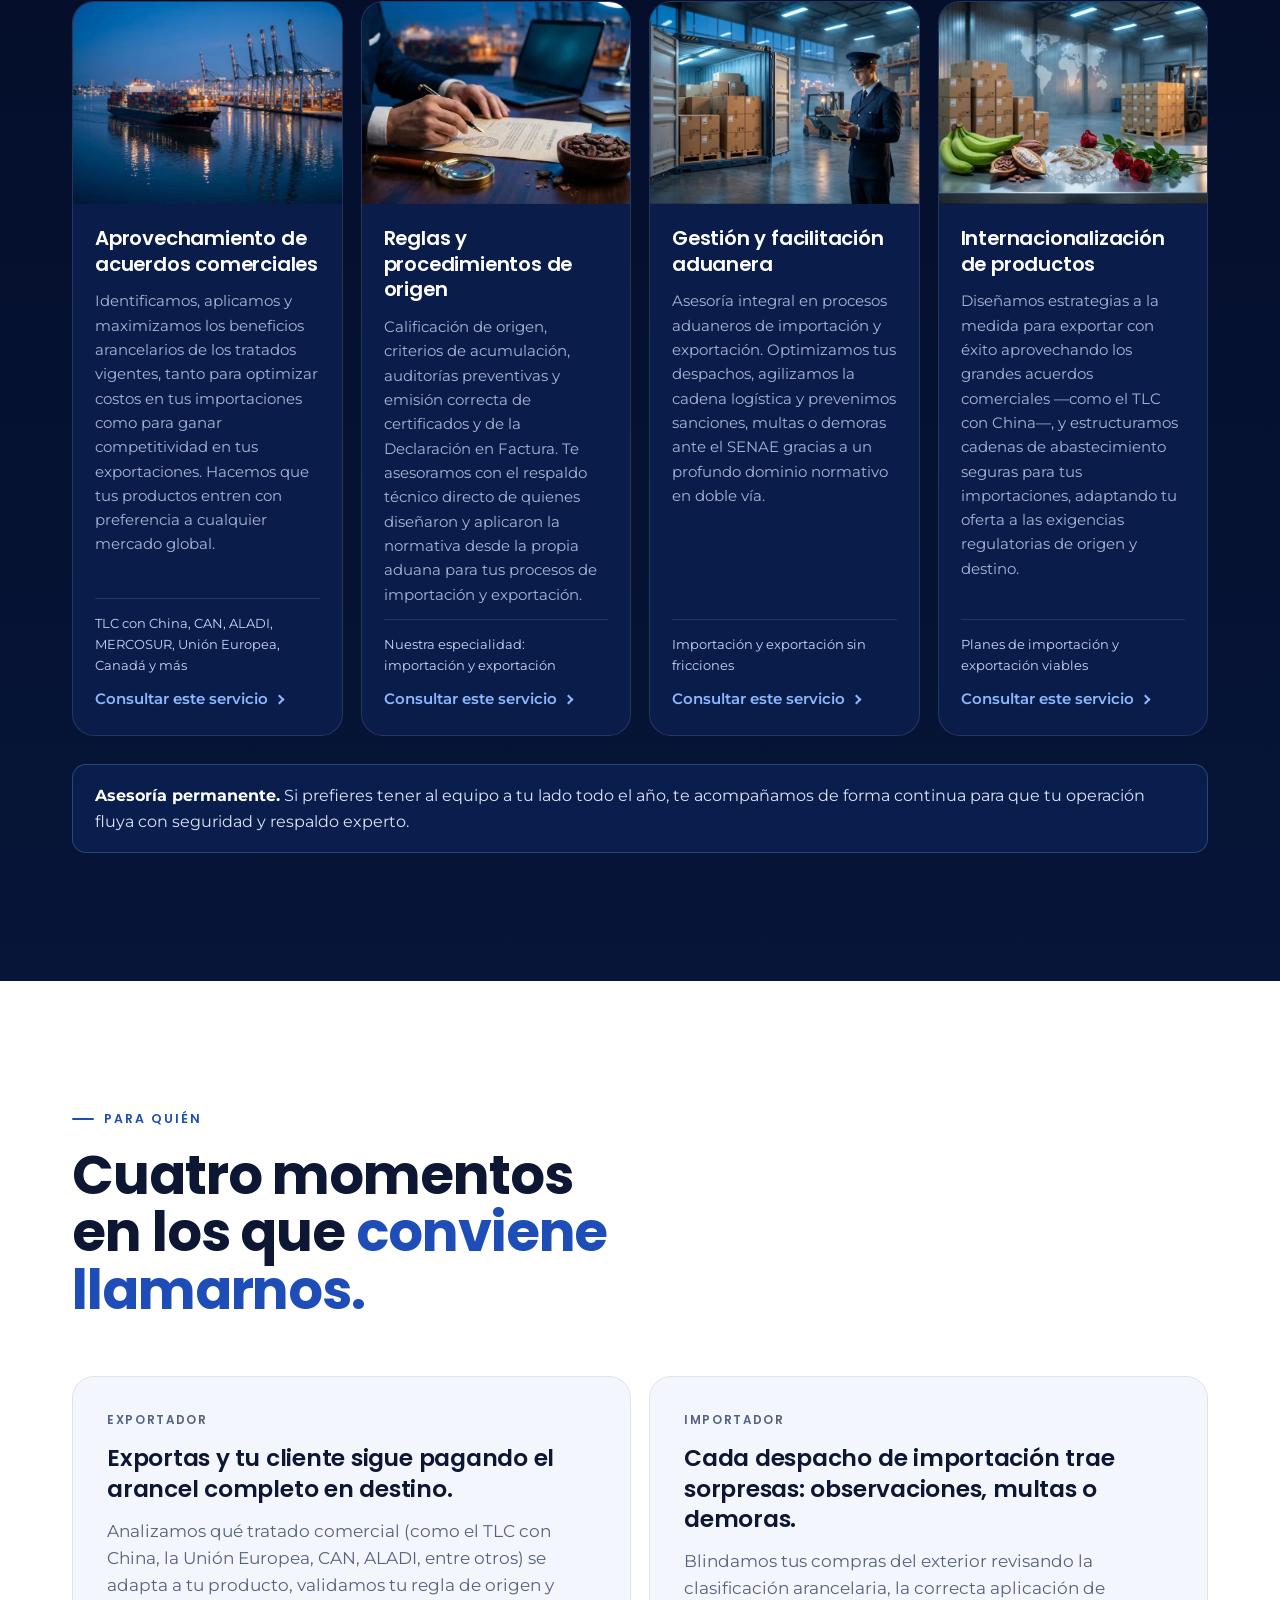
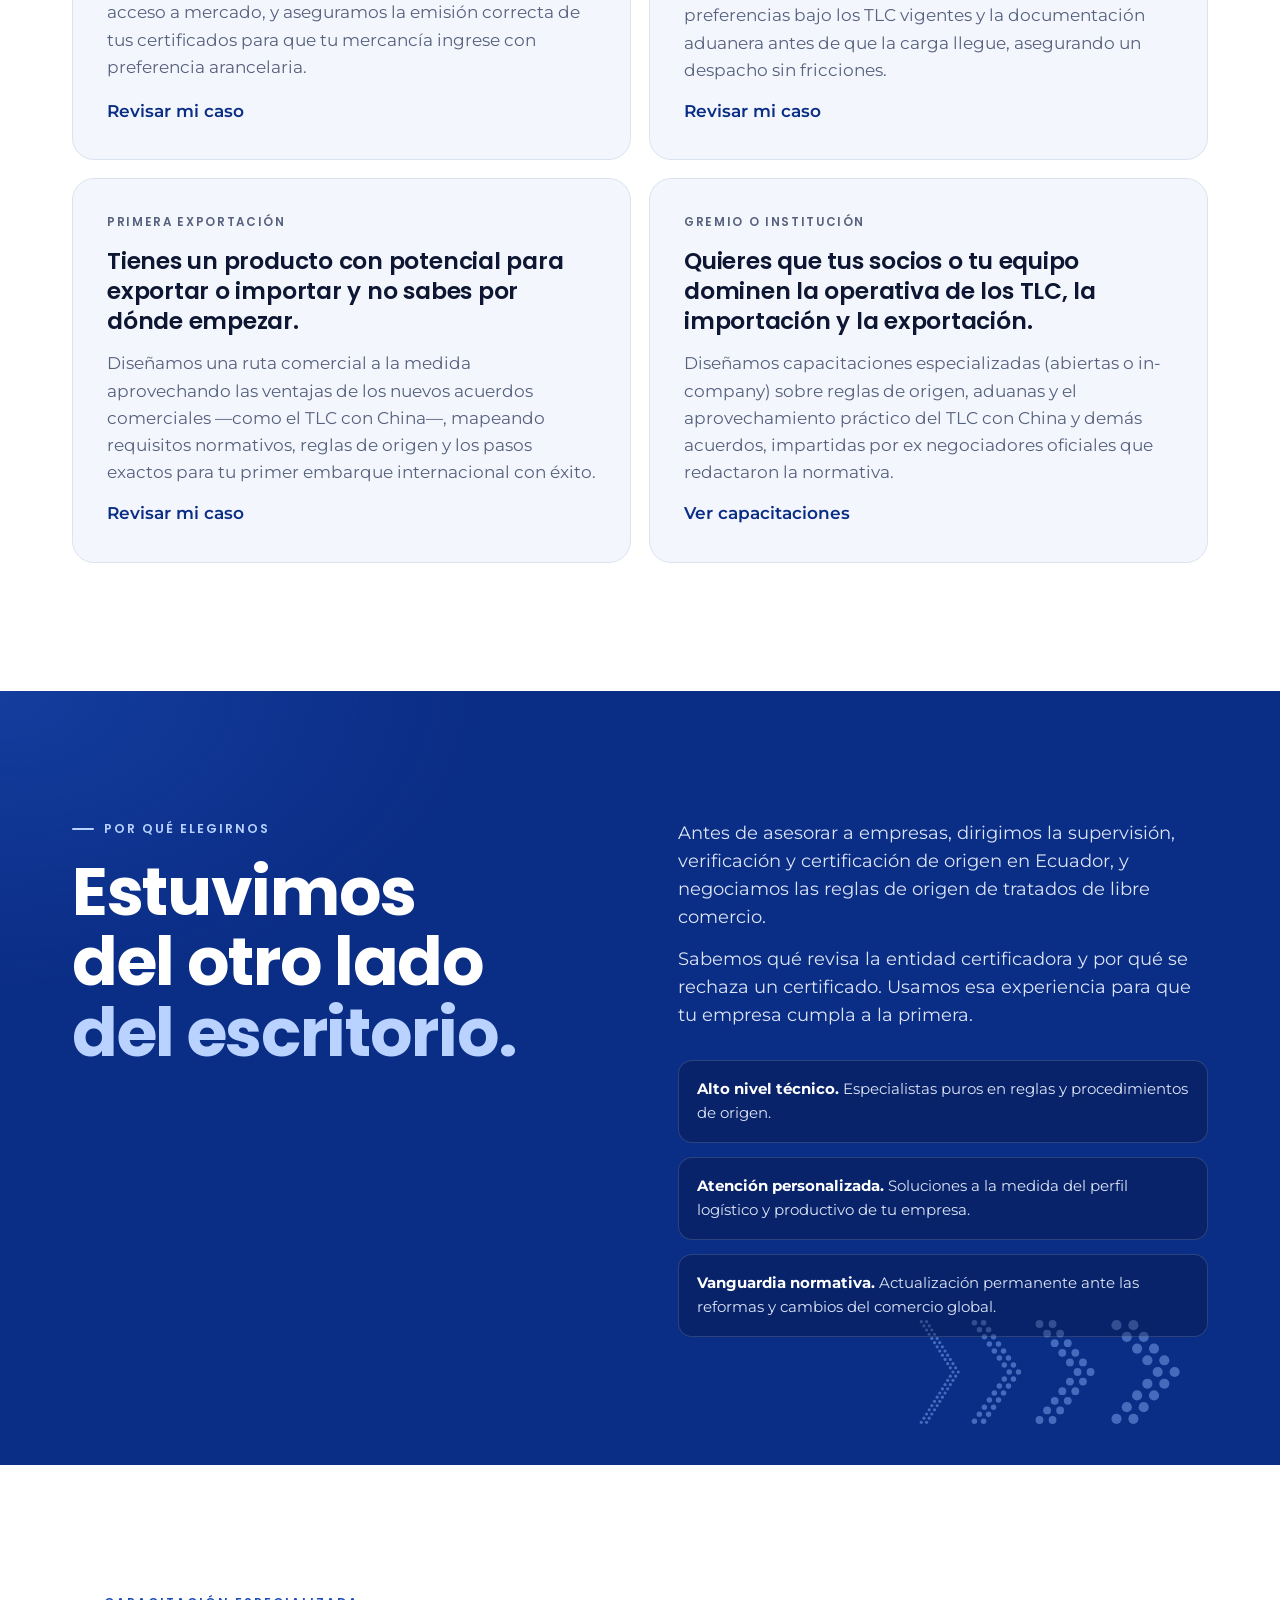
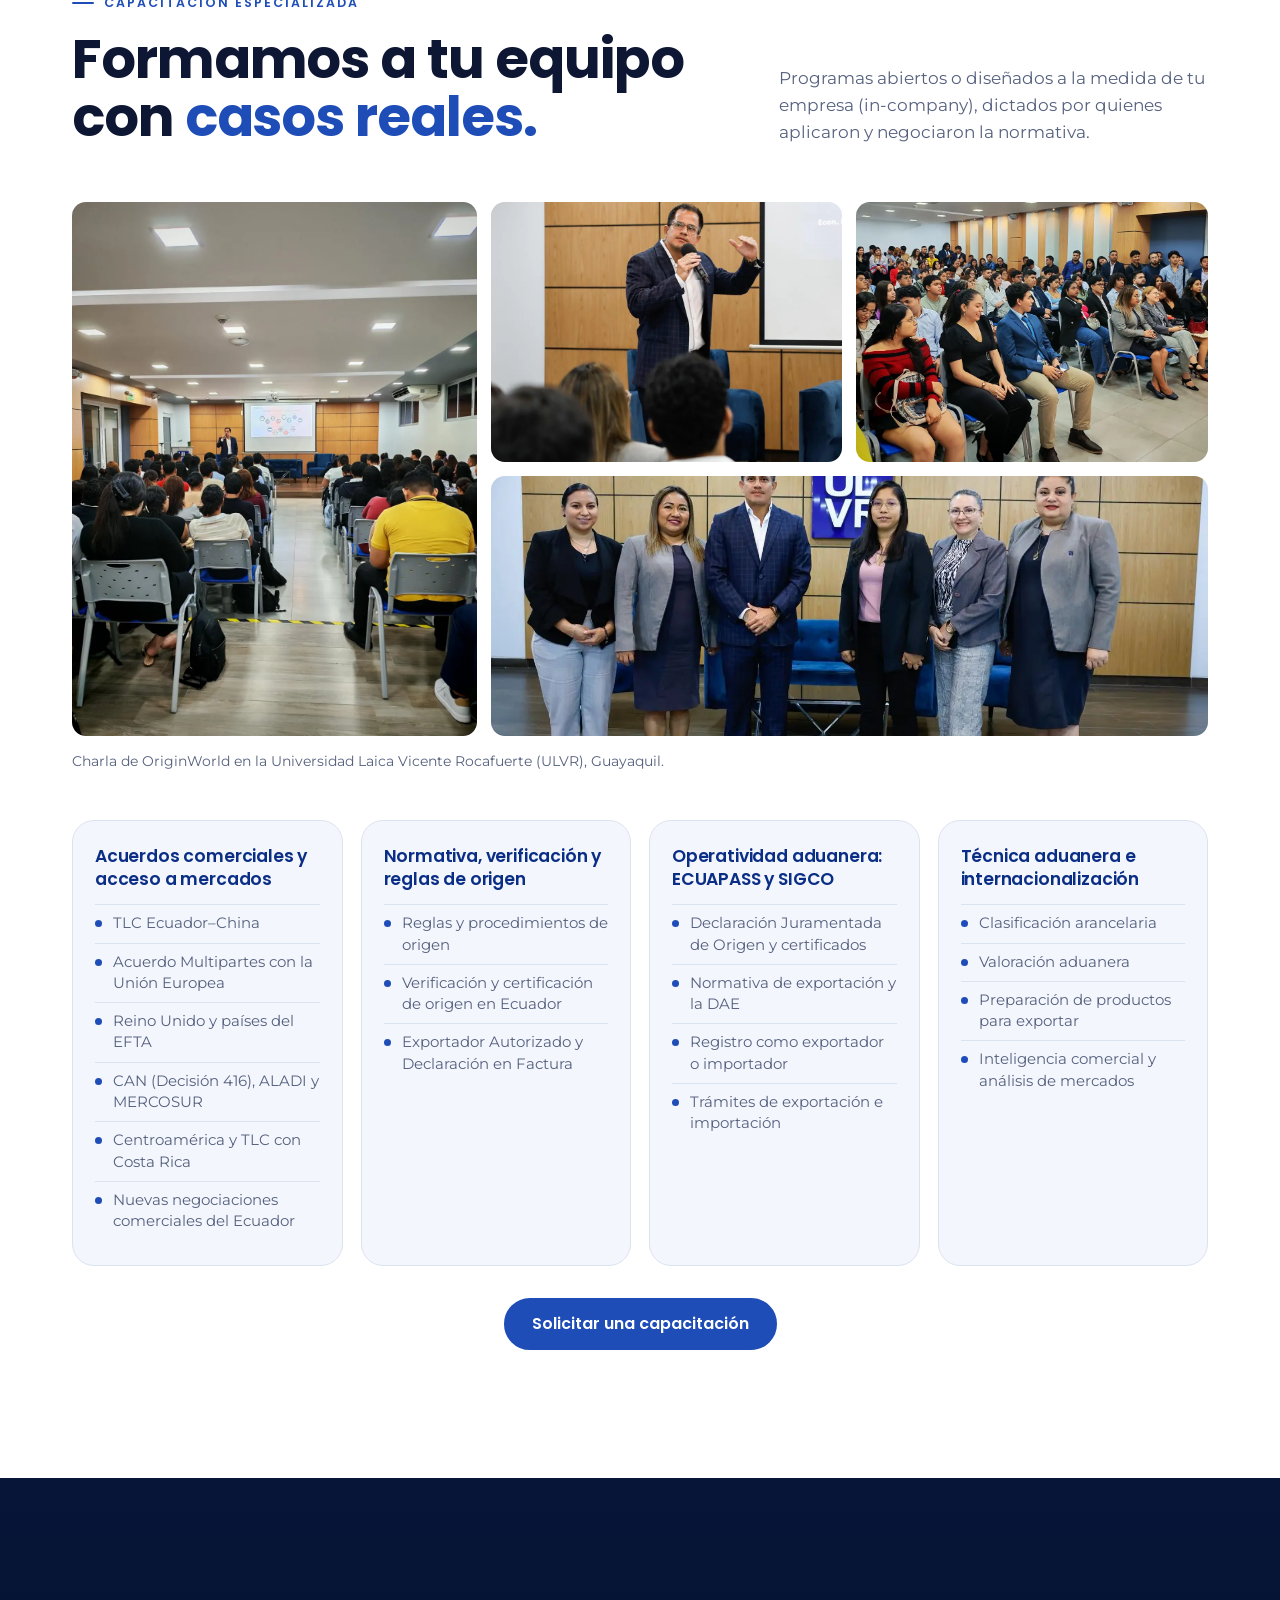
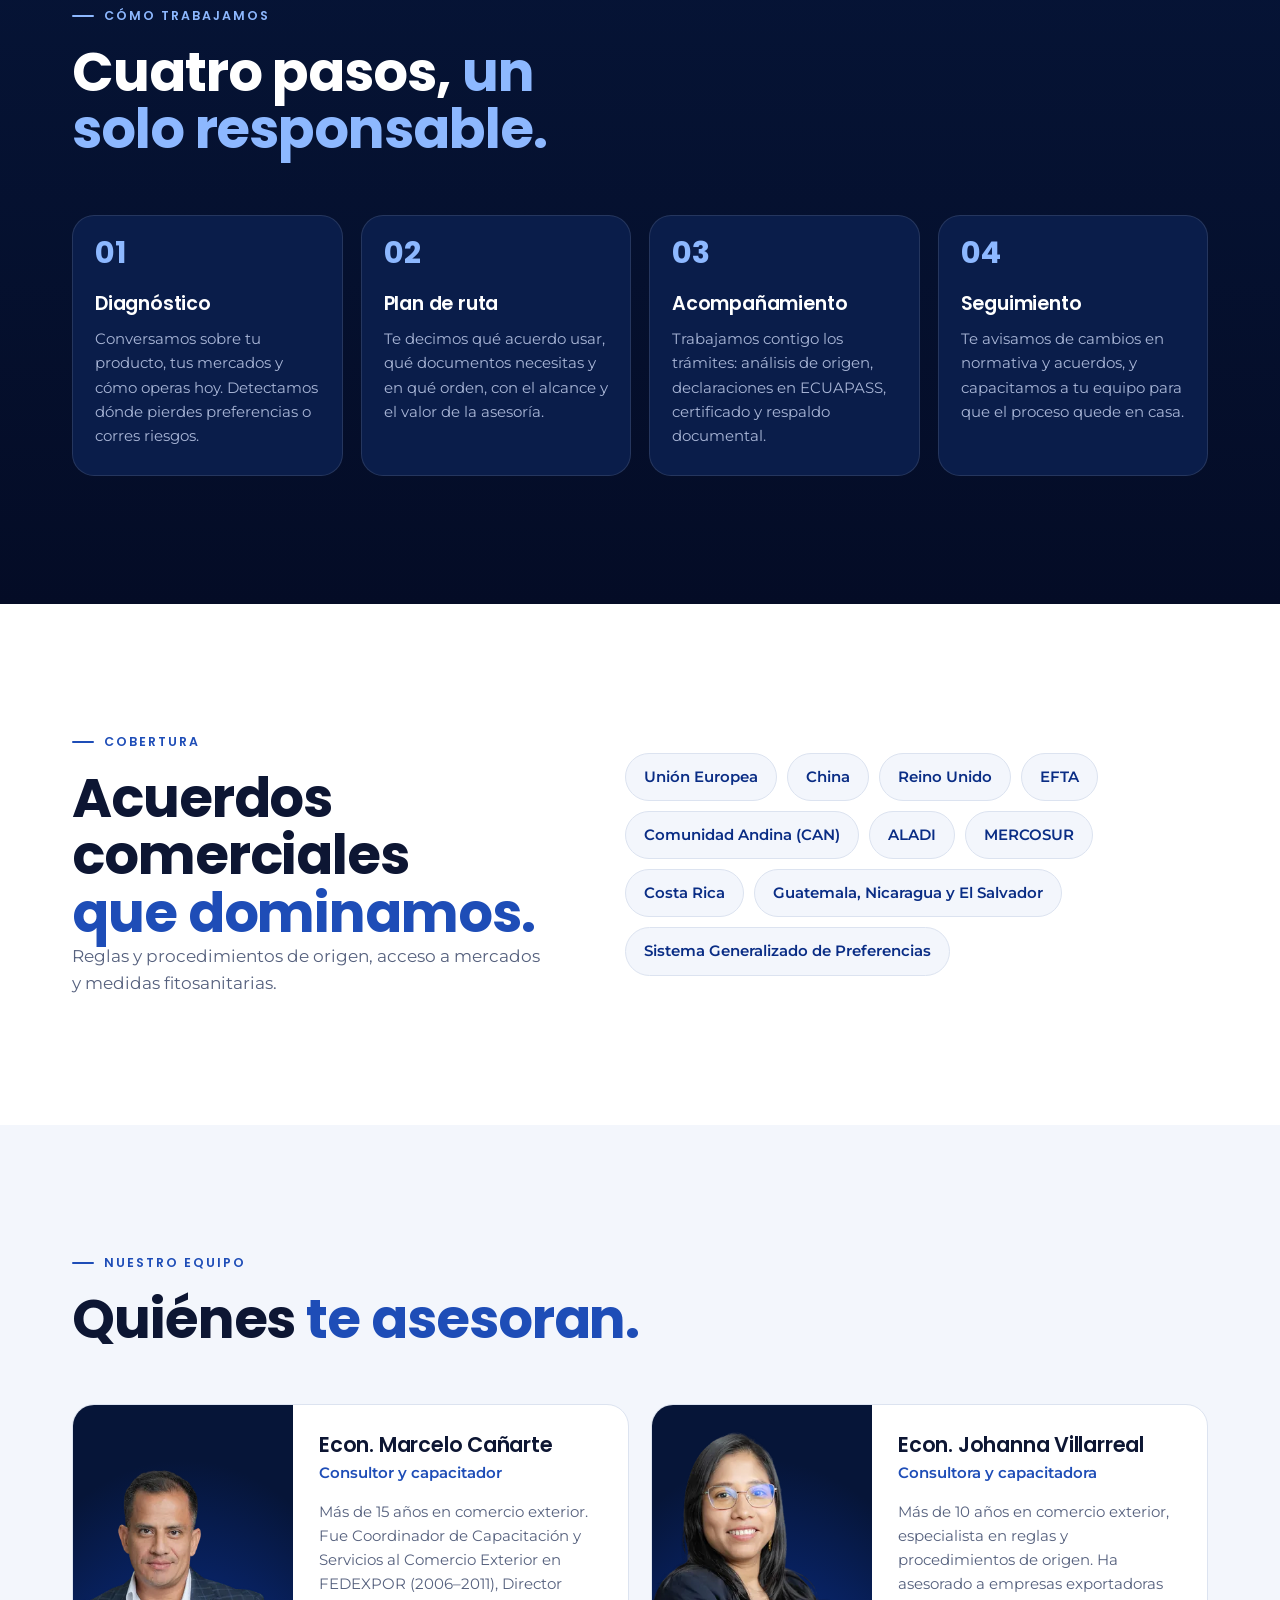
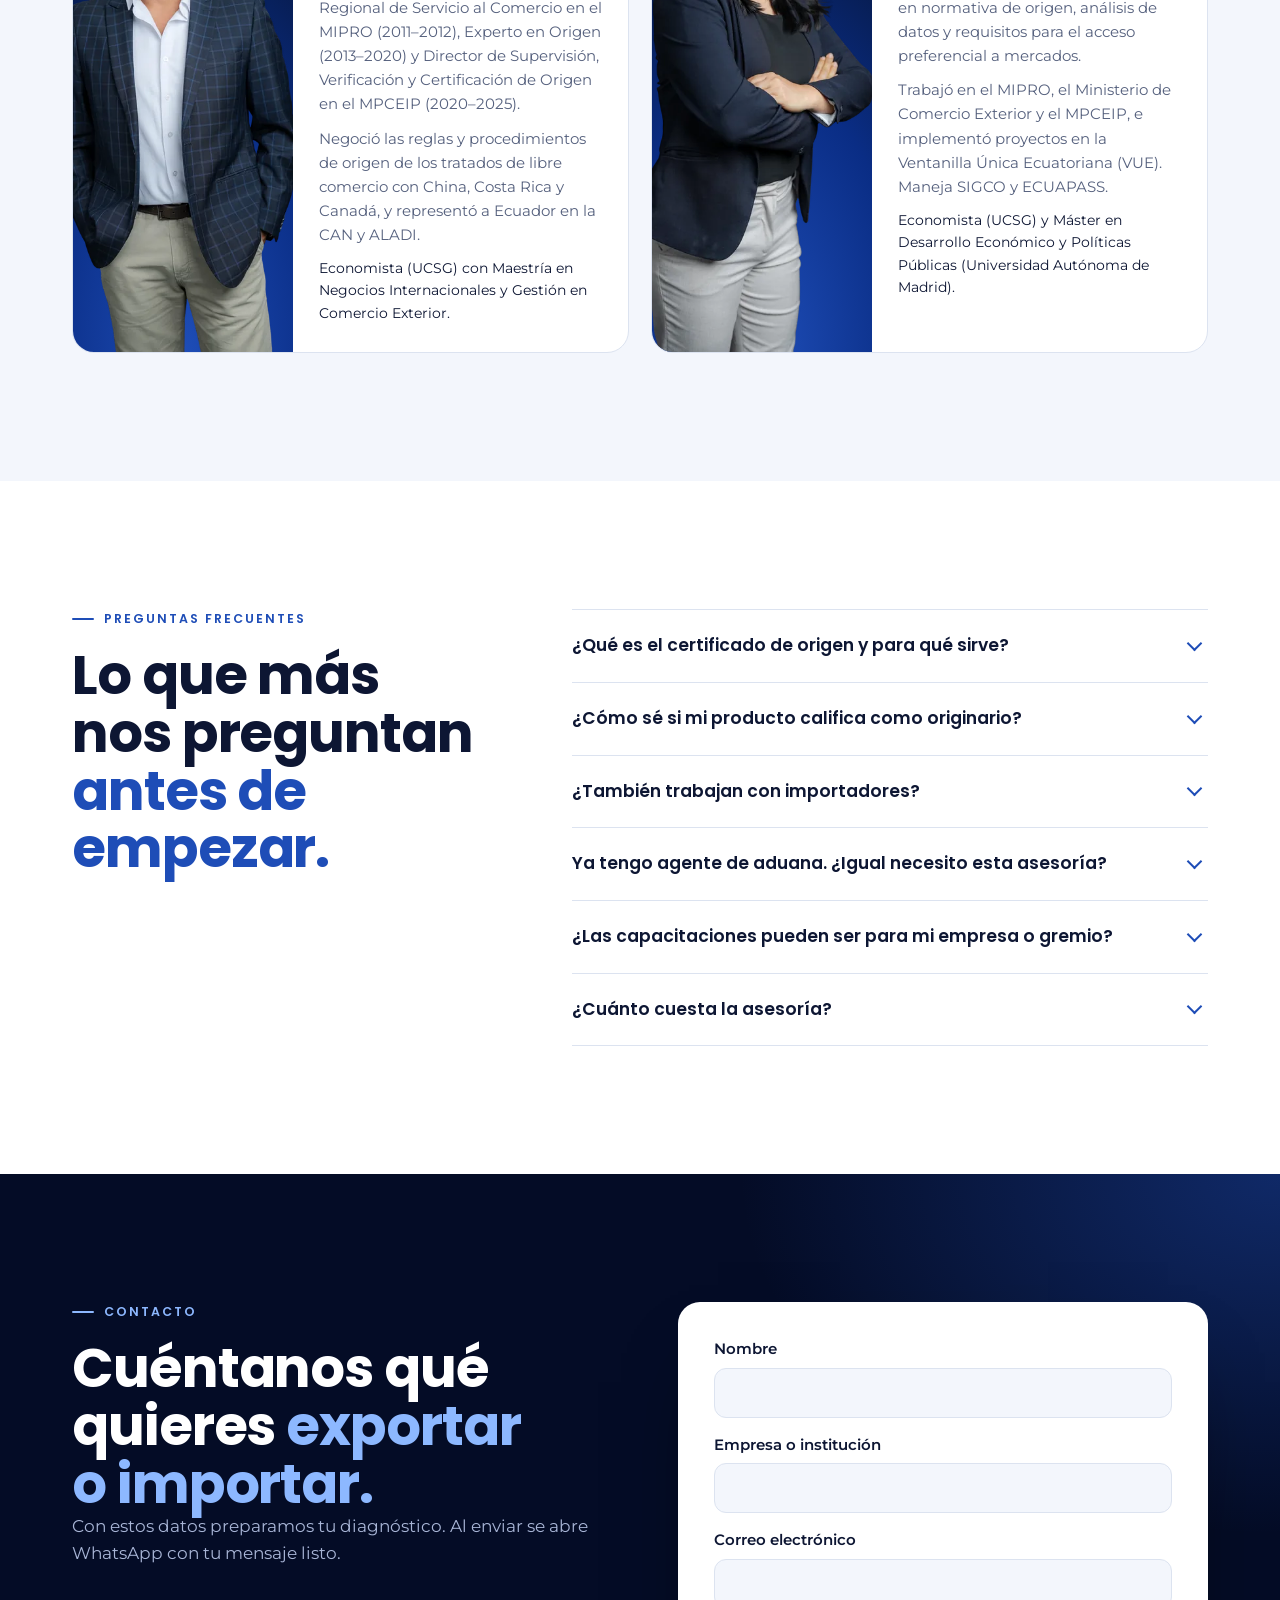
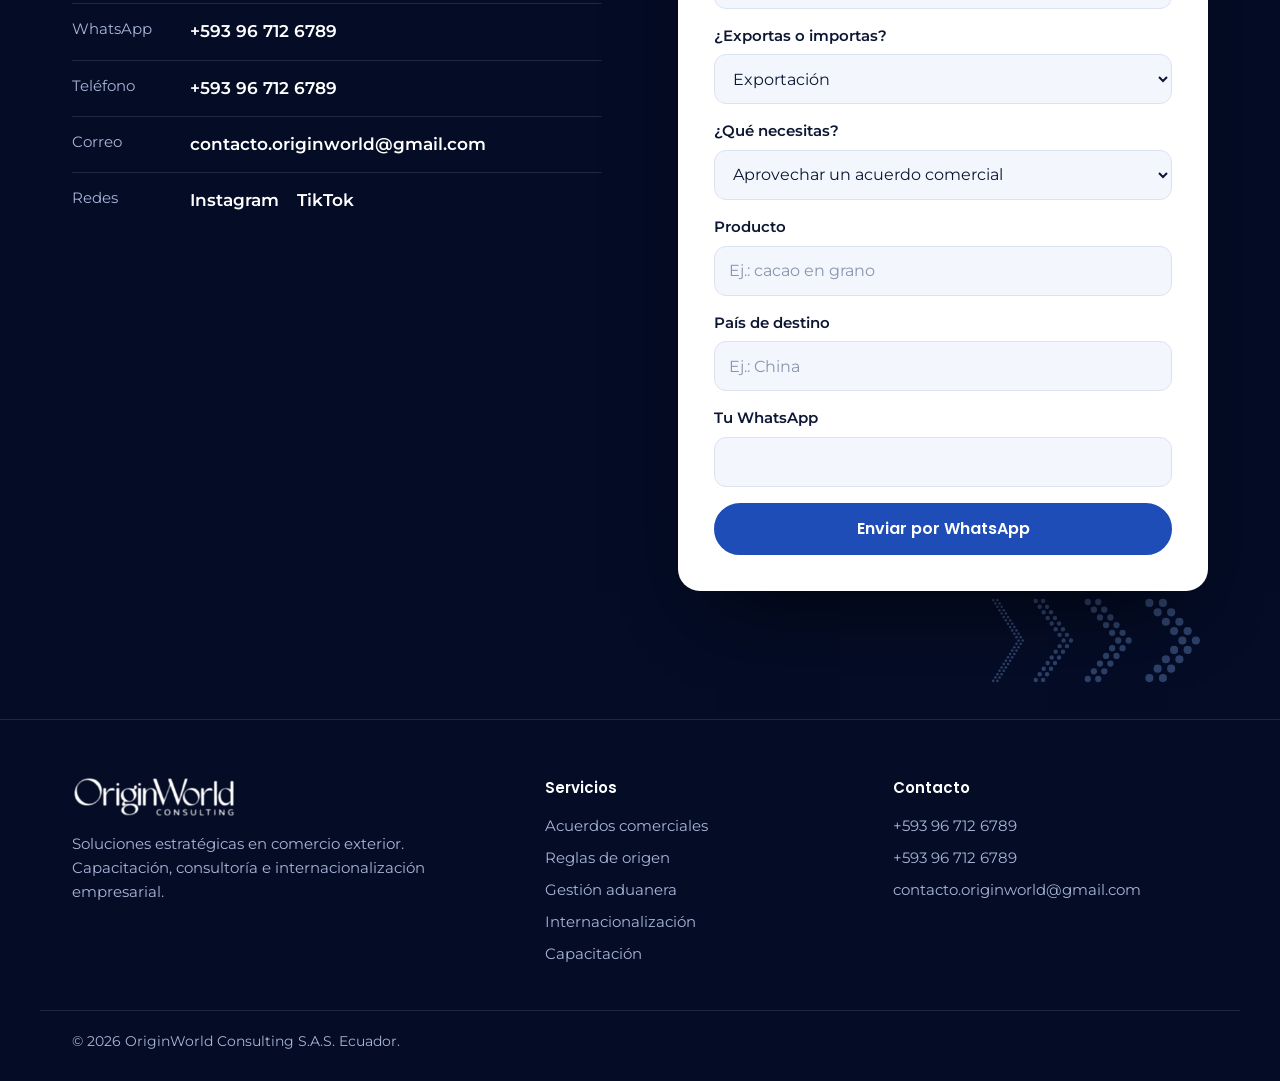
==== commit a5ac12f2: "Correcciones de Johanna y Marcelo: textos del hero, credenciales, servicios, para quién y formulario" ====
--- a/index.html
+++ b/index.html
@@ -81,15 +81,16 @@
         <div class="hero-copy">
           <p class="eyebrow">Consultora de comercio exterior en Ecuador</p>
           <h1 id="hero-titulo">Consultoría y capacitación <span class="hl">en comercio exterior.</span></h1>
-          <p class="lead">Somos especialistas en reglas de origen y acuerdos comerciales. Ayudamos a empresas, gremios e instituciones a pagar menos aranceles, cumplir la normativa aduanera y entrar a nuevos mercados con respaldo técnico.</p>
+          <p class="lead">En OriginWorld convertimos los acuerdos comerciales y las reglas de origen en tu mayor ventaja competitiva. Optimizamos tu carga arancelaria, blindamos tus operaciones aduaneras y te guiamos hacia nuevos mercados internacionales con total seguridad técnica.</p>
           <div class="hero-actions">
             <a class="btn" href="#contacto">Agendar diagnóstico</a>
             <a class="btn btn-ghost" data-wa="Hola OriginWorld, quiero asesoría en comercio exterior." href="https://wa.me/593967126789" target="_blank" rel="noopener">Escribir por WhatsApp</a>
           </div>
           <ul class="hero-facts" aria-label="Respaldo del equipo">
-            <li><strong>+15 años</strong> en comercio exterior</li>
-            <li><strong>Ex directivos</strong> de Certificación de Origen del MPCEIP</li>
-            <li><strong>Negociadores</strong> de los TLC con China, Costa Rica y Canadá</li>
+            <li><strong>+15 años</strong> de experiencia técnica en comercio exterior.</li>
+            <li><strong>Ex Directores</strong> de Certificación de Origen del MPCEIP.</li>
+            <li><strong>Ex Negociadores Oficiales</strong> en las mesas de Reglas y Procedimiento de Origen de los TLC con China, Costa Rica y Canadá.</li>
+            <li><strong>Implementación</strong> directa de la Declaración en Factura para el comercio exterior ecuatoriano.</li>
           </ul>
         </div>
 
@@ -110,9 +111,9 @@
         <div class="section-head">
           <div>
             <p class="eyebrow">Portafolio de consultorías</p>
-            <h2 id="servicios-titulo">Cuatro consultorías con <span class="hl">un mismo equipo técnico.</span></h2>
-          </div>
-          <p class="section-lead">Del análisis del acuerdo comercial a la emisión del certificado y el despacho en aduana: el mismo equipo que conoce la normativa desde adentro acompaña cada paso.</p>
+            <h2 id="servicios-titulo">Cuatro consultorías con <span class="hl">un mismo equipo técnico:</span> para exportar e importar.</h2>
+          </div>
+          <p class="section-lead">Del análisis de los acuerdos comerciales y la emisión de certificados hasta el despacho en aduana, tanto para tus operaciones de exportación como de importación: el único equipo que conoce la normativa desde adentro te acompaña en cada paso.</p>
         </div>
 
         <div class="service-track" role="list">
@@ -120,8 +121,8 @@
             <div class="service-img"><img src="assets/img/servicio-acuerdos.webp" onerror="this.parentElement.classList.add('no-img');this.remove()" alt="Buque portacontenedores saliendo de un puerto al anochecer" width="800" height="536" loading="lazy"></div>
             <div class="service-body">
               <h3>Aprovechamiento de acuerdos comerciales</h3>
-              <p>Identificamos, aplicamos y maximizamos los beneficios arancelarios de los tratados vigentes para que tu producto entre con preferencia en cada mercado.</p>
-              <p class="service-foot">CAN, ALADI, MERCOSUR, Unión Europea, China y más</p>
+              <p>Identificamos, aplicamos y maximizamos los beneficios arancelarios de los tratados vigentes, tanto para optimizar costos en tus importaciones como para ganar competitividad en tus exportaciones. Hacemos que tus productos entren con preferencia a cualquier mercado global.</p>
+              <p class="service-foot">TLC con China, CAN, ALADI, MERCOSUR, Unión Europea, Canadá y más</p>
               <a class="service-link" data-wa="Hola OriginWorld, me interesa la consultoría de aprovechamiento de acuerdos comerciales." href="https://wa.me/593967126789" target="_blank" rel="noopener">Consultar este servicio</a>
             </div>
           </article>
@@ -129,8 +130,8 @@
             <div class="service-img"><img src="assets/img/servicio-origen.webp" onerror="this.parentElement.classList.add('no-img');this.remove()" alt="Consultor revisando un certificado de origen con lupa junto a granos de cacao" width="800" height="536" loading="lazy"></div>
             <div class="service-body">
               <h3>Reglas y procedimientos de origen</h3>
-              <p>Calificación de origen, criterios de acumulación, auditorías preventivas y emisión correcta de la Declaración Juramentada de Origen y del certificado.</p>
-              <p class="service-foot">Nuestra especialidad</p>
+              <p>Calificación de origen, criterios de acumulación, auditorías preventivas y emisión correcta de certificados y de la Declaración en Factura. Te asesoramos con el respaldo técnico directo de quienes diseñaron y aplicaron la normativa desde la propia aduana para tus procesos de importación y exportación.</p>
+              <p class="service-foot">Nuestra especialidad: importación y exportación</p>
               <a class="service-link" data-wa="Hola OriginWorld, me interesa la consultoría de reglas y procedimientos de origen." href="https://wa.me/593967126789" target="_blank" rel="noopener">Consultar este servicio</a>
             </div>
           </article>
@@ -138,8 +139,8 @@
             <div class="service-img"><img src="assets/img/servicio-aduana.webp" onerror="this.parentElement.classList.add('no-img');this.remove()" alt="Inspección aduanera de un contenedor en una bodega" width="800" height="536" loading="lazy"></div>
             <div class="service-body">
               <h3>Gestión y facilitación aduanera</h3>
-              <p>Asesoría en procesos aduaneros de importación y exportación para agilizar tus operaciones y evitar sanciones o demoras.</p>
-              <p class="service-foot">Importación y exportación</p>
+              <p>Asesoría integral en procesos aduaneros de importación y exportación. Optimizamos tus despachos, agilizamos la cadena logística y prevenimos sanciones, multas o demoras ante el SENAE gracias a un profundo dominio normativo en doble vía.</p>
+              <p class="service-foot">Importación y exportación sin fricciones</p>
               <a class="service-link" data-wa="Hola OriginWorld, me interesa la consultoría de gestión y facilitación aduanera." href="https://wa.me/593967126789" target="_blank" rel="noopener">Consultar este servicio</a>
             </div>
           </article>
@@ -147,8 +148,8 @@
             <div class="service-img"><img src="assets/img/servicio-internacionalizacion.webp" onerror="this.parentElement.classList.add('no-img');this.remove()" alt="Productos de exportación ecuatorianos listos para empaque" width="800" height="536" loading="lazy"></div>
             <div class="service-body">
               <h3>Internacionalización de productos</h3>
-              <p>Diseñamos planes de exportación a la medida, adaptando tu oferta a las exigencias regulatorias del mercado de destino.</p>
-              <p class="service-foot">Planes de exportación viables y listos para ejecutar</p>
+              <p>Diseñamos estrategias a la medida para exportar con éxito aprovechando los grandes acuerdos comerciales —como el TLC con China—, y estructuramos cadenas de abastecimiento seguras para tus importaciones, adaptando tu oferta a las exigencias regulatorias de origen y destino.</p>
+              <p class="service-foot">Planes de importación y exportación viables</p>
               <a class="service-link" data-wa="Hola OriginWorld, me interesa la consultoría de internacionalización de productos." href="https://wa.me/593967126789" target="_blank" rel="noopener">Consultar este servicio</a>
             </div>
           </article>
@@ -171,25 +172,25 @@
           <article class="moment">
             <p class="moment-tag">Exportador</p>
             <h3>Exportas y tu cliente sigue pagando el arancel completo en destino.</h3>
-            <p>Revisamos qué acuerdo aplica a tu producto, si cumple la regla de origen y preparamos tu certificado para que entre con preferencia.</p>
+            <p>Analizamos qué tratado comercial (como el TLC con China, la Unión Europea, CAN, ALADI, entre otros) se adapta a tu producto, validamos tu regla de origen y acceso a mercado, y aseguramos la emisión correcta de tus certificados para que tu mercancía ingrese con preferencia arancelaria.</p>
             <a href="#contacto">Revisar mi caso</a>
           </article>
           <article class="moment">
             <p class="moment-tag">Importador</p>
-            <h3>Cada despacho trae una sorpresa: observaciones, multas o demoras.</h3>
-            <p>Revisamos clasificación arancelaria, valoración y documentos antes de que la carga llegue, para que el trámite fluya.</p>
+            <h3>Cada despacho de importación trae sorpresas: observaciones, multas o demoras.</h3>
+            <p>Blindamos tus compras del exterior revisando la clasificación arancelaria, la correcta aplicación de preferencias bajo los TLC vigentes y la documentación aduanera antes de que la carga llegue, asegurando un despacho sin fricciones.</p>
             <a href="#contacto">Revisar mi caso</a>
           </article>
           <article class="moment">
             <p class="moment-tag">Primera exportación</p>
-            <h3>Tienes un producto con potencial y no sabes por dónde empezar.</h3>
-            <p>Armamos un plan de exportación a la medida: mercado, requisitos, acuerdo que conviene y pasos para tu primer embarque.</p>
+            <h3>Tienes un producto con potencial para exportar o importar y no sabes por dónde empezar.</h3>
+            <p>Diseñamos una ruta comercial a la medida aprovechando las ventajas de los nuevos acuerdos comerciales —como el TLC con China—, mapeando requisitos normativos, reglas de origen y los pasos exactos para tu primer embarque internacional con éxito.</p>
             <a href="#contacto">Revisar mi caso</a>
           </article>
           <article class="moment">
             <p class="moment-tag">Gremio o institución</p>
-            <h3>Quieres que tus socios o tu equipo dominen los acuerdos comerciales.</h3>
-            <p>Diseñamos capacitaciones abiertas o in-company basadas en casos reales del tejido empresarial e industrial.</p>
+            <h3>Quieres que tus socios o tu equipo dominen la operativa de los TLC, la importación y la exportación.</h3>
+            <p>Diseñamos capacitaciones especializadas (abiertas o in-company) sobre reglas de origen, aduanas y el aprovechamiento práctico del TLC con China y demás acuerdos, impartidas por ex negociadores oficiales que redactaron la normativa.</p>
             <a href="#capacitacion">Ver capacitaciones</a>
           </article>
         </div>
@@ -437,19 +438,36 @@
             <input id="f-empresa" name="empresa" type="text" autocomplete="organization">
           </div>
           <div class="field">
+            <label for="f-email">Correo electrónico</label>
+            <input id="f-email" name="email" type="email" autocomplete="email">
+          </div>
+          <div class="field">
+            <label for="f-operacion">¿Exportas o importas?</label>
+            <select id="f-operacion" name="operacion">
+              <option>Exportación</option>
+              <option>Importación</option>
+              <option>Ambas</option>
+            </select>
+          </div>
+          <div class="field">
             <label for="f-servicio">¿Qué necesitas?</label>
             <select id="f-servicio" name="servicio">
               <option>Aprovechar un acuerdo comercial</option>
               <option>Certificado o reglas de origen</option>
               <option>Gestión aduanera (importación o exportación)</option>
+              <option>Asesoría en importación</option>
               <option>Plan de exportación para mi producto</option>
               <option>Capacitación para mi empresa o gremio</option>
               <option>Aún no lo sé, quiero un diagnóstico</option>
             </select>
           </div>
           <div class="field">
-            <label for="f-producto">Producto y país de destino u origen</label>
-            <input id="f-producto" name="producto" type="text" placeholder="Ej.: cacao en grano a China">
+            <label for="f-producto">Producto</label>
+            <input id="f-producto" name="producto" type="text" placeholder="Ej.: cacao en grano">
+          </div>
+          <div class="field">
+            <label for="f-pais" id="f-pais-label">País de destino</label>
+            <input id="f-pais" name="pais" type="text" placeholder="Ej.: China">
           </div>
           <div class="field">
             <label for="f-whatsapp">Tu WhatsApp</label>
--- a/assets/css/styles.css
+++ b/assets/css/styles.css
@@ -121,7 +121,7 @@
 .hero-facts {
   list-style: none; margin: 44px 0 0; padding: 22px 0 0;
   border-top: 1px solid var(--line-dark);
-  display: grid; grid-template-columns: repeat(3, minmax(0, 1fr)); gap: 22px;
+  display: grid; grid-template-columns: repeat(2, minmax(0, 1fr)); gap: 22px 32px;
 }
 .hero-facts li { color: var(--muted-on-dark); font-size: .9rem; line-height: 1.45; }
 .hero-facts strong { display: block; color: #fff; font-family: var(--font-display); font-size: 1.05rem; font-weight: 600; margin-bottom: 4px; }
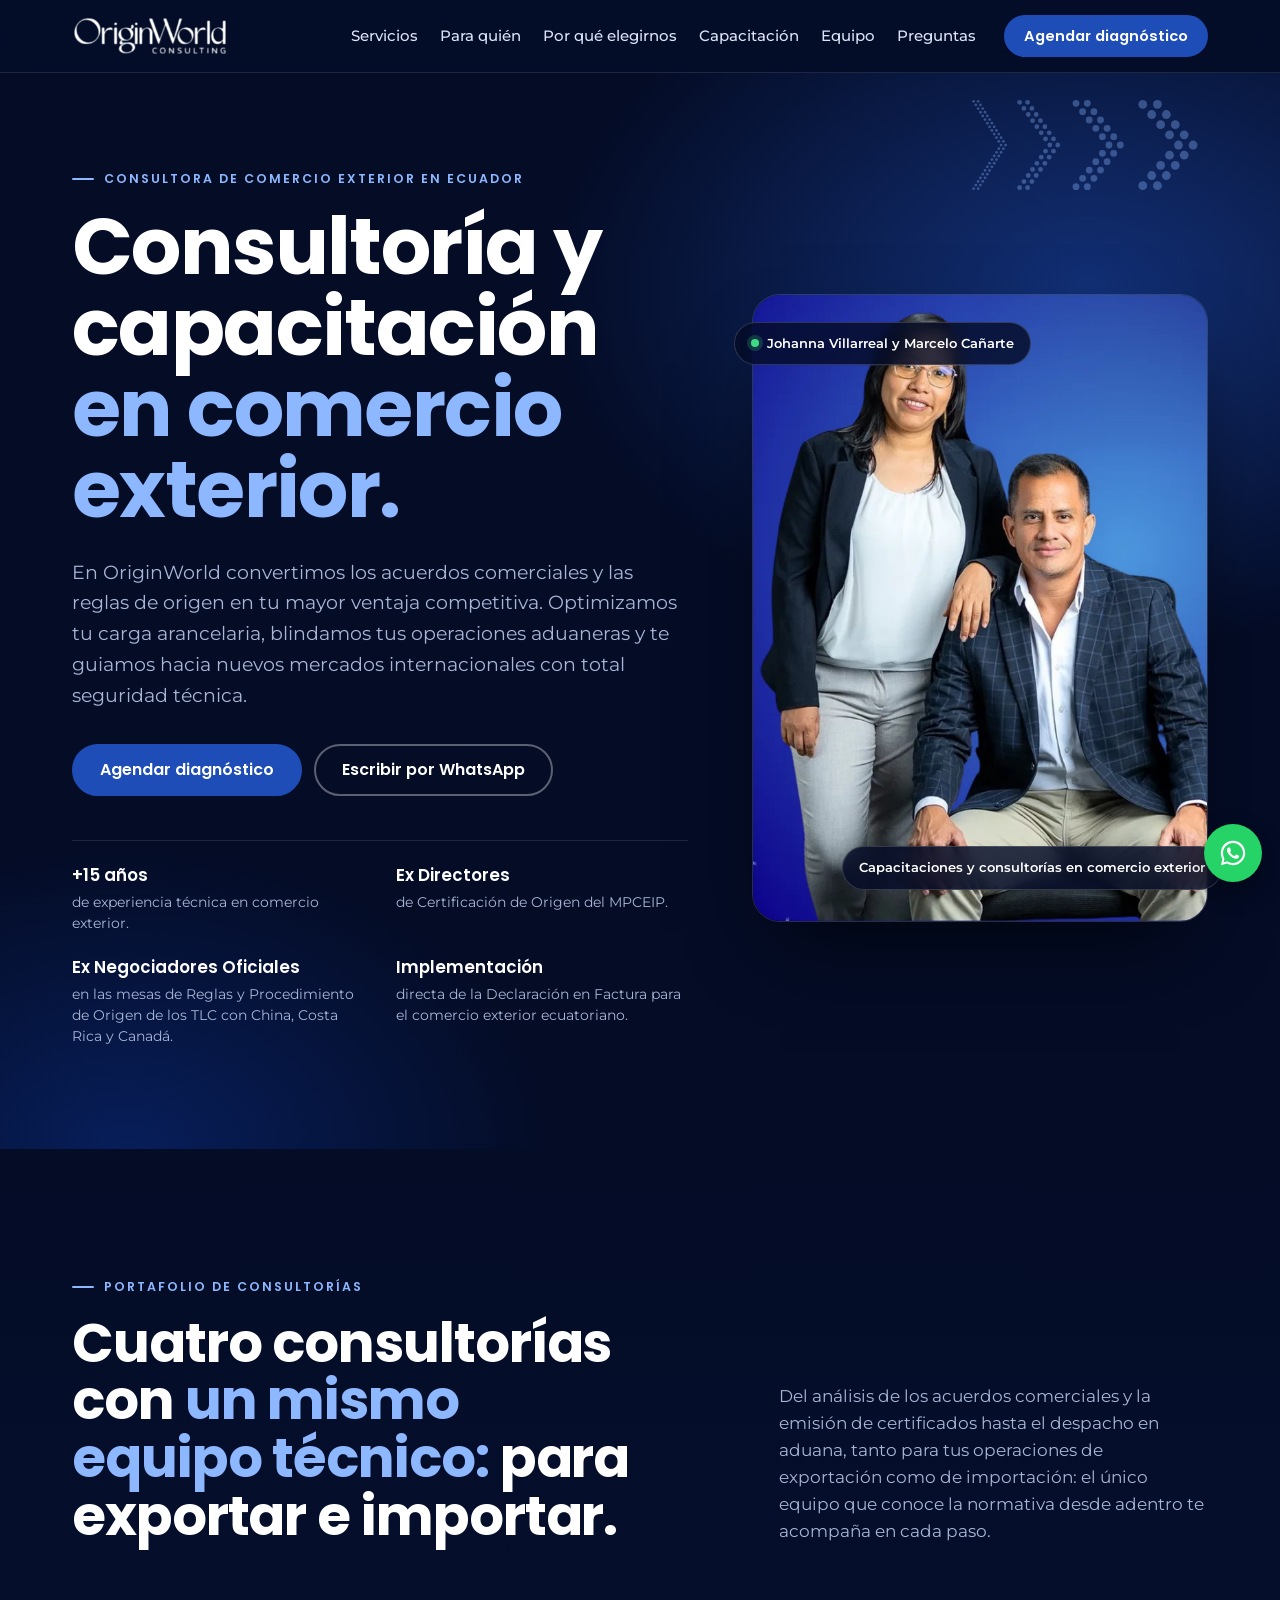
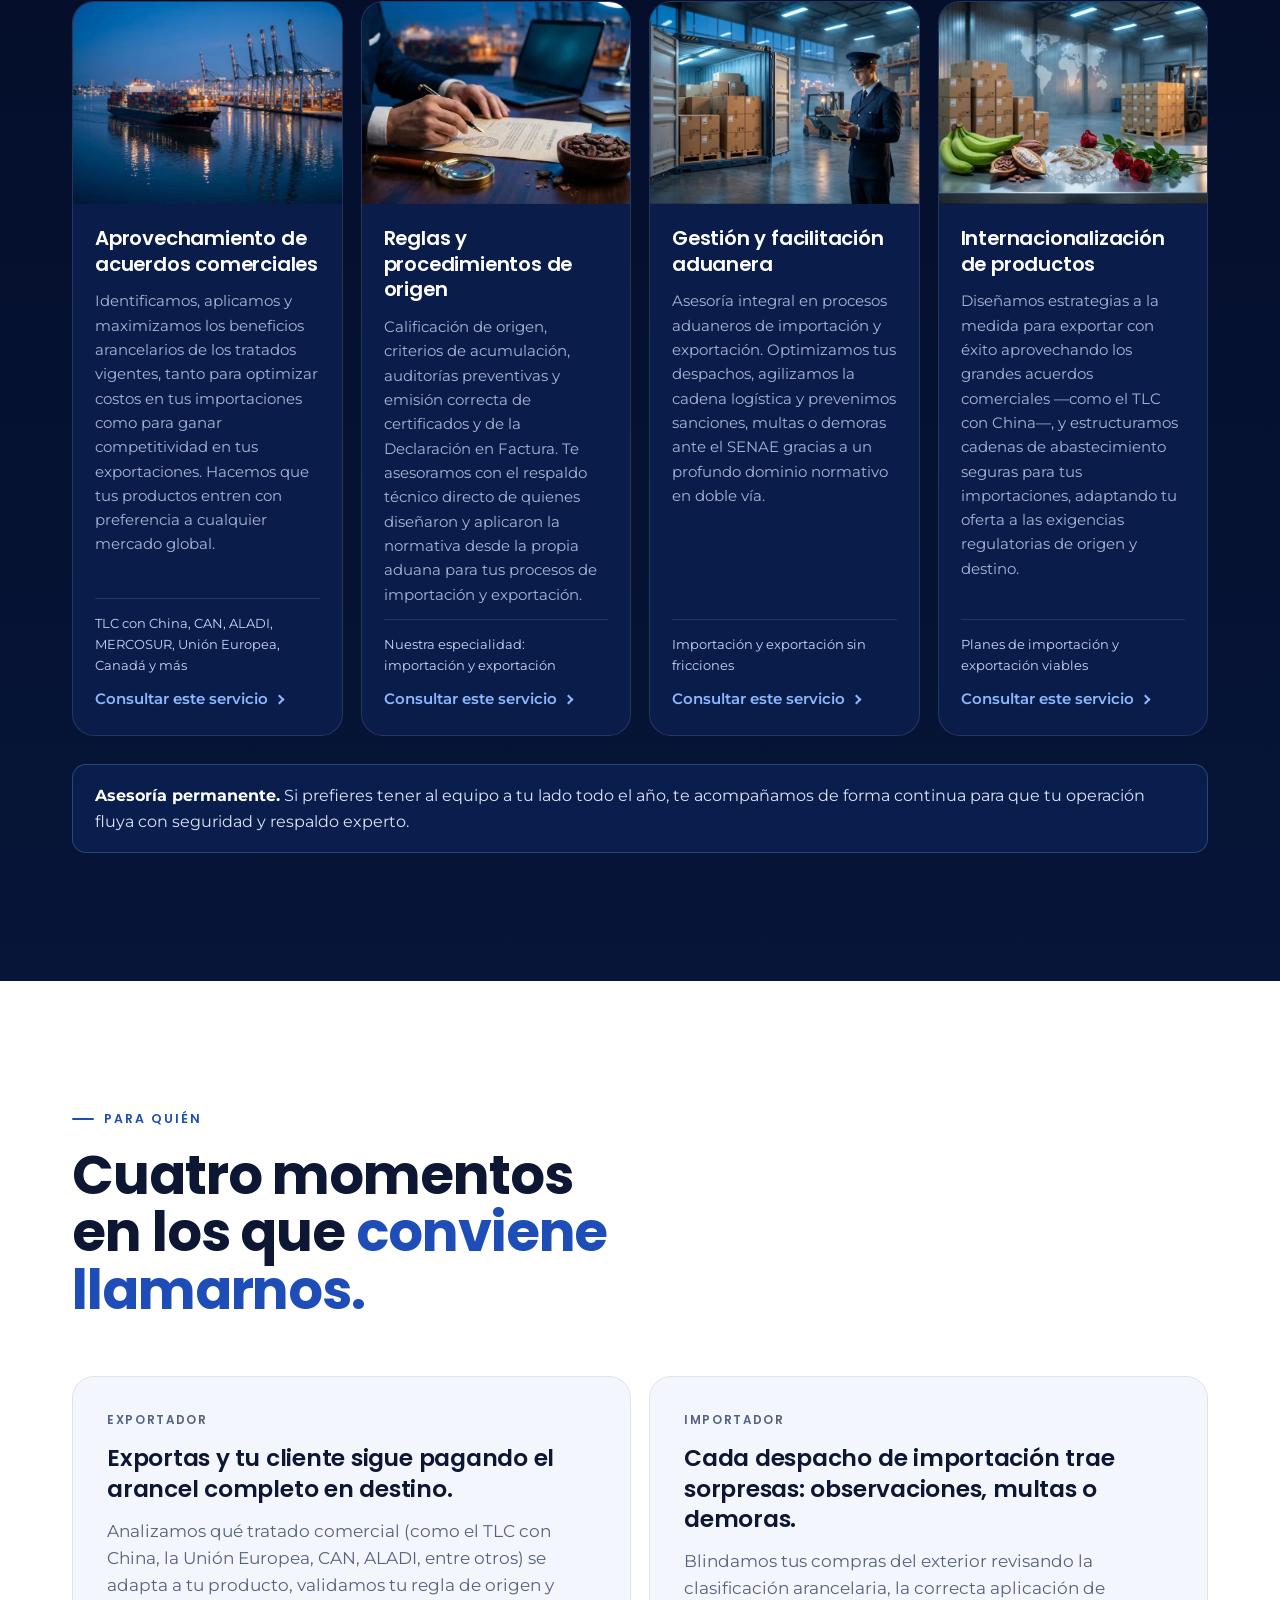
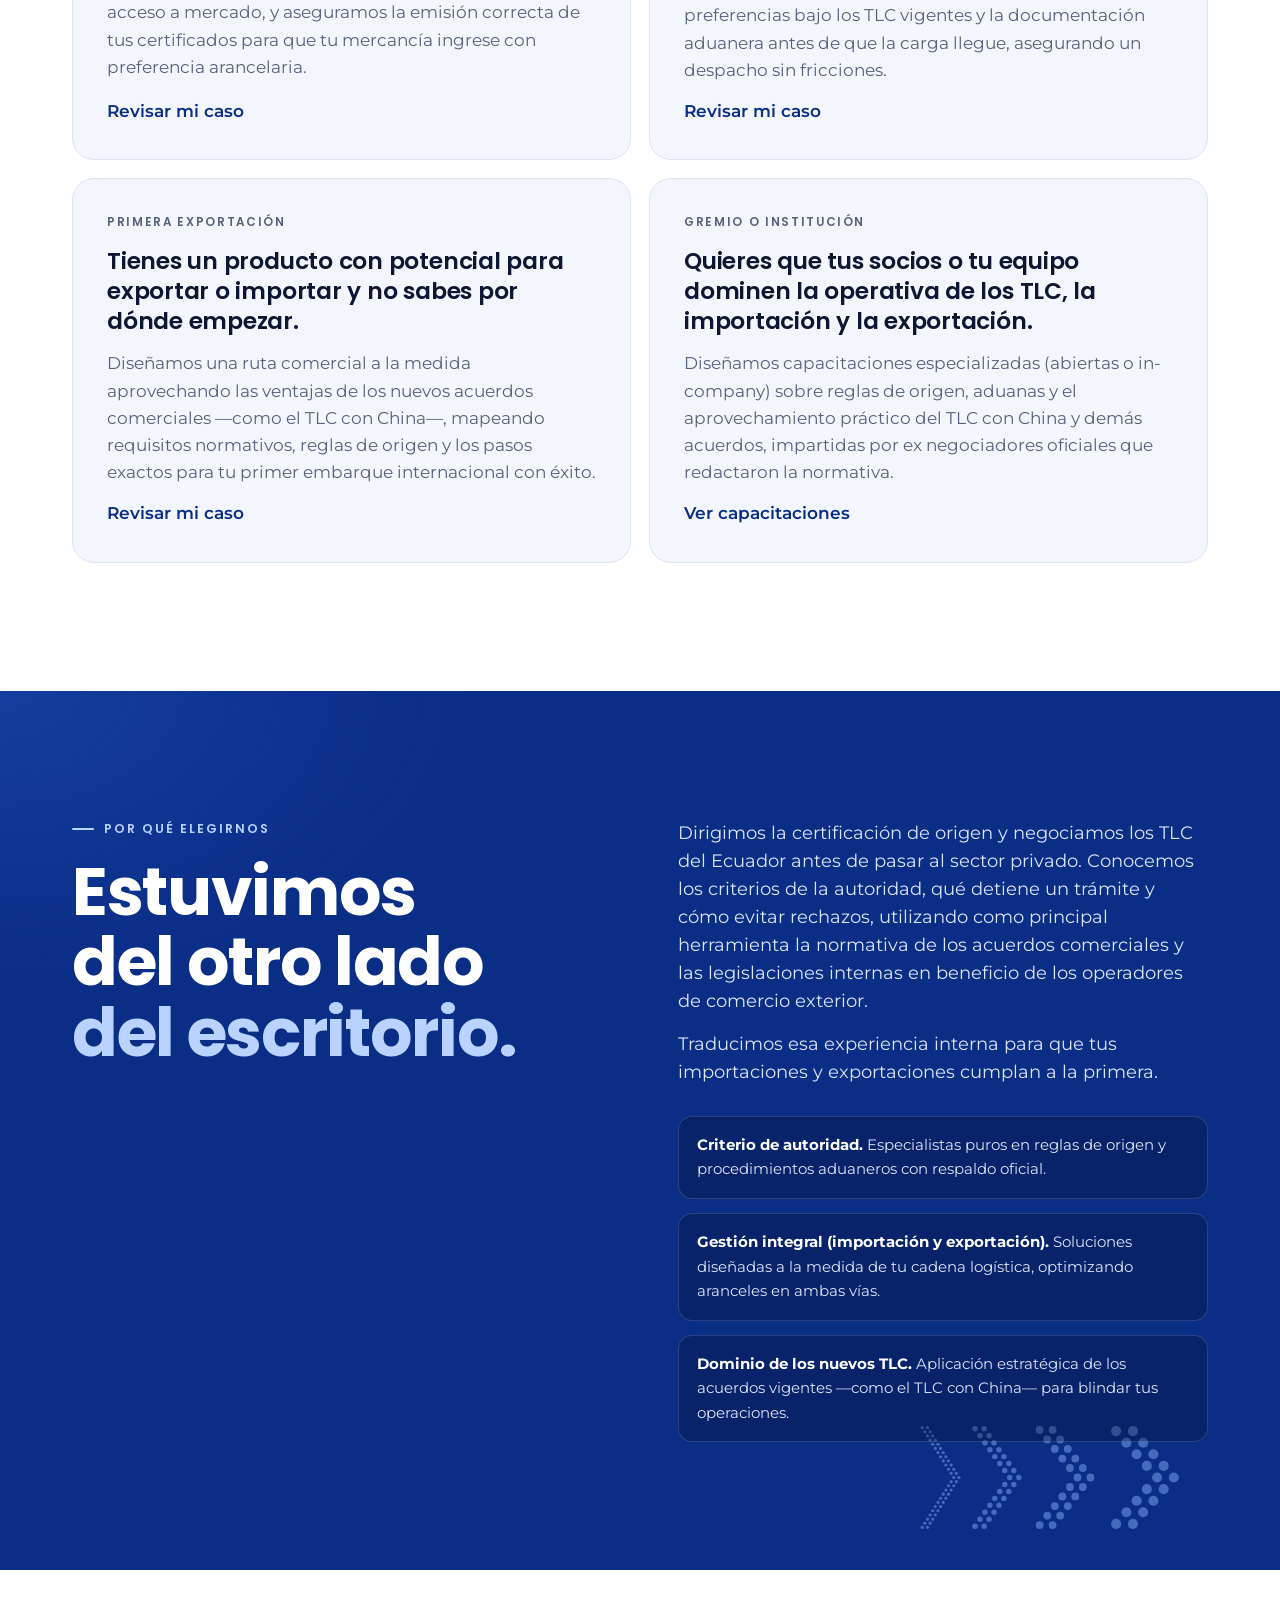
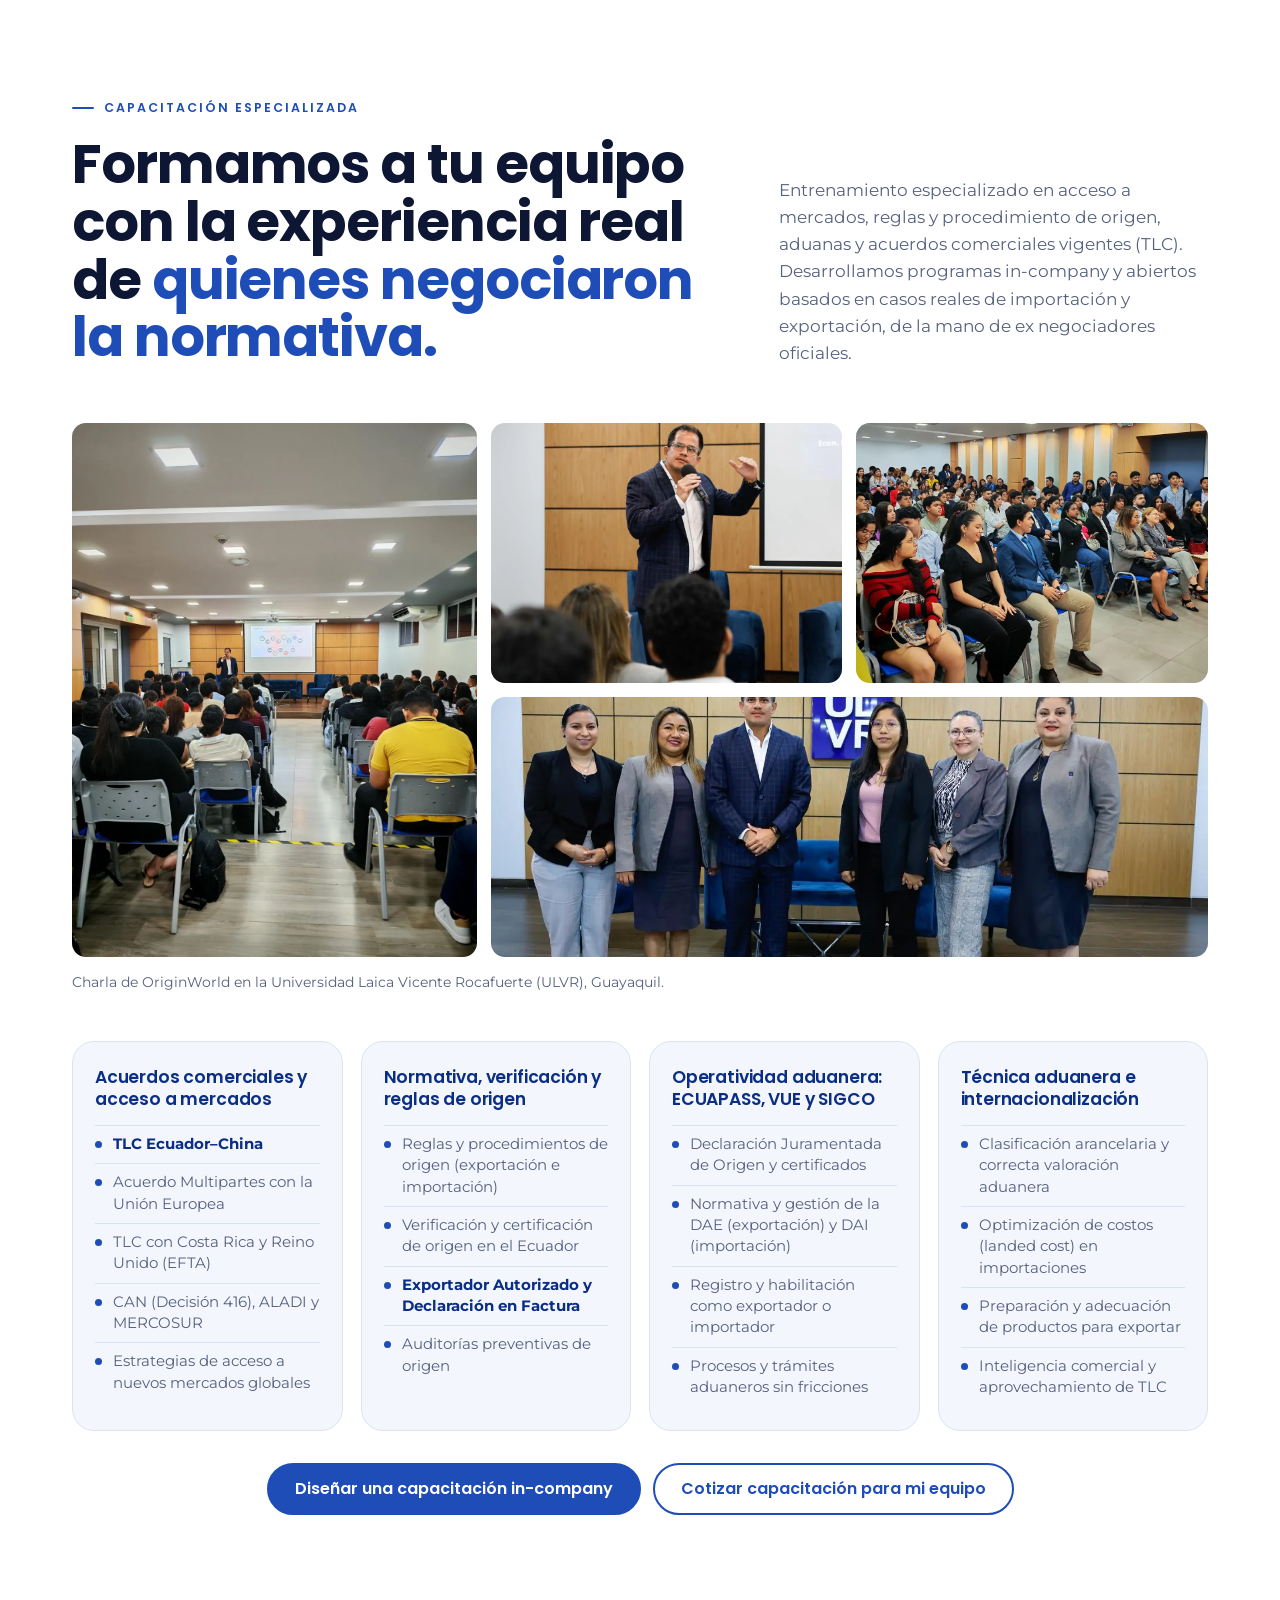
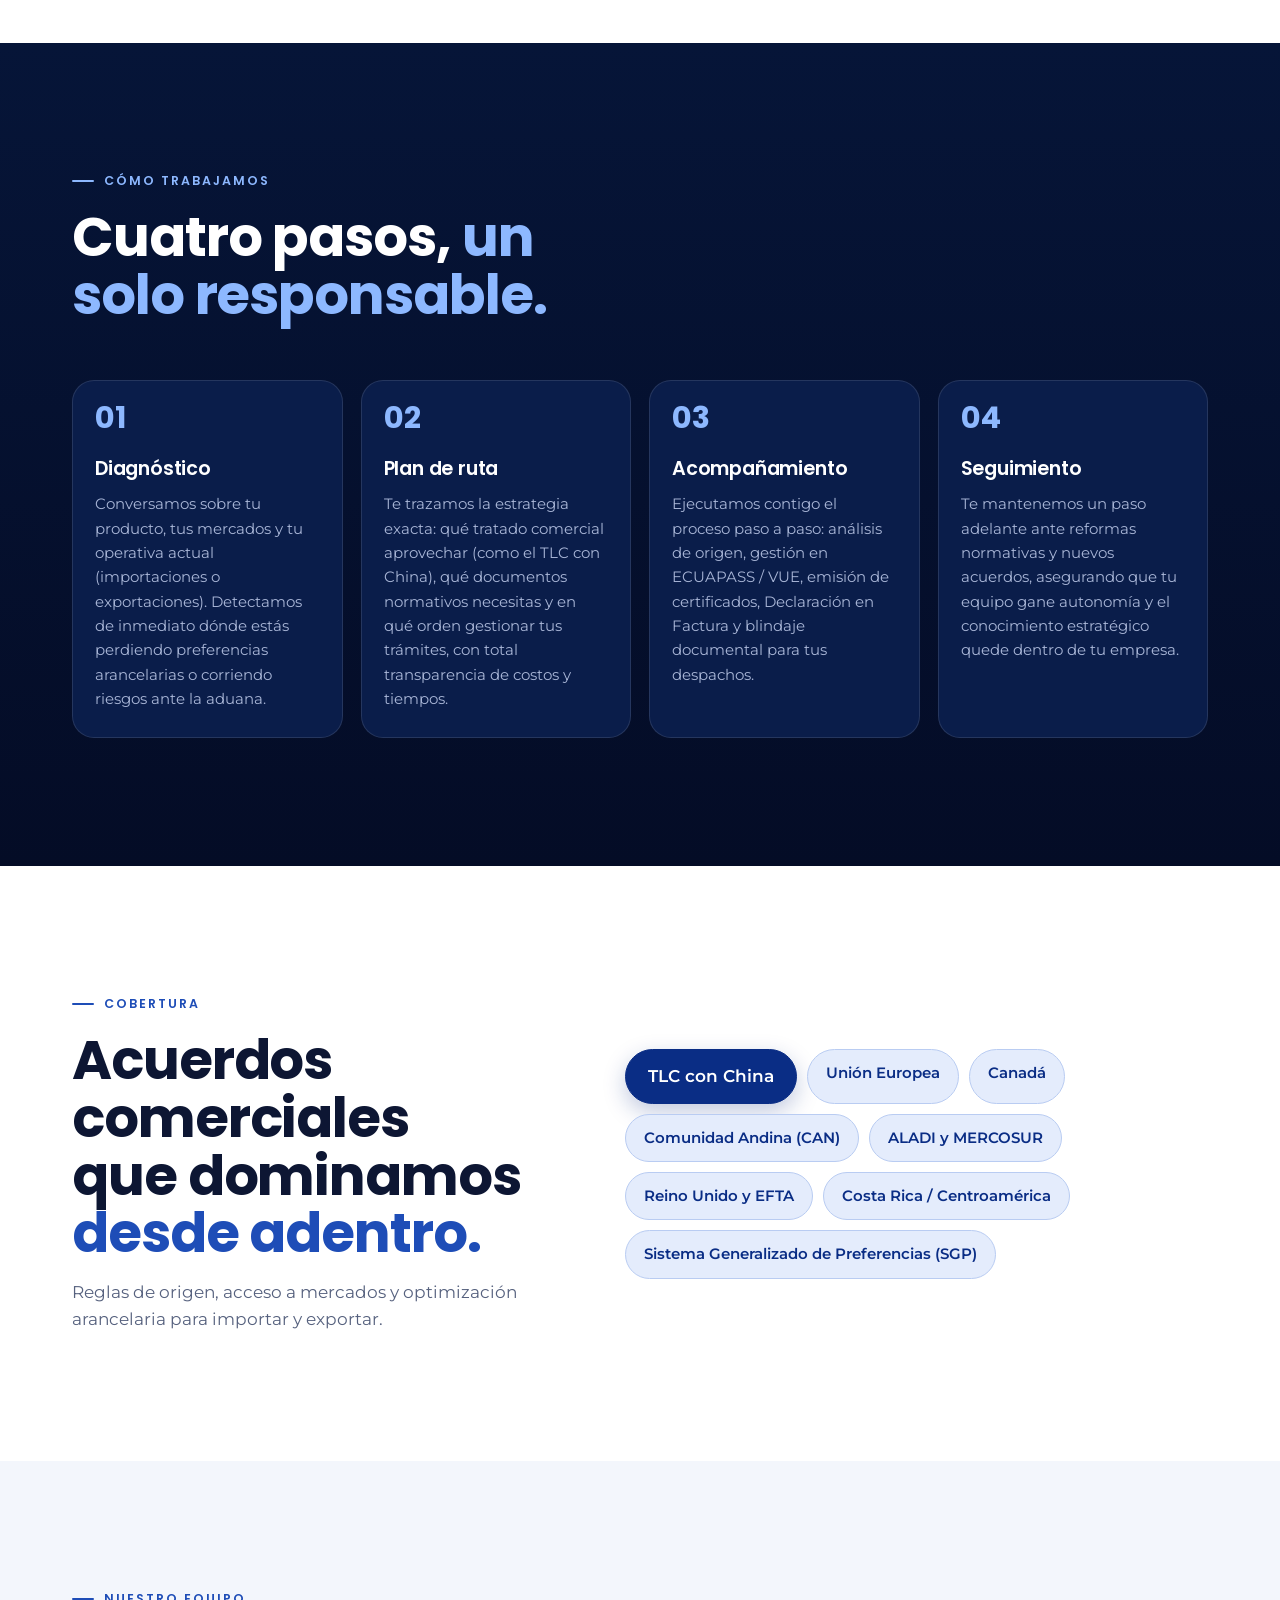
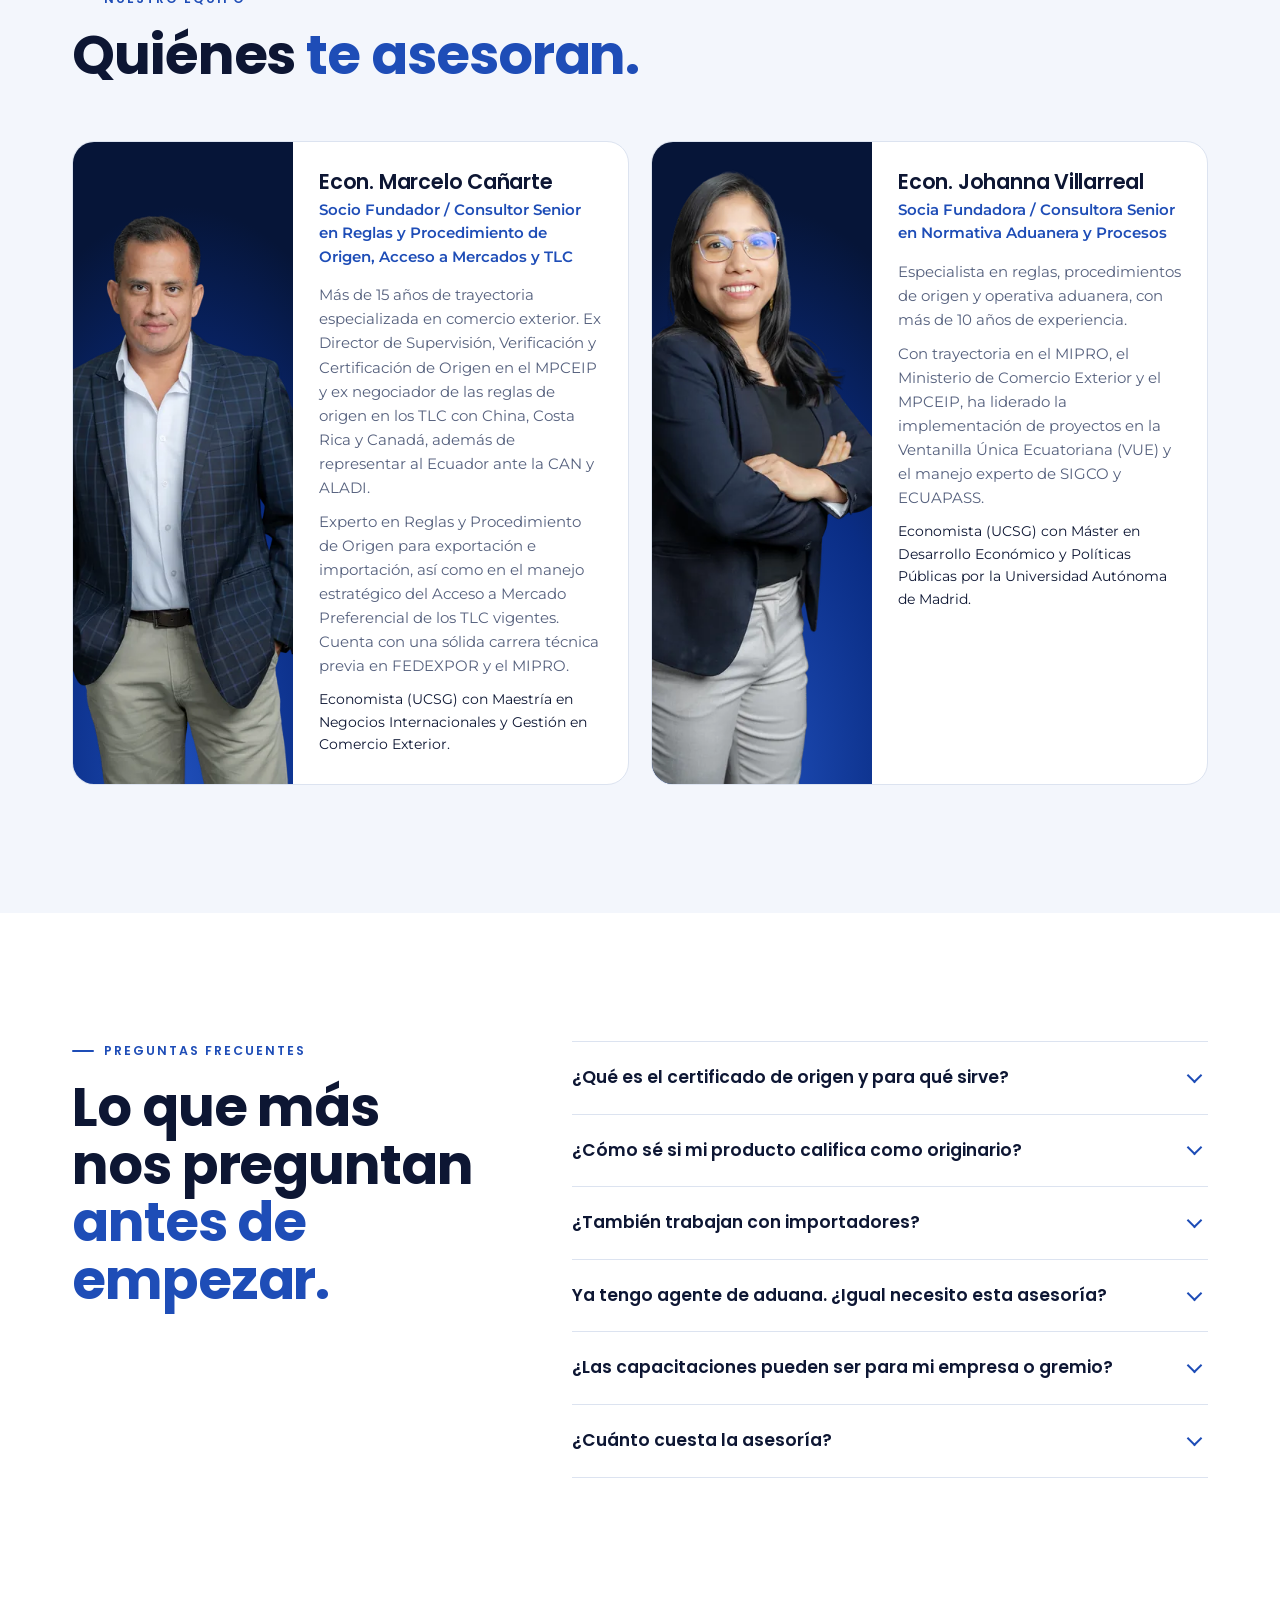
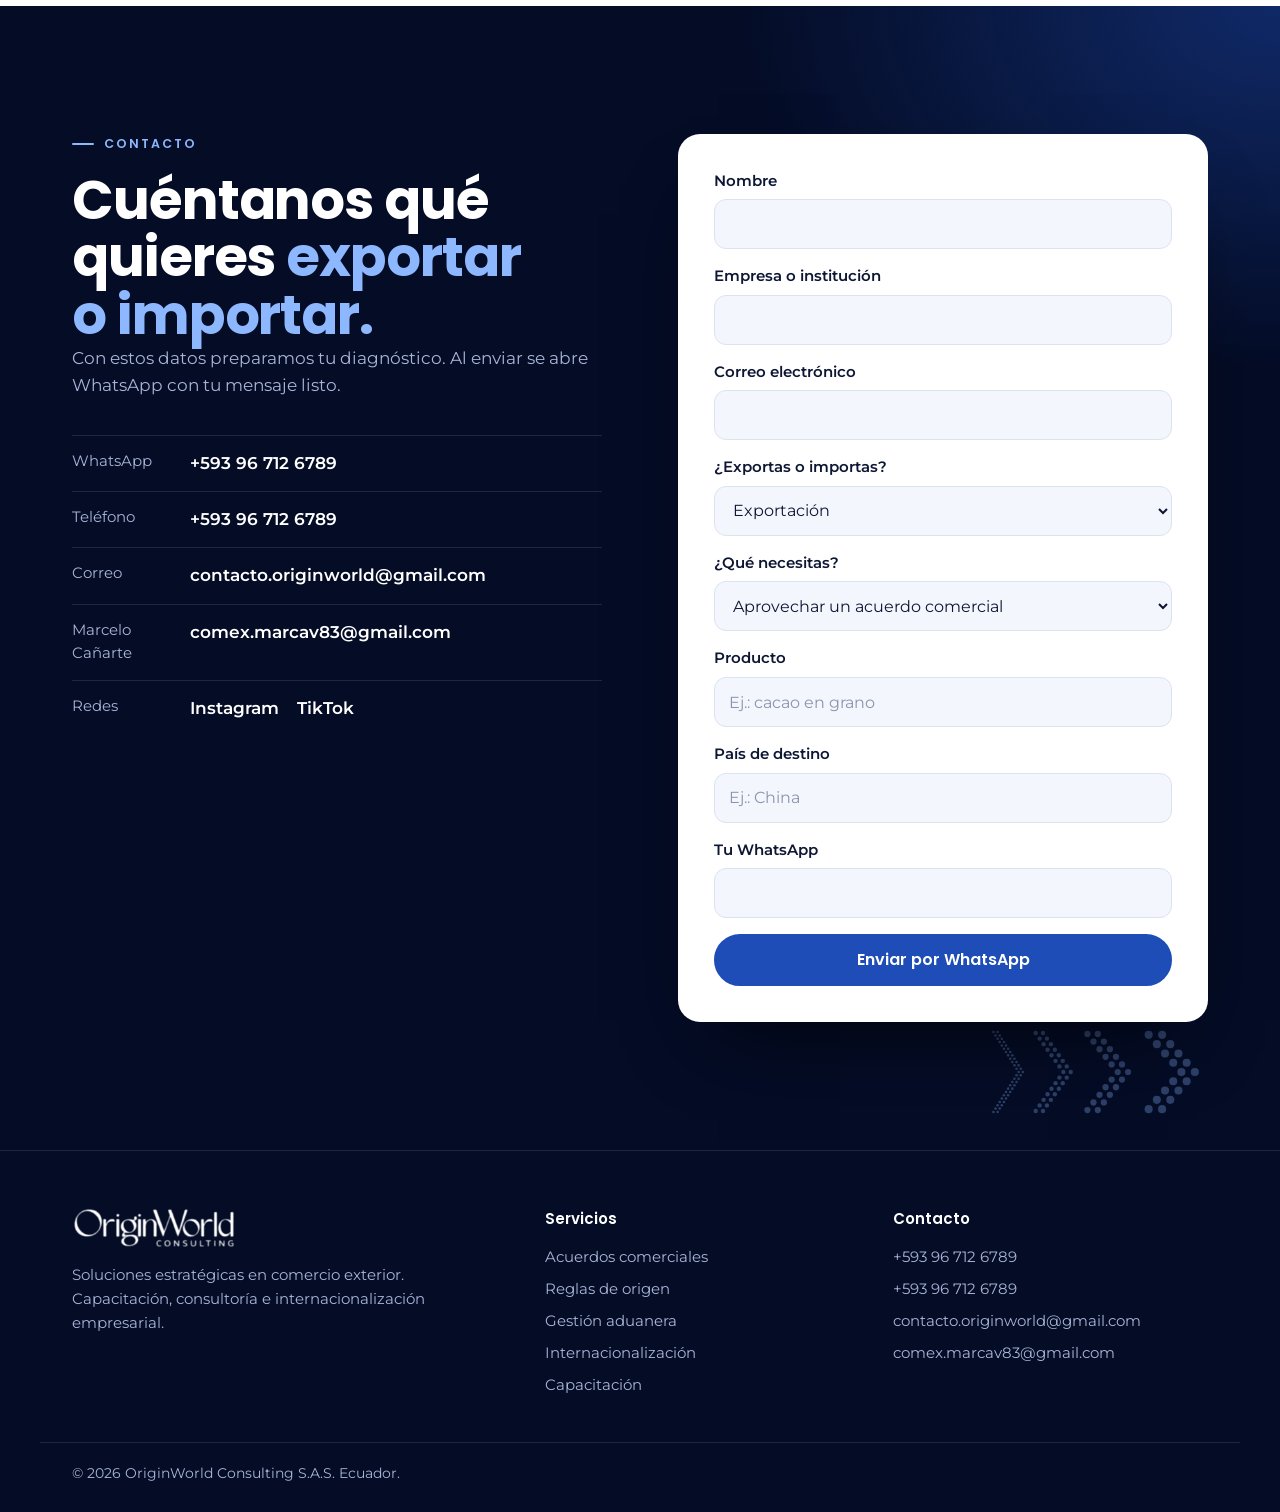
==== commit 6973a630: "Nuevas observaciones del cliente (14-nov): por qué elegirnos en el menú, textos de capacitación, tem" ====
--- a/index.html
+++ b/index.html
@@ -5,15 +5,16 @@
   <meta name="viewport" content="width=device-width, initial-scale=1">
   <title>Consultora de comercio exterior en Ecuador | OriginWorld Consulting</title>
   <meta name="description" content="Consultoría y capacitación en comercio exterior en Ecuador. Especialistas en reglas de origen, acuerdos comerciales, gestión aduanera e internacionalización de productos.">
-  <!-- Borrador: se quita el noindex cuando Johanna y Marcelo validen el contenido y se conecte originworldconsulting.com.ec -->
-  <meta name="robots" content="noindex, nofollow">
+  <meta name="robots" content="index, follow, max-image-preview:large">
+  <link rel="canonical" href="https://originworld.com.ec/">
   <meta name="theme-color" content="#050F2E">
 
   <meta property="og:type" content="website">
   <meta property="og:locale" content="es_EC">
   <meta property="og:title" content="OriginWorld Consulting | Consultoría y capacitación en comercio exterior">
   <meta property="og:description" content="Especialistas en reglas de origen y acuerdos comerciales. Asesoría de exportación, gestión aduanera y capacitación para empresas, gremios e instituciones.">
-  <meta property="og:image" content="assets/img/hero-johanna-marcelo.webp">
+  <meta property="og:url" content="https://originworld.com.ec/">
+  <meta property="og:image" content="https://originworld.com.ec/assets/img/hero-johanna-marcelo.webp">
 
   <link rel="icon" href="assets/img/favicon.svg" type="image/svg+xml">
   <link rel="preconnect" href="https://fonts.googleapis.com">
@@ -28,6 +29,8 @@
     "@type": "ProfessionalService",
     "name": "OriginWorld Consulting S.A.S.",
     "alternateName": "Origin World",
+    "url": "https://originworld.com.ec/",
+    "image": "https://originworld.com.ec/assets/img/hero-johanna-marcelo.webp",
     "slogan": "Soluciones estratégicas en comercio exterior",
     "description": "Consultoría y capacitación en comercio exterior: acuerdos comerciales, reglas y procedimientos de origen, gestión aduanera e internacionalización de productos.",
     "telephone": "+593967126789",
@@ -36,8 +39,8 @@
     "address": { "@type": "PostalAddress", "addressCountry": "EC" },
     "sameAs": ["https://www.instagram.com/originworld.ec/", "https://www.tiktok.com/@originworld.ec"],
     "founder": [
-      { "@type": "Person", "name": "Marcelo Cañarte", "jobTitle": "Consultor y capacitador en comercio exterior" },
-      { "@type": "Person", "name": "Johanna Villarreal", "jobTitle": "Consultora y capacitadora en comercio exterior" }
+      { "@type": "Person", "name": "Marcelo Cañarte", "jobTitle": "Socio Fundador / Consultor Senior en Reglas y Procedimiento de Origen, Acceso a Mercados y TLC", "email": "comex.marcav83@gmail.com" },
+      { "@type": "Person", "name": "Johanna Villarreal", "jobTitle": "Socia Fundadora / Consultora Senior en Normativa Aduanera y Procesos" }
     ],
     "hasOfferCatalog": {
       "@type": "OfferCatalog",
@@ -64,6 +67,7 @@
       <nav class="nav" aria-label="Principal">
         <a href="#servicios">Servicios</a>
         <a href="#para-quien">Para quién</a>
+        <a href="#por-que">Por qué elegirnos</a>
         <a href="#capacitacion">Capacitación</a>
         <a href="#equipo">Equipo</a>
         <a href="#preguntas">Preguntas</a>
@@ -198,7 +202,7 @@
     </section>
 
     <!-- DIFERENCIADOR -->
-    <section class="statement dark" aria-labelledby="diferencia-titulo">
+    <section class="statement dark" id="por-que" aria-labelledby="diferencia-titulo">
       <div class="dots dots-statement" aria-hidden="true"></div>
       <div class="wrap statement-grid">
         <div>
@@ -206,12 +210,12 @@
           <h2 id="diferencia-titulo">Estuvimos del otro lado <span class="hl">del escritorio.</span></h2>
         </div>
         <div class="statement-copy">
-          <p>Antes de asesorar a empresas, dirigimos la supervisión, verificación y certificación de origen en Ecuador, y negociamos las reglas de origen de tratados de libre comercio.</p>
-          <p>Sabemos qué revisa la entidad certificadora y por qué se rechaza un certificado. Usamos esa experiencia para que tu empresa cumpla a la primera.</p>
+          <p>Dirigimos la certificación de origen y negociamos los TLC del Ecuador antes de pasar al sector privado. Conocemos los criterios de la autoridad, qué detiene un trámite y cómo evitar rechazos, utilizando como principal herramienta la normativa de los acuerdos comerciales y las legislaciones internas en beneficio de los operadores de comercio exterior.</p>
+          <p>Traducimos esa experiencia interna para que tus importaciones y exportaciones cumplan a la primera.</p>
           <ul class="why">
-            <li><strong>Alto nivel técnico.</strong> Especialistas puros en reglas y procedimientos de origen.</li>
-            <li><strong>Atención personalizada.</strong> Soluciones a la medida del perfil logístico y productivo de tu empresa.</li>
-            <li><strong>Vanguardia normativa.</strong> Actualización permanente ante las reformas y cambios del comercio global.</li>
+            <li><strong>Criterio de autoridad.</strong> Especialistas puros en reglas de origen y procedimientos aduaneros con respaldo oficial.</li>
+            <li><strong>Gestión integral (importación y exportación).</strong> Soluciones diseñadas a la medida de tu cadena logística, optimizando aranceles en ambas vías.</li>
+            <li><strong>Dominio de los nuevos TLC.</strong> Aplicación estratégica de los acuerdos vigentes —como el TLC con China— para blindar tus operaciones.</li>
           </ul>
         </div>
       </div>
@@ -223,9 +227,9 @@
         <div class="section-head">
           <div>
             <p class="eyebrow">Capacitación especializada</p>
-            <h2 id="capacitacion-titulo">Formamos a tu equipo con <span class="hl">casos reales.</span></h2>
-          </div>
-          <p class="section-lead">Programas abiertos o diseñados a la medida de tu empresa (in-company), dictados por quienes aplicaron y negociaron la normativa.</p>
+            <h2 id="capacitacion-titulo">Formamos a tu equipo con la experiencia real de <span class="hl">quienes negociaron la normativa.</span></h2>
+          </div>
+          <p class="section-lead">Entrenamiento especializado en acceso a mercados, reglas y procedimiento de origen, aduanas y acuerdos comerciales vigentes (TLC). Desarrollamos programas in-company y abiertos basados en casos reales de importación y exportación, de la mano de ex negociadores oficiales.</p>
         </div>
 
         <div class="gallery">
@@ -248,43 +252,44 @@
           <article>
             <h3>Acuerdos comerciales y acceso a mercados</h3>
             <ul>
-              <li>TLC Ecuador–China</li>
+              <li><strong>TLC Ecuador–China</strong></li>
               <li>Acuerdo Multipartes con la Unión Europea</li>
-              <li>Reino Unido y países del EFTA</li>
+              <li>TLC con Costa Rica y Reino Unido (EFTA)</li>
               <li>CAN (Decisión 416), ALADI y MERCOSUR</li>
-              <li>Centroamérica y TLC con Costa Rica</li>
-              <li>Nuevas negociaciones comerciales del Ecuador</li>
+              <li>Estrategias de acceso a nuevos mercados globales</li>
             </ul>
           </article>
           <article>
             <h3>Normativa, verificación y reglas de origen</h3>
             <ul>
-              <li>Reglas y procedimientos de origen</li>
-              <li>Verificación y certificación de origen en Ecuador</li>
-              <li>Exportador Autorizado y Declaración en Factura</li>
+              <li>Reglas y procedimientos de origen (exportación e importación)</li>
+              <li>Verificación y certificación de origen en el Ecuador</li>
+              <li><strong>Exportador Autorizado y Declaración en Factura</strong></li>
+              <li>Auditorías preventivas de origen</li>
             </ul>
           </article>
           <article>
-            <h3>Operatividad aduanera: ECUAPASS y SIGCO</h3>
+            <h3>Operatividad aduanera: ECUAPASS, VUE y SIGCO</h3>
             <ul>
               <li>Declaración Juramentada de Origen y certificados</li>
-              <li>Normativa de exportación y la DAE</li>
-              <li>Registro como exportador o importador</li>
-              <li>Trámites de exportación e importación</li>
+              <li>Normativa y gestión de la DAE (exportación) y DAI (importación)</li>
+              <li>Registro y habilitación como exportador o importador</li>
+              <li>Procesos y trámites aduaneros sin fricciones</li>
             </ul>
           </article>
           <article>
             <h3>Técnica aduanera e internacionalización</h3>
             <ul>
-              <li>Clasificación arancelaria</li>
-              <li>Valoración aduanera</li>
-              <li>Preparación de productos para exportar</li>
-              <li>Inteligencia comercial y análisis de mercados</li>
+              <li>Clasificación arancelaria y correcta valoración aduanera</li>
+              <li>Optimización de costos (landed cost) en importaciones</li>
+              <li>Preparación y adecuación de productos para exportar</li>
+              <li>Inteligencia comercial y aprovechamiento de TLC</li>
             </ul>
           </article>
         </div>
         <div class="training-cta">
-          <a class="btn" data-wa="Hola OriginWorld, quiero información sobre capacitaciones para mi empresa." href="https://wa.me/593967126789" target="_blank" rel="noopener">Solicitar una capacitación</a>
+          <a class="btn" data-wa="Hola OriginWorld, quiero diseñar una capacitación in-company para mi empresa o gremio." href="https://wa.me/593967126789" target="_blank" rel="noopener">Diseñar una capacitación in-company</a>
+          <a class="btn btn-outline" data-wa="Hola OriginWorld, quiero cotizar una capacitación para mi equipo." href="https://wa.me/593967126789" target="_blank" rel="noopener">Cotizar capacitación para mi equipo</a>
         </div>
       </div>
     </section>
@@ -301,19 +306,19 @@
         <ol class="steps">
           <li>
             <h3>Diagnóstico</h3>
-            <p>Conversamos sobre tu producto, tus mercados y cómo operas hoy. Detectamos dónde pierdes preferencias o corres riesgos.</p>
+            <p>Conversamos sobre tu producto, tus mercados y tu operativa actual (importaciones o exportaciones). Detectamos de inmediato dónde estás perdiendo preferencias arancelarias o corriendo riesgos ante la aduana.</p>
           </li>
           <li>
             <h3>Plan de ruta</h3>
-            <p>Te decimos qué acuerdo usar, qué documentos necesitas y en qué orden, con el alcance y el valor de la asesoría.</p>
+            <p>Te trazamos la estrategia exacta: qué tratado comercial aprovechar (como el TLC con China), qué documentos normativos necesitas y en qué orden gestionar tus trámites, con total transparencia de costos y tiempos.</p>
           </li>
           <li>
             <h3>Acompañamiento</h3>
-            <p>Trabajamos contigo los trámites: análisis de origen, declaraciones en ECUAPASS, certificado y respaldo documental.</p>
+            <p>Ejecutamos contigo el proceso paso a paso: análisis de origen, gestión en ECUAPASS / VUE, emisión de certificados, Declaración en Factura y blindaje documental para tus despachos.</p>
           </li>
           <li>
             <h3>Seguimiento</h3>
-            <p>Te avisamos de cambios en normativa y acuerdos, y capacitamos a tu equipo para que el proceso quede en casa.</p>
+            <p>Te mantenemos un paso adelante ante reformas normativas y nuevos acuerdos, asegurando que tu equipo gane autonomía y el conocimiento estratégico quede dentro de tu empresa.</p>
           </li>
         </ol>
       </div>
@@ -324,20 +329,18 @@
       <div class="wrap agreements-grid">
         <div>
           <p class="eyebrow">Cobertura</p>
-          <h2 id="acuerdos-titulo">Acuerdos comerciales <span class="hl">que dominamos.</span></h2>
-          <p class="section-lead">Reglas y procedimientos de origen, acceso a mercados y medidas fitosanitarias.</p>
+          <h2 id="acuerdos-titulo">Acuerdos comerciales que dominamos <span class="hl">desde adentro.</span></h2>
+          <p class="section-lead">Reglas de origen, acceso a mercados y optimización arancelaria para importar y exportar.</p>
         </div>
         <ul class="agreement-list">
+          <li class="is-featured">TLC con China</li>
           <li>Unión Europea</li>
-          <li>China</li>
-          <li>Reino Unido</li>
-          <li>EFTA</li>
+          <li>Canadá</li>
           <li>Comunidad Andina (CAN)</li>
-          <li>ALADI</li>
-          <li>MERCOSUR</li>
-          <li>Costa Rica</li>
-          <li>Guatemala, Nicaragua y El Salvador</li>
-          <li>Sistema Generalizado de Preferencias</li>
+          <li>ALADI y MERCOSUR</li>
+          <li>Reino Unido y EFTA</li>
+          <li>Costa Rica / Centroamérica</li>
+          <li>Sistema Generalizado de Preferencias (SGP)</li>
         </ul>
       </div>
     </section>
@@ -356,9 +359,9 @@
             <div class="person-photo"><img src="assets/img/equipo-marcelo.webp" alt="Econ. Marcelo Cañarte" width="608" height="810" loading="lazy"></div>
             <div class="person-body">
               <h3>Econ. Marcelo Cañarte</h3>
-              <p class="role">Consultor y capacitador</p>
-              <p>Más de 15 años en comercio exterior. Fue Coordinador de Capacitación y Servicios al Comercio Exterior en FEDEXPOR (2006–2011), Director Regional de Servicio al Comercio en el MIPRO (2011–2012), Experto en Origen (2013–2020) y Director de Supervisión, Verificación y Certificación de Origen en el MPCEIP (2020–2025).</p>
-              <p>Negoció las reglas y procedimientos de origen de los tratados de libre comercio con China, Costa Rica y Canadá, y representó a Ecuador en la CAN y ALADI.</p>
+              <p class="role">Socio Fundador / Consultor Senior en Reglas y Procedimiento de Origen, Acceso a Mercados y TLC</p>
+              <p>Más de 15 años de trayectoria especializada en comercio exterior. Ex Director de Supervisión, Verificación y Certificación de Origen en el MPCEIP y ex negociador de las reglas de origen en los TLC con China, Costa Rica y Canadá, además de representar al Ecuador ante la CAN y ALADI.</p>
+              <p>Experto en Reglas y Procedimiento de Origen para exportación e importación, así como en el manejo estratégico del Acceso a Mercado Preferencial de los TLC vigentes. Cuenta con una sólida carrera técnica previa en FEDEXPOR y el MIPRO.</p>
               <p class="degree">Economista (UCSG) con Maestría en Negocios Internacionales y Gestión en Comercio Exterior.</p>
             </div>
           </article>
@@ -366,10 +369,10 @@
             <div class="person-photo"><img src="assets/img/equipo-johanna.webp" alt="Econ. Johanna Villarreal" width="608" height="810" loading="lazy"></div>
             <div class="person-body">
               <h3>Econ. Johanna Villarreal</h3>
-              <p class="role">Consultora y capacitadora</p>
-              <p>Más de 10 años en comercio exterior, especialista en reglas y procedimientos de origen. Ha asesorado a empresas exportadoras en normativa de origen, análisis de datos y requisitos para el acceso preferencial a mercados.</p>
-              <p>Trabajó en el MIPRO, el Ministerio de Comercio Exterior y el MPCEIP, e implementó proyectos en la Ventanilla Única Ecuatoriana (VUE). Maneja SIGCO y ECUAPASS.</p>
-              <p class="degree">Economista (UCSG) y Máster en Desarrollo Económico y Políticas Públicas (Universidad Autónoma de Madrid).</p>
+              <p class="role">Socia Fundadora / Consultora Senior en Normativa Aduanera y Procesos</p>
+              <p>Especialista en reglas, procedimientos de origen y operativa aduanera, con más de 10 años de experiencia.</p>
+              <p>Con trayectoria en el MIPRO, el Ministerio de Comercio Exterior y el MPCEIP, ha liderado la implementación de proyectos en la Ventanilla Única Ecuatoriana (VUE) y el manejo experto de SIGCO y ECUAPASS.</p>
+              <p class="degree">Economista (UCSG) con Máster en Desarrollo Económico y Políticas Públicas por la Universidad Autónoma de Madrid.</p>
             </div>
           </article>
         </div>
@@ -424,6 +427,7 @@
             <li><span>WhatsApp</span><a href="https://wa.me/593967126789" target="_blank" rel="noopener">+593 96 712 6789</a></li>
             <li><span>Teléfono</span><a href="tel:+593967126789">+593 96 712 6789</a></li>
             <li><span>Correo</span><a href="mailto:contacto.originworld@gmail.com">contacto.originworld@gmail.com</a></li>
+            <li><span>Marcelo Cañarte</span><a href="mailto:comex.marcav83@gmail.com">comex.marcav83@gmail.com</a></li>
             <li><span>Redes</span><span class="socials"><a href="https://www.instagram.com/originworld.ec/" target="_blank" rel="noopener">Instagram</a><a href="https://www.tiktok.com/@originworld.ec" target="_blank" rel="noopener">TikTok</a></span></li>
           </ul>
         </div>
@@ -499,6 +503,7 @@
         <a href="https://wa.me/593967126789" target="_blank" rel="noopener">+593 96 712 6789</a>
         <a href="tel:+593967126789">+593 96 712 6789</a>
         <a href="mailto:contacto.originworld@gmail.com">contacto.originworld@gmail.com</a>
+        <a href="mailto:comex.marcav83@gmail.com">comex.marcav83@gmail.com</a>
       </div>
     </div>
     <div class="wrap footer-legal">
--- a/assets/css/styles.css
+++ b/assets/css/styles.css
@@ -80,6 +80,8 @@
 .btn-ghost:hover { background: rgba(255,255,255,.08); border-color: #fff; }
 .btn-small { min-height: 42px; padding: 0 18px; font-size: .92rem; }
 .btn-block { width: 100%; }
+.btn-outline { background: transparent; color: var(--brand-500); border-color: var(--brand-500); }
+.btn-outline:hover { background: var(--brand-500); color: #fff; }
 
 /* Encabezado */
 .site-header {
@@ -90,10 +92,11 @@
 .header-row { display: flex; align-items: center; gap: 28px; min-height: 72px; }
 .brand { margin-right: auto; }
 .brand img { height: 40px; width: auto; }
-.nav { display: flex; gap: 28px; }
+.nav { display: flex; gap: 22px; }
 .nav a { color: #DCE4F7; text-decoration: none; font-weight: 500; font-size: .95rem; }
 .nav a:hover { color: #fff; }
-@media (max-width: 960px) { .nav { display: none; } }
+@media (max-width: 1120px) { .nav { gap: 16px; } .nav a { font-size: .88rem; } }
+@media (max-width: 1020px) { .nav { display: none; } }
 
 /* Flecha de puntos (motivo de la marca) */
 .dots {
@@ -225,7 +228,8 @@
 .topics ul { list-style: none; margin: 14px 0 0; padding: 0; }
 .topics li { position: relative; padding: 8px 0 8px 18px; border-top: 1px solid var(--line); color: var(--muted); font-size: .92rem; line-height: 1.45; }
 .topics li::before { content: ""; position: absolute; left: 0; top: 15px; width: 7px; height: 7px; border-radius: 50%; background: var(--brand-500); }
-.training-cta { margin-top: 32px; display: flex; justify-content: center; }
+.training-cta { margin-top: 32px; display: flex; flex-wrap: wrap; gap: 12px; justify-content: center; }
+.topics li strong { color: var(--brand); font-weight: 700; }
 
 /* Proceso (secuencia real: numerado) */
 .process { background: linear-gradient(180deg, var(--ink-900), var(--ink-950)); }
@@ -246,9 +250,14 @@
 .agreements-grid { display: grid; grid-template-columns: minmax(0, .9fr) minmax(0, 1.1fr); gap: clamp(32px, 6vw, 80px); align-items: center; }
 .agreement-list { list-style: none; margin: 0; padding: 0; display: flex; flex-wrap: wrap; gap: 10px; }
 .agreement-list li {
-  border: 1px solid var(--line); background: var(--paper); border-radius: 999px;
+  border: 1px solid #B9CCF2; background: #E4ECFC; border-radius: 999px;
   padding: 11px 18px; font-weight: 600; font-size: .95rem; color: var(--brand);
 }
+.agreement-list li.is-featured {
+  background: var(--brand); border-color: var(--brand); color: #fff;
+  font-size: 1.05rem; padding: 13px 22px; box-shadow: 0 8px 22px rgba(10, 45, 133, .25);
+}
+.agreements .section-lead { margin-top: 16px; }
 
 /* Equipo */
 .people { display: grid; grid-template-columns: repeat(2, minmax(0, 1fr)); gap: 22px; }
@@ -349,6 +358,7 @@
   .brand img { height: 32px; }
   .btn-small { padding: 0 14px; font-size: .84rem; min-height: 38px; }
   .hero-actions .btn { width: 100%; }
+  .training-cta .btn { width: 100%; text-align: center; line-height: 1.25; padding: 12px 20px; }
   .hero-facts { grid-template-columns: 1fr; gap: 14px; }
   .chip-top { left: 10px; top: 14px; }
   .chip-bottom { right: 10px; bottom: 14px; }
